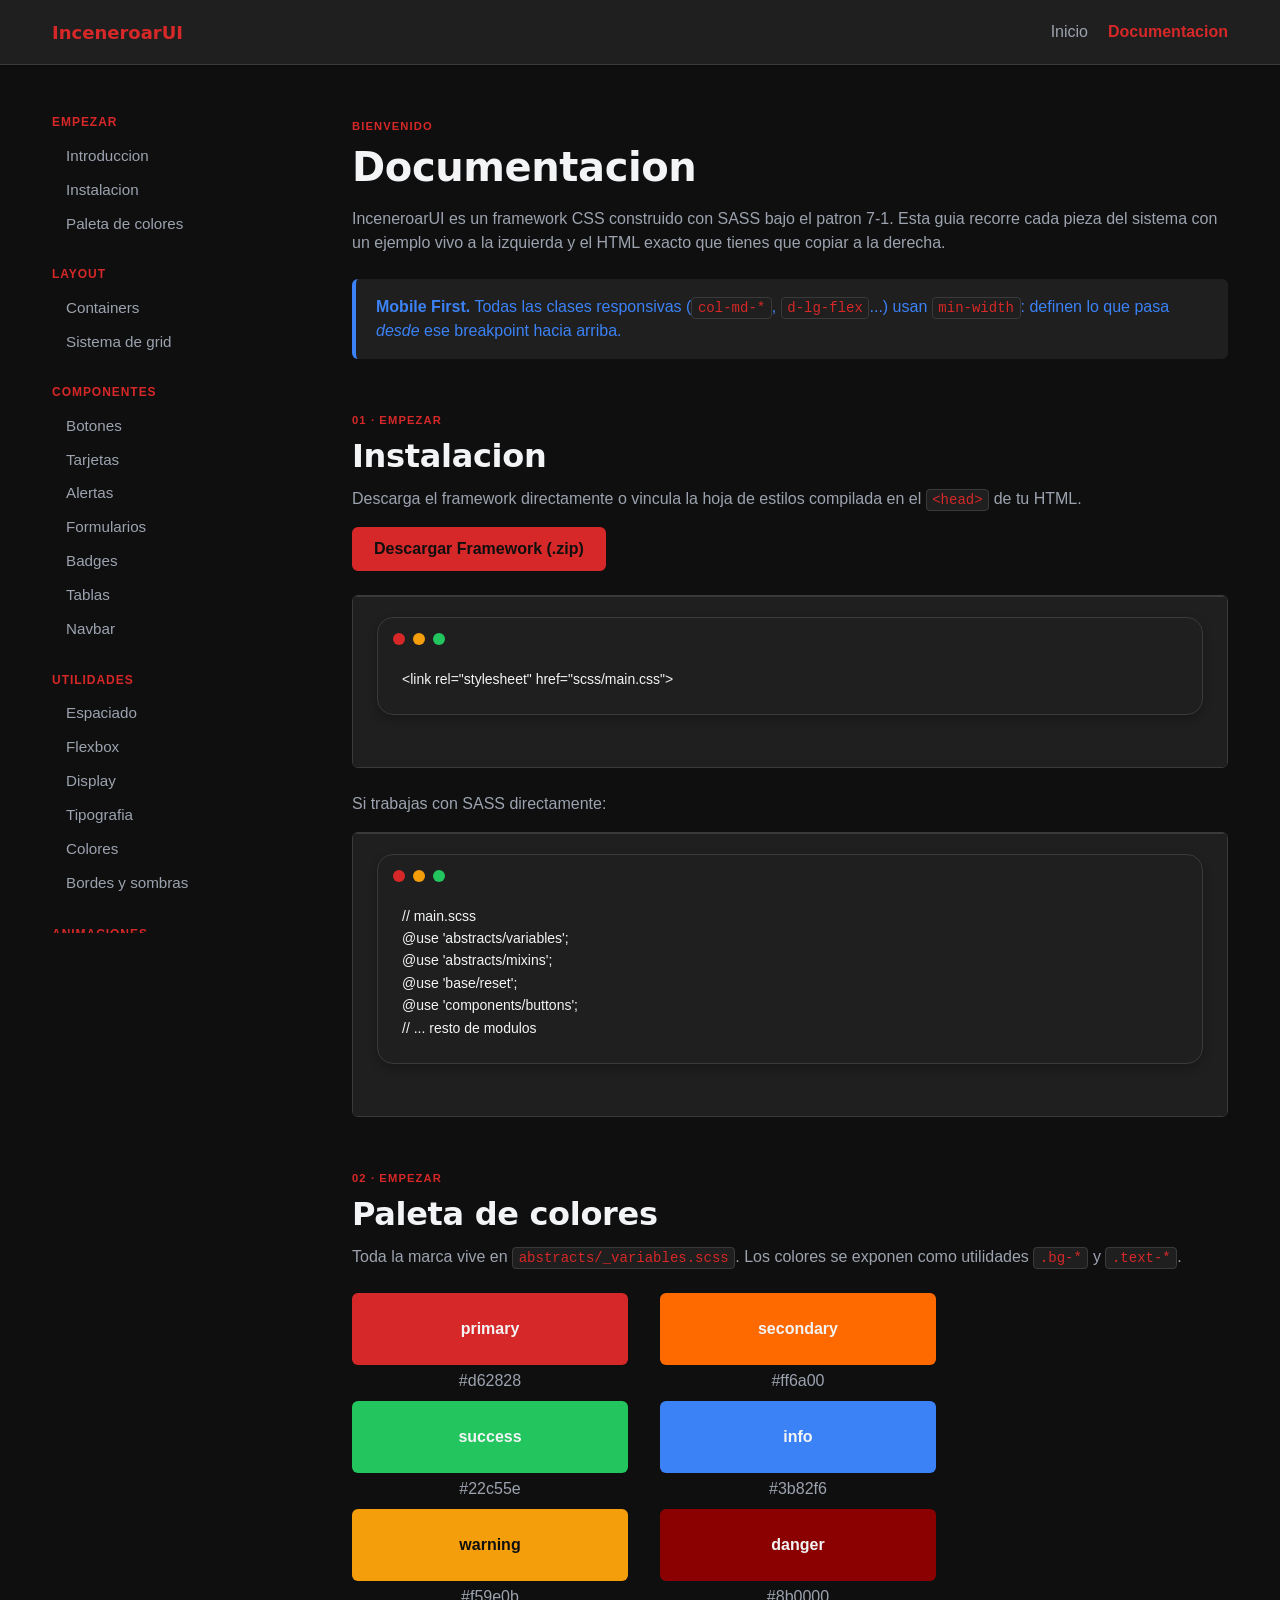
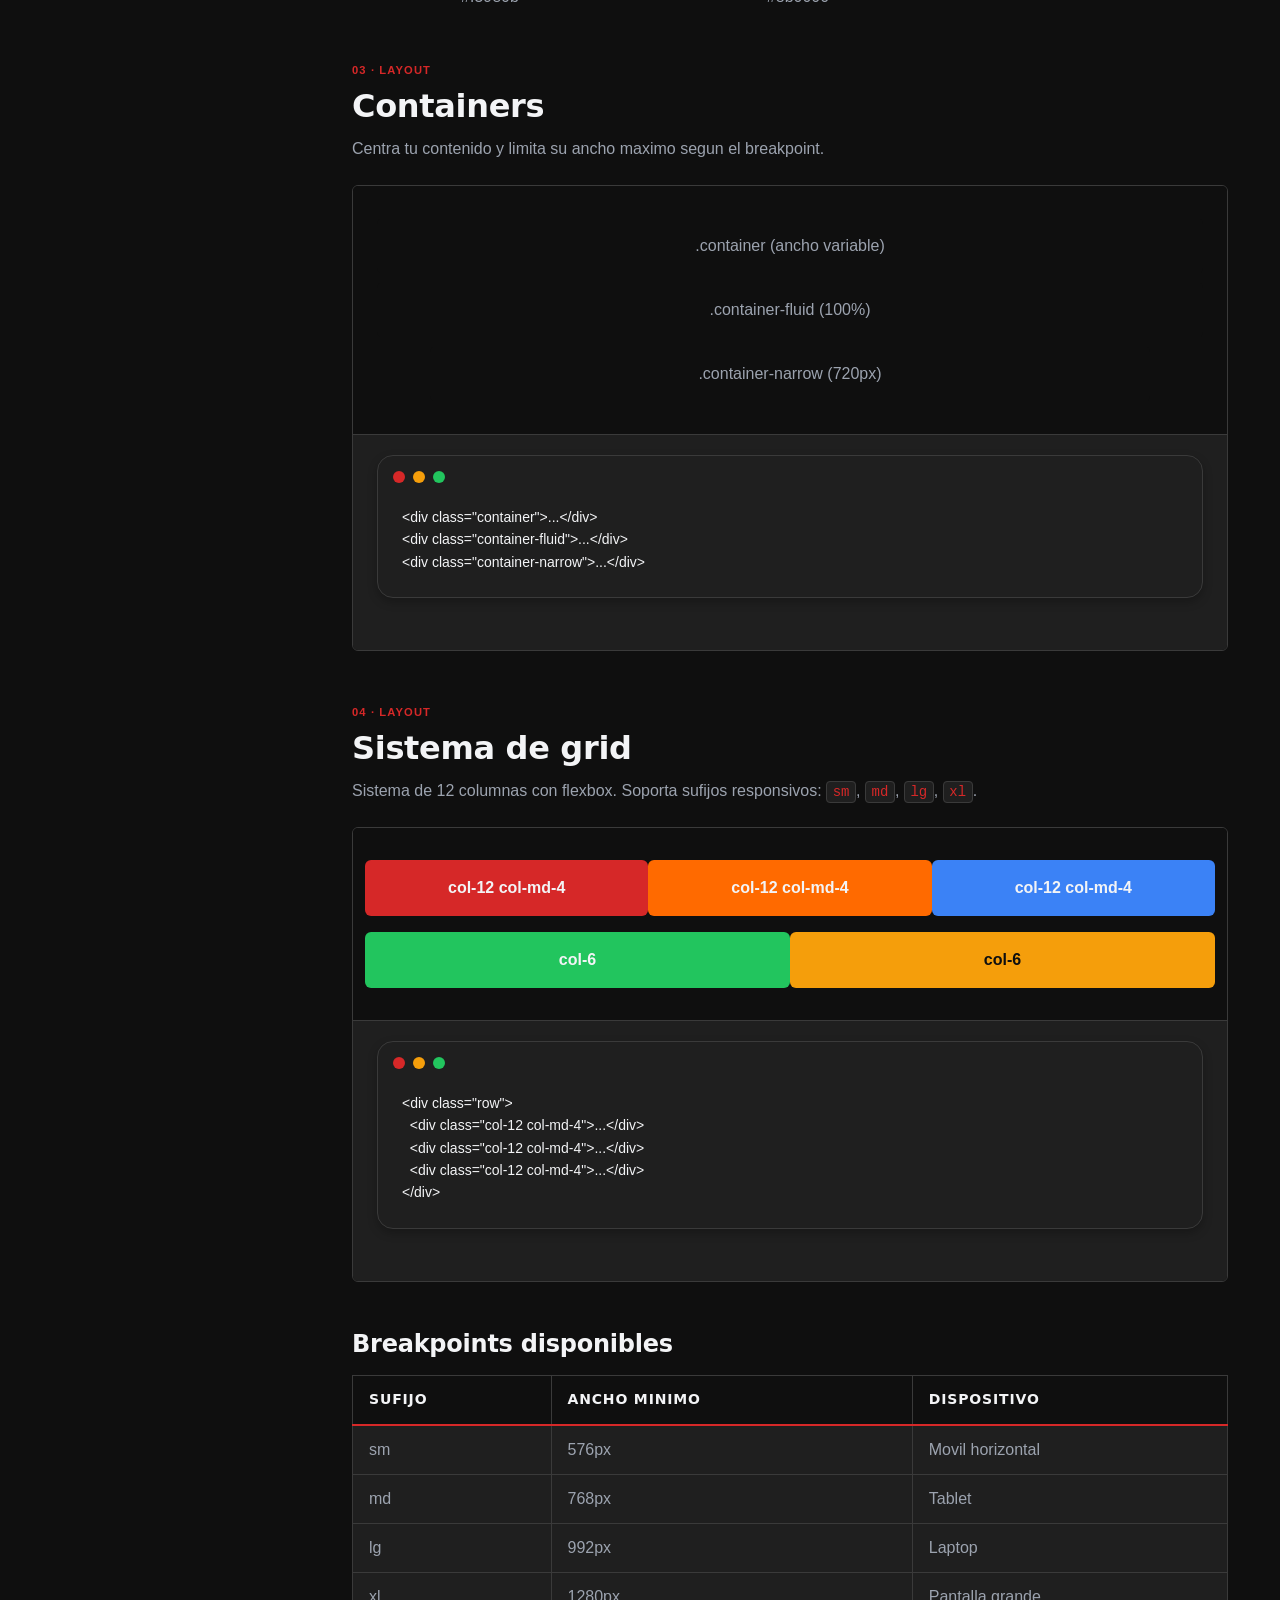
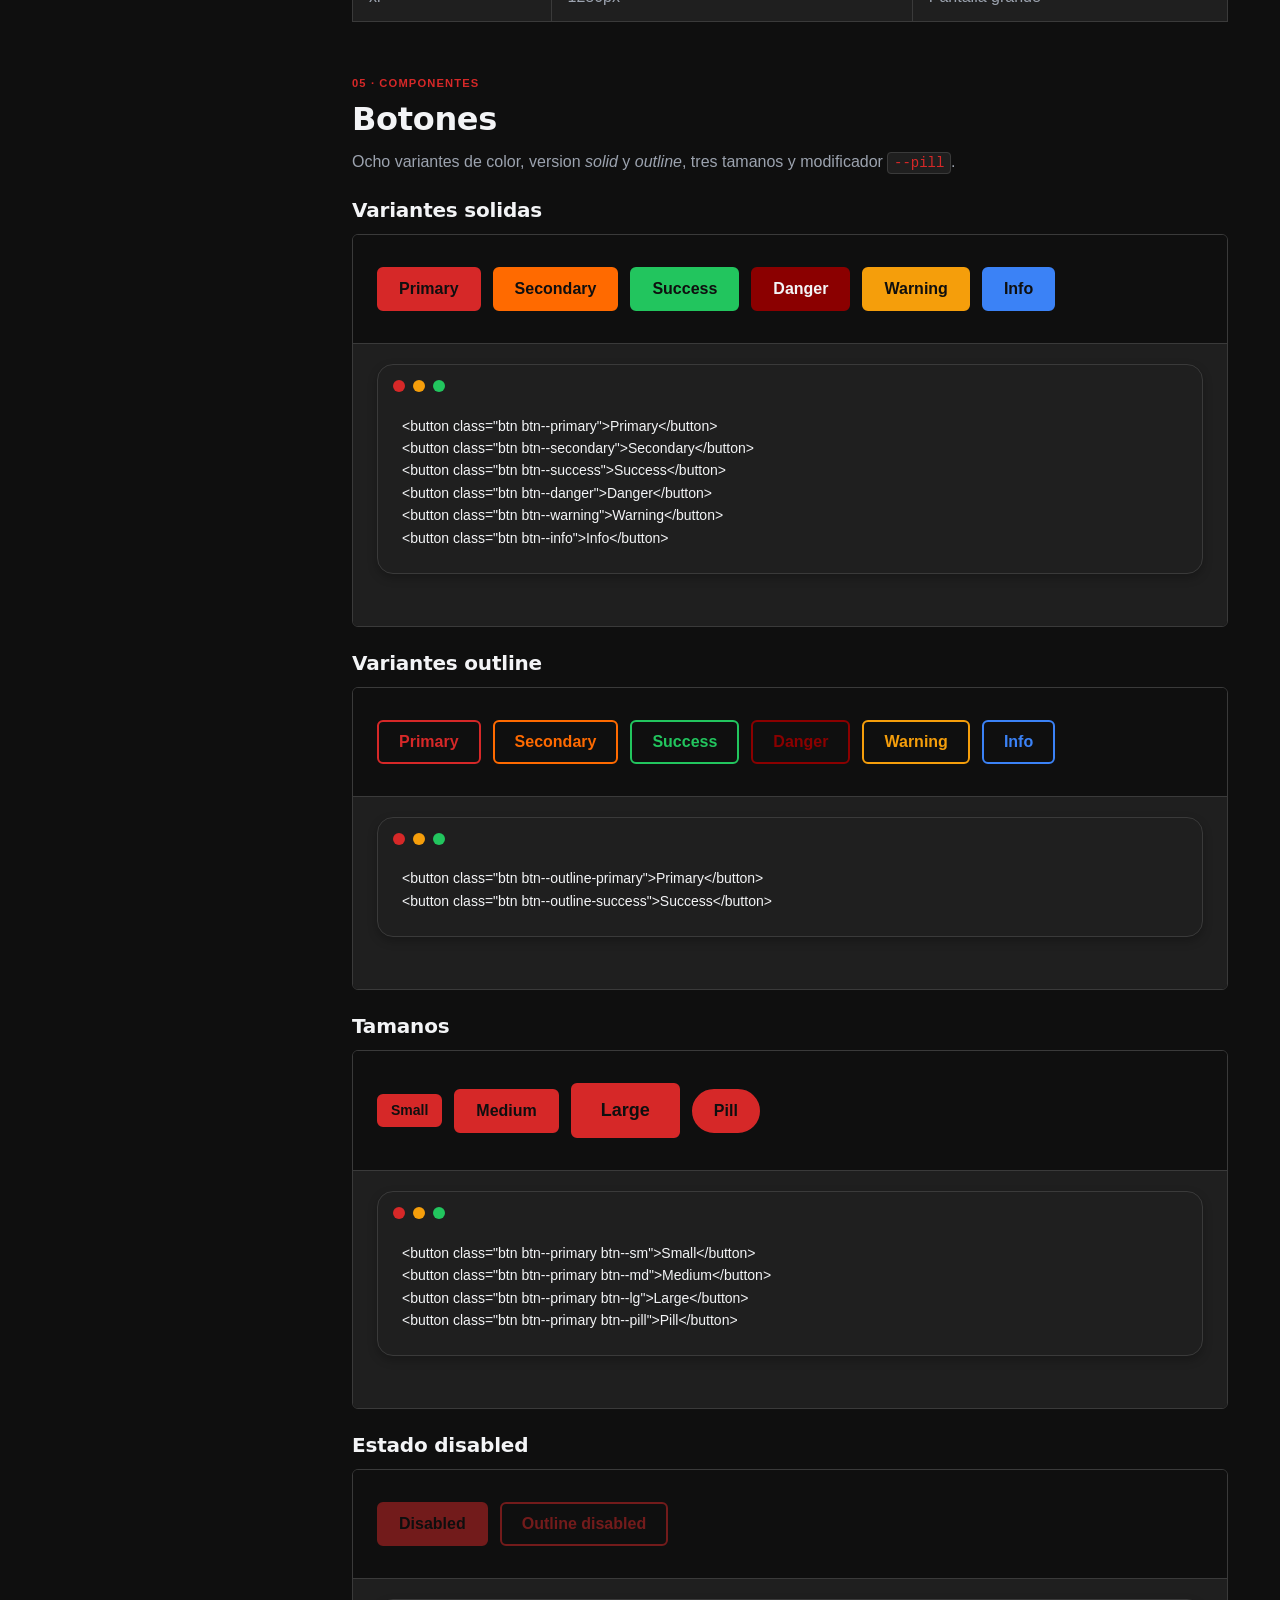
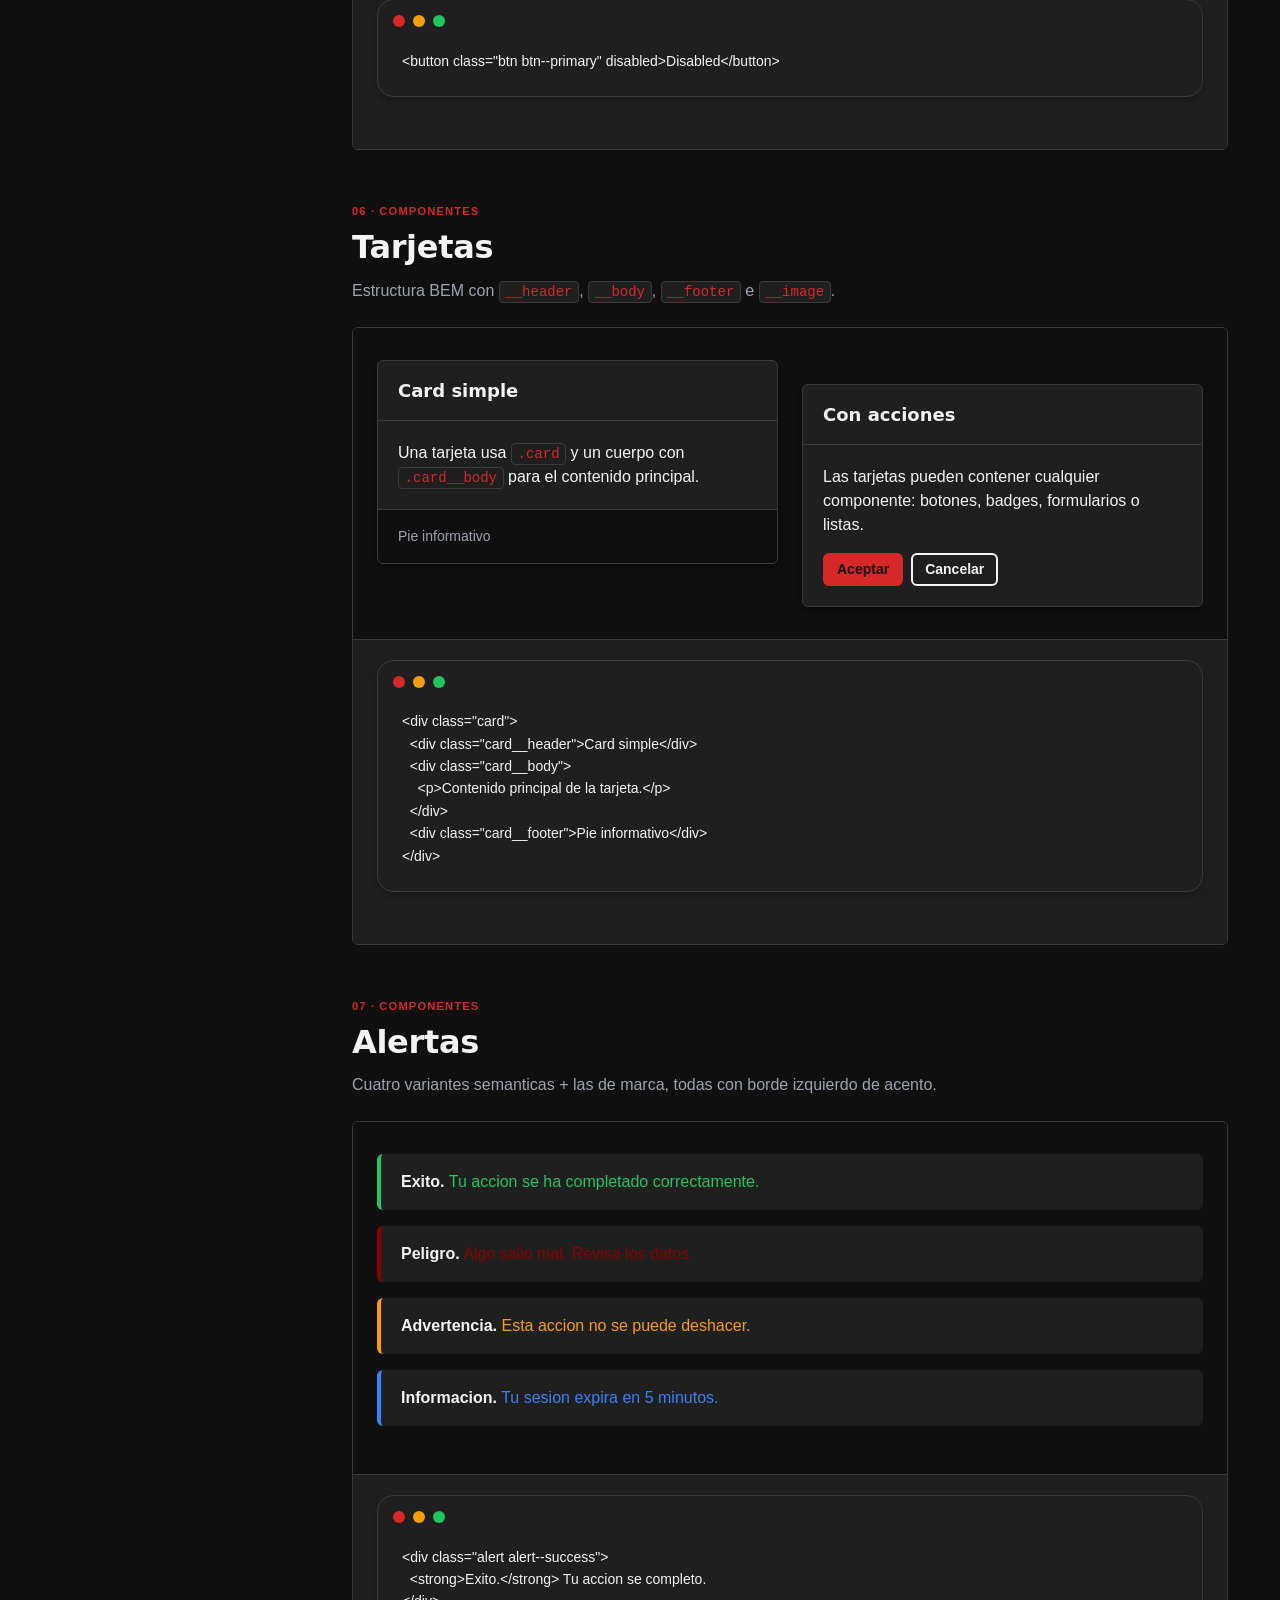
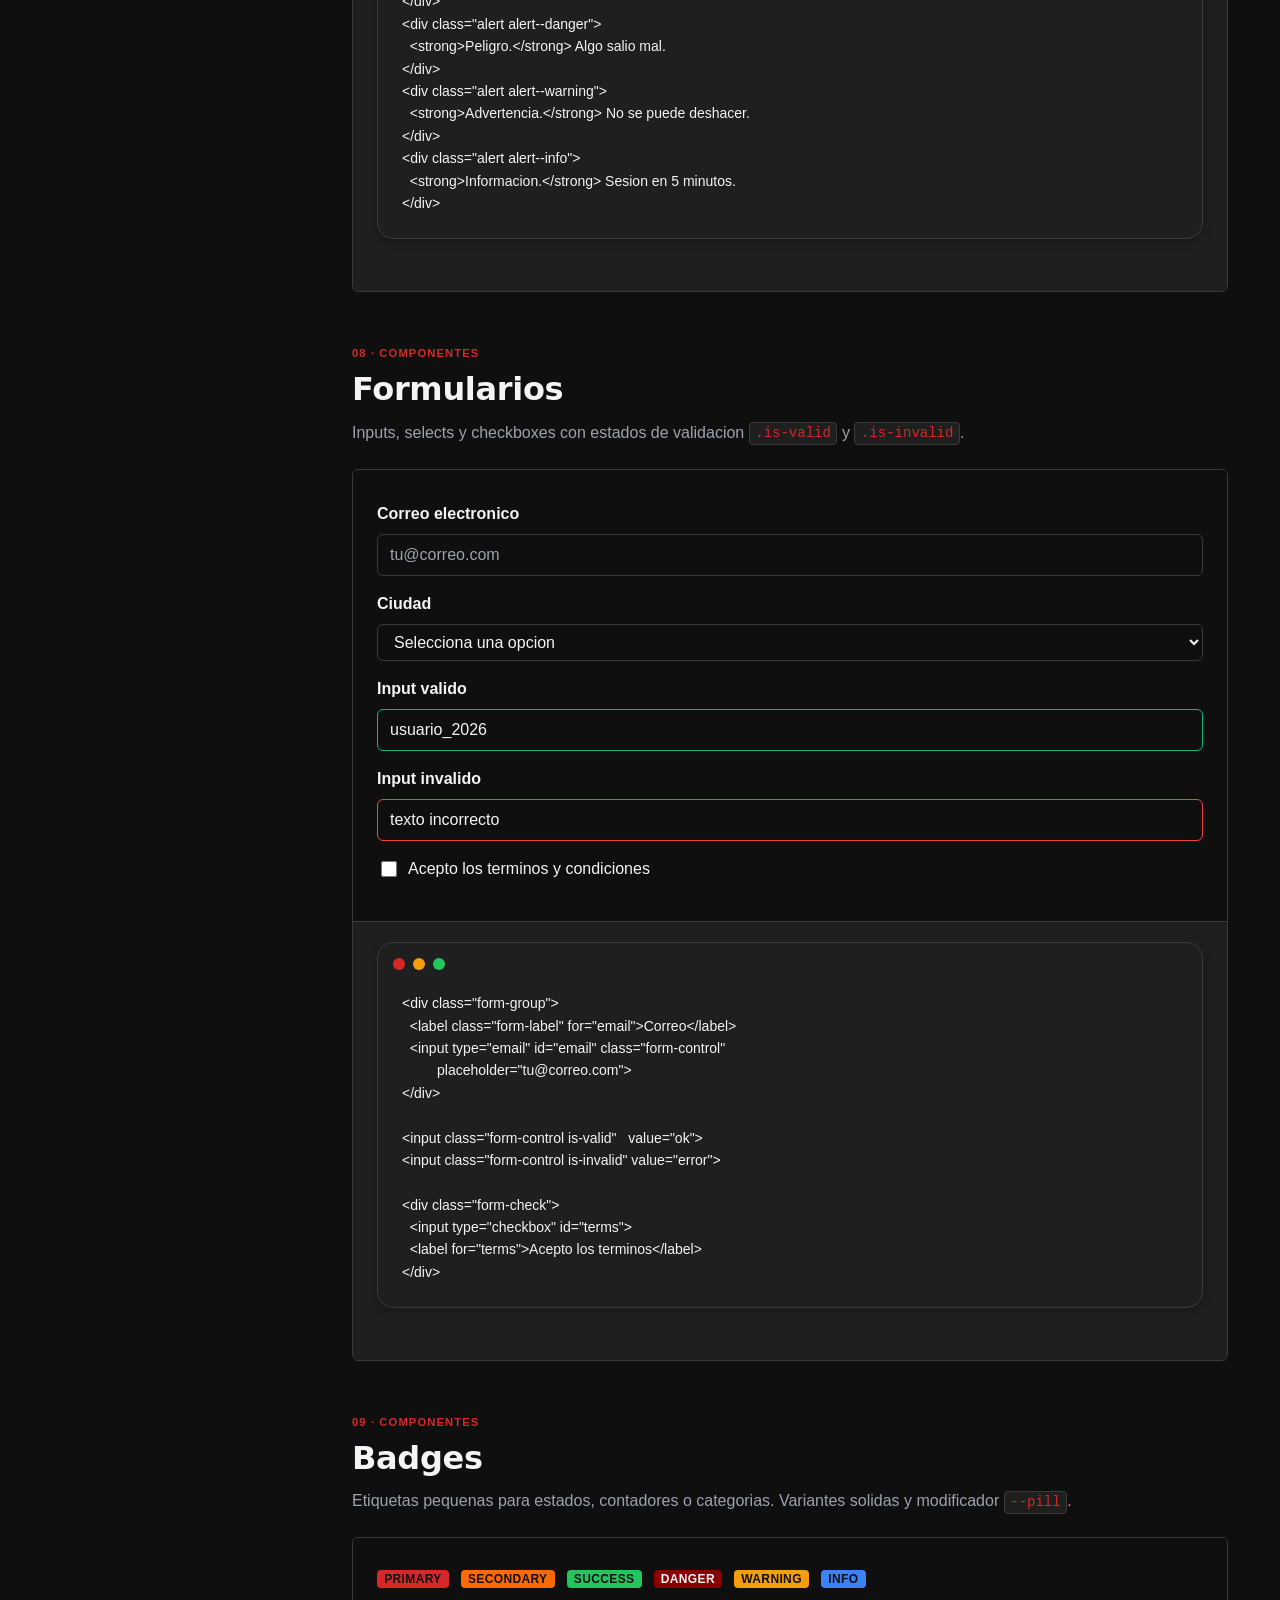
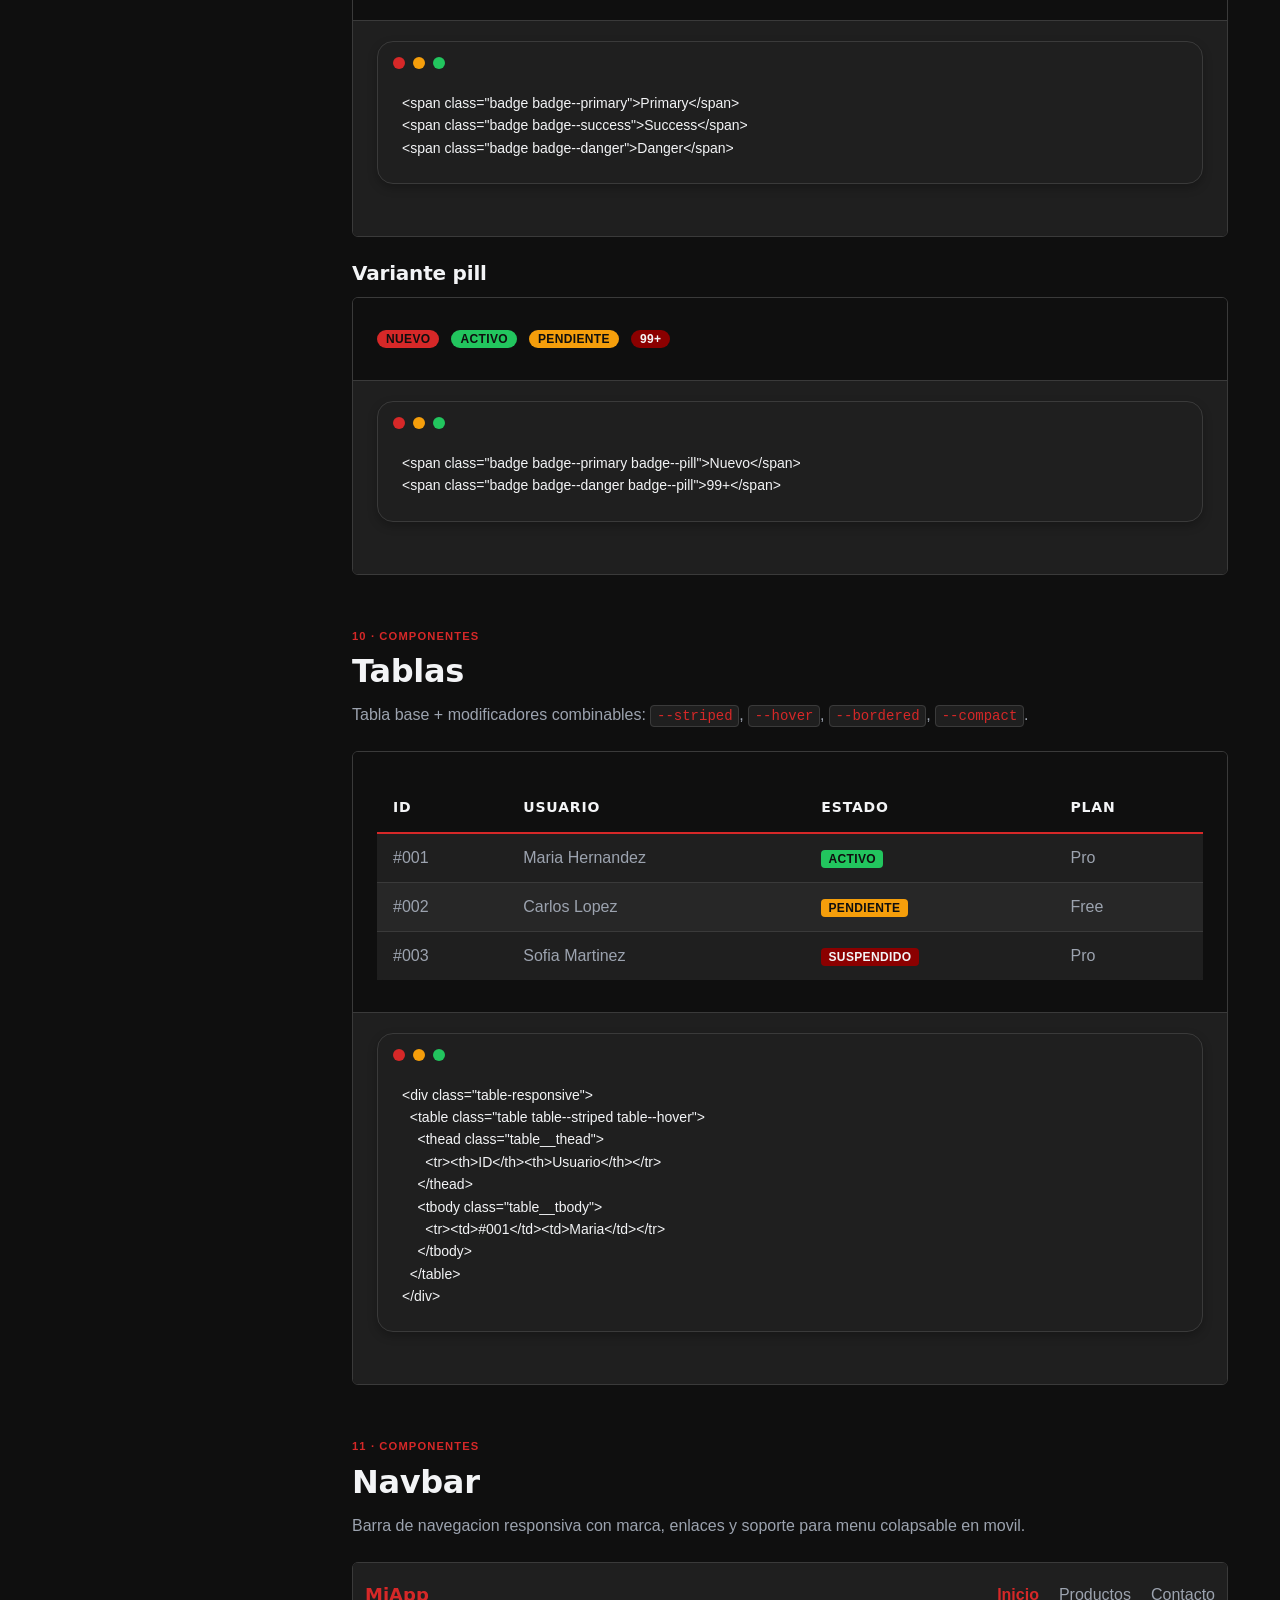
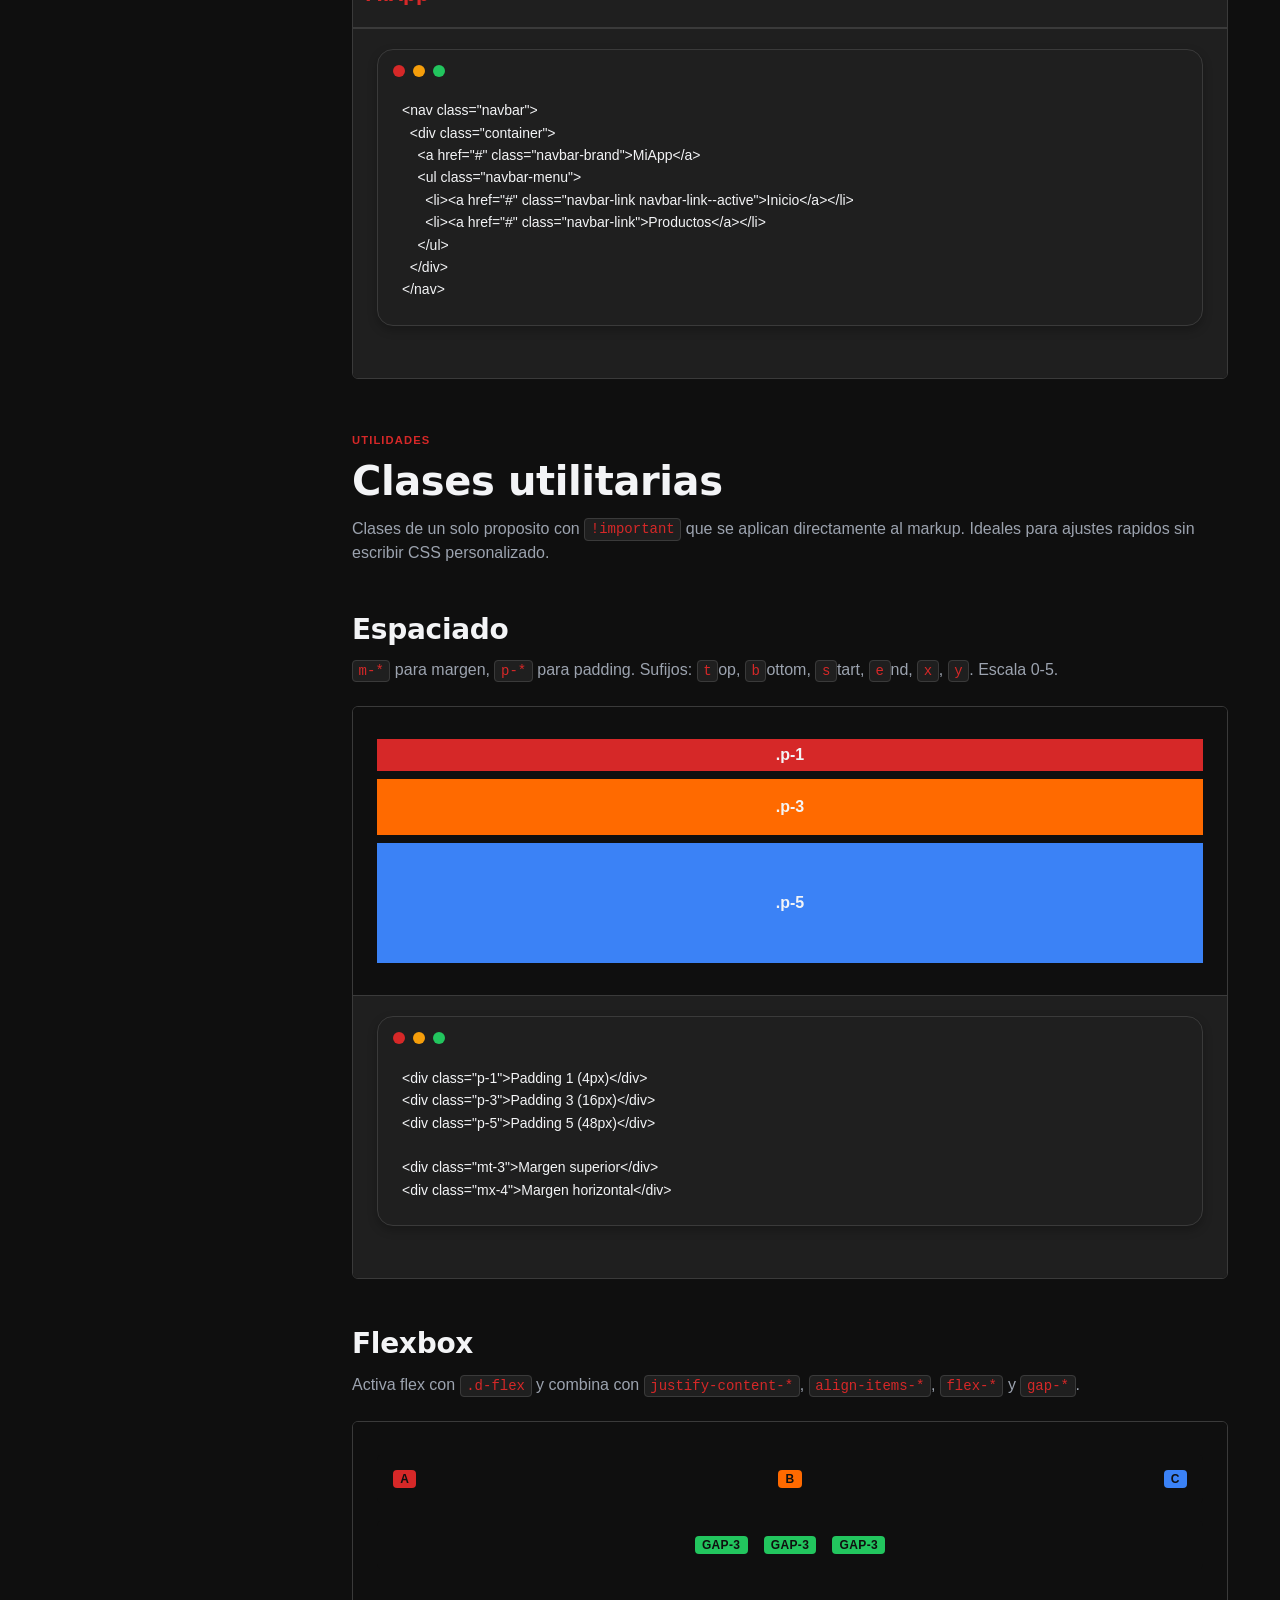
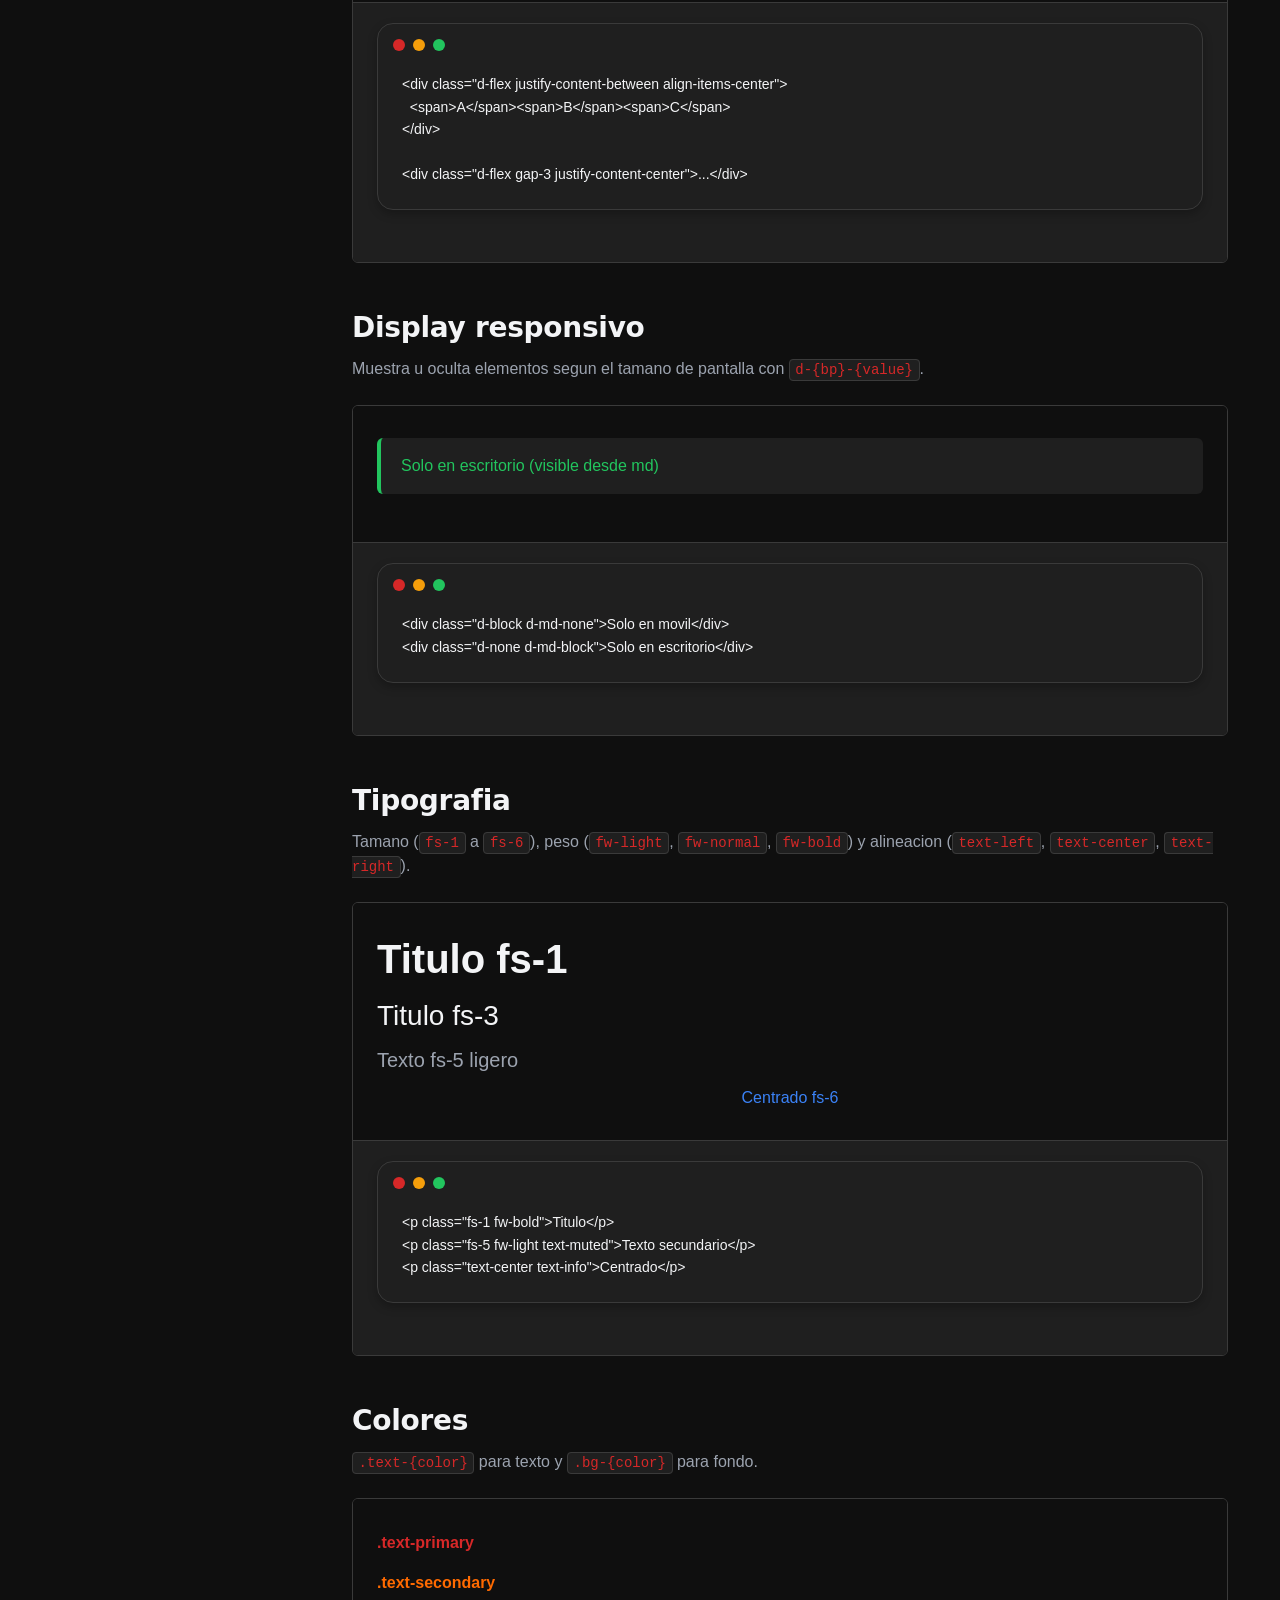
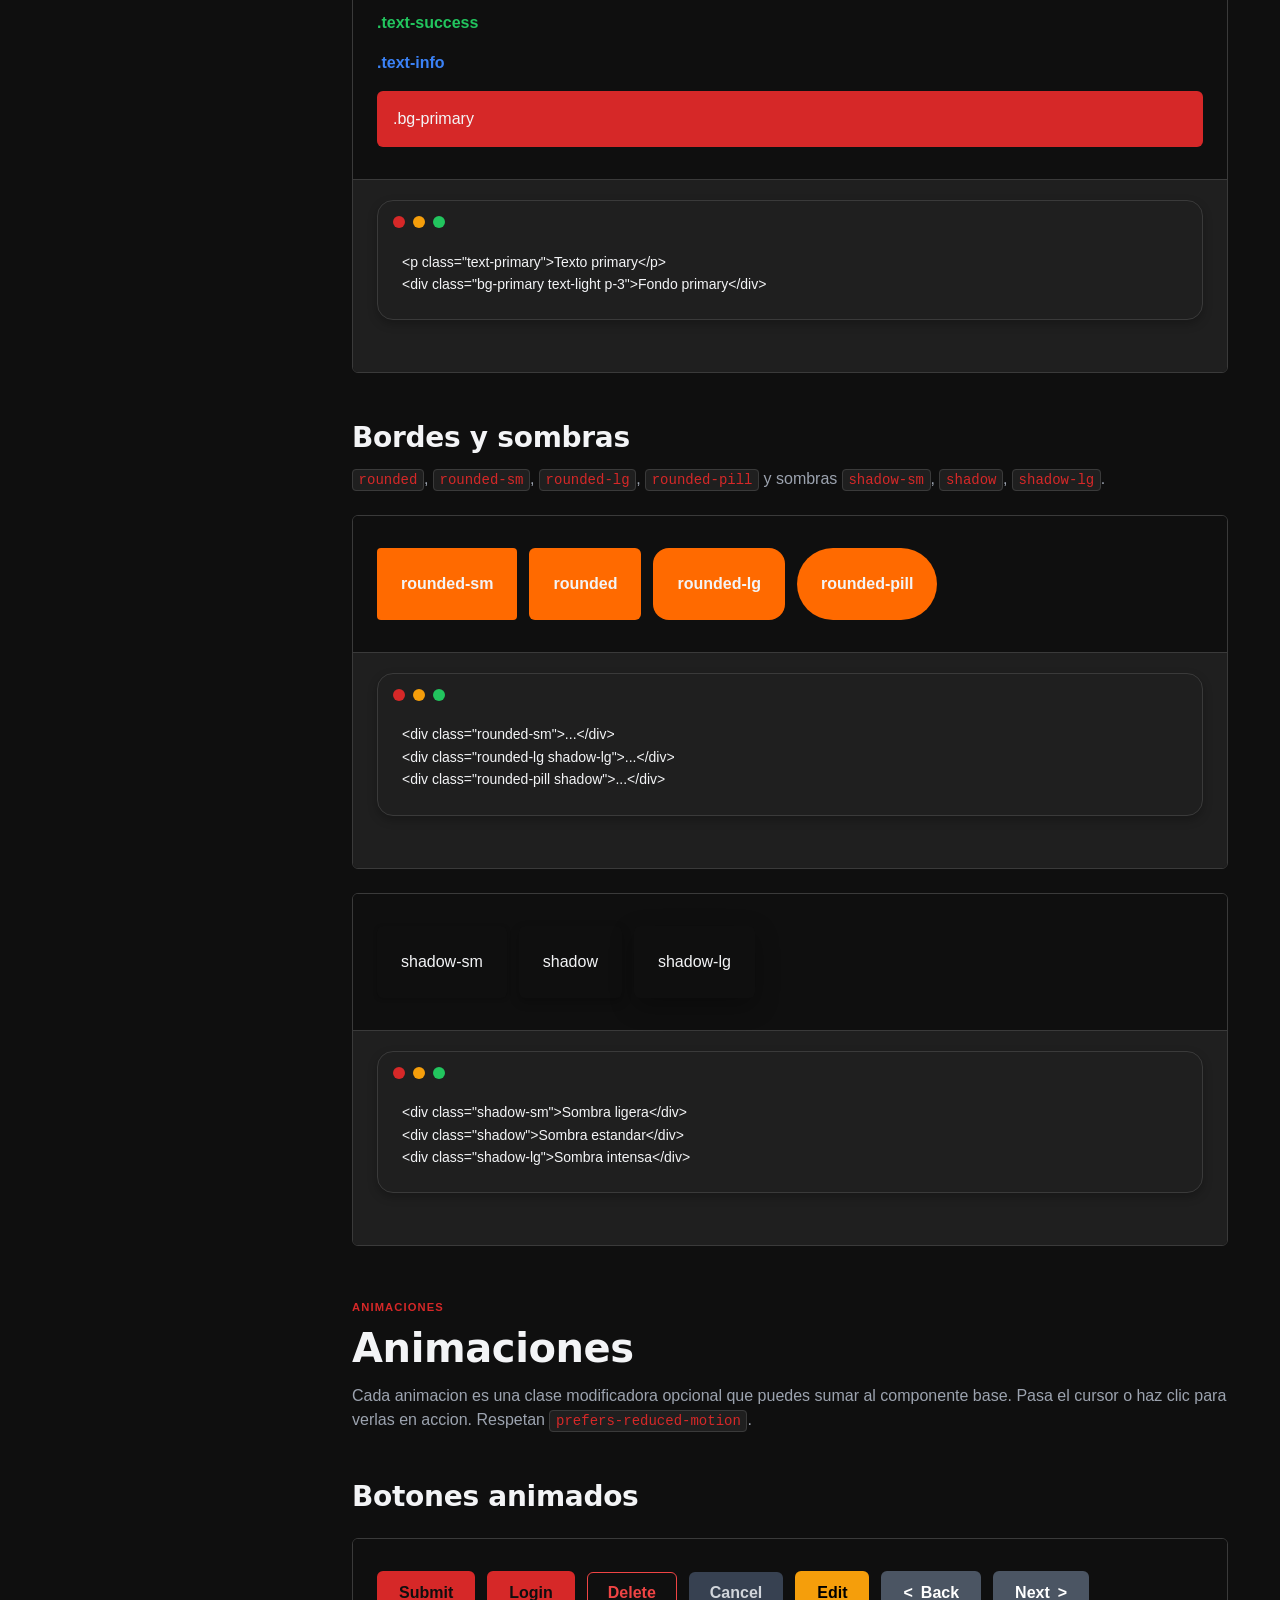
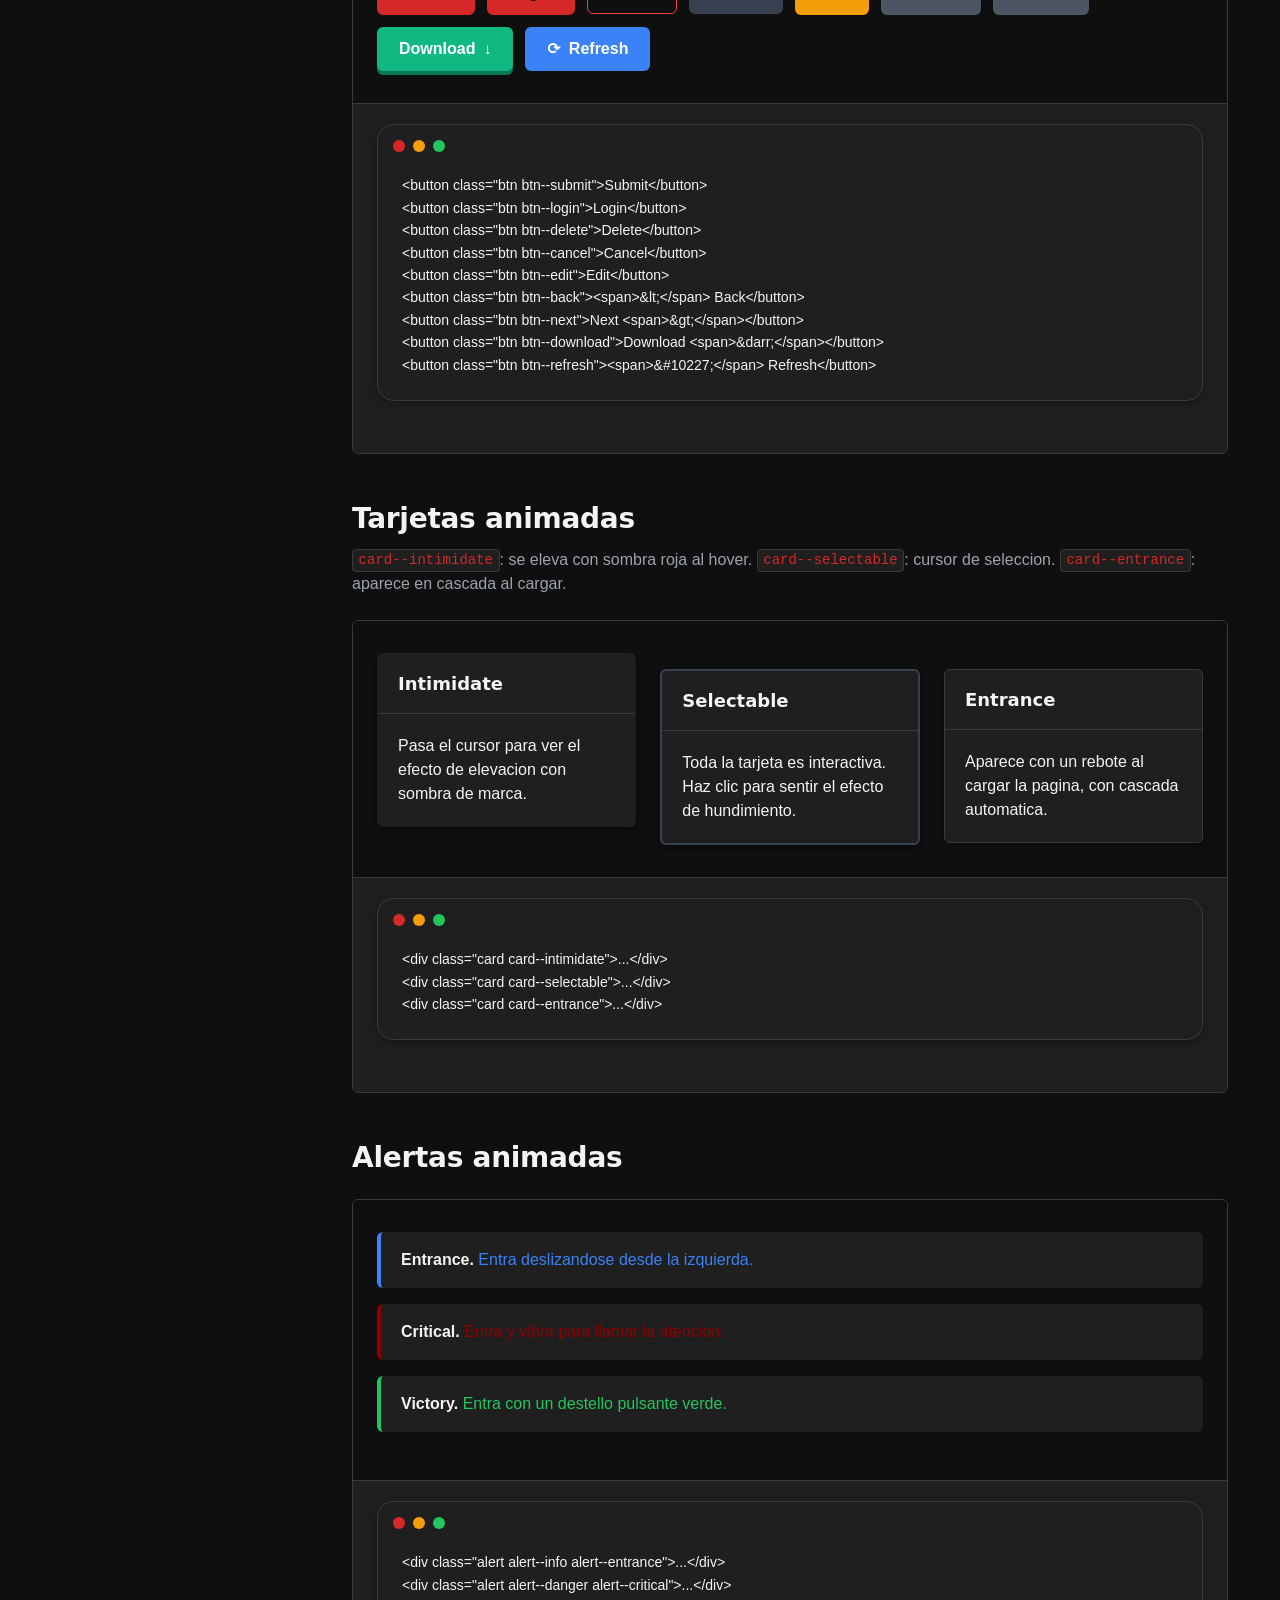
==== documentacion.html @ 8f2b490d "Proyecto completo: HTML CSS y SCSS sincronizados" ====
<!DOCTYPE html>
<html lang="es">
<head>
    <meta charset="UTF-8">
    <meta name="viewport" content="width=device-width, initial-scale=1.0">
    <title>Documentacion · InceneroarUI</title>
    <meta name="description" content="Manual tecnico de InceneroarUI. Instalacion, grid, componentes, utilidades y animaciones con ejemplos vivos.">

    <link rel="stylesheet" href="css/main.css">
    
    <style>
        .nav-toggle { display: none; }
        .nav-toggle:checked ~ .navbar .container .navbar-menu { display: flex; }

        .nav-burger {
            display: inline-flex;
            flex-direction: column;
            justify-content: space-between;
            width: 28px; height: 22px;
            cursor: pointer; background: transparent; border: 0; padding: 0;
        }
        .nav-burger span {
            display: block; width: 100%; height: 3px;
            background-color: #f3f4f6; border-radius: 4px;
        }
        @media (min-width: 768px) { .nav-burger { display: none; } }

        pre, code {
            font-family: ui-monospace, "SF Mono", Menlo, Consolas, monospace;
        }
        pre {
            margin: 0;
            white-space: pre;
            overflow-x: auto;
            font-size: 0.85rem;
            line-height: 1.6;
            color: #f3f4f6;
        }
        code { font-size: 0.875em; }

        .docs-nav { list-style: none; padding: 0; margin: 0; }
        .docs-nav__group { margin-bottom: 1.5rem; }
        .docs-nav__title {
            font-family: "Montserrat", sans-serif;
            font-size: 0.75rem;
            font-weight: 700;
            text-transform: uppercase;
            letter-spacing: 0.08em;
            color: #d62828;
            margin-bottom: 0.5rem;
        }
        .docs-nav a {
            display: block;
            padding: 0.35rem 0.75rem;
            color: #9ca3af;
            border-left: 2px solid transparent;
            font-size: 0.95rem;
            transition: all 0.2s ease;
        }
        .docs-nav a:hover {
            color: #f3f4f6;
            border-left-color: #d62828;
            background-color: rgba(214, 40, 40, 0.05);
        }

        .demo {
            border: 1px solid #3a3a3a;
            border-radius: 0.375rem;
            overflow: hidden;
            margin-bottom: 1.5rem;
        }
        .demo__preview {
            padding: 2rem 1.5rem;
            background-color: #0f0f0f;
            display: flex;
            flex-wrap: wrap;
            gap: 0.75rem;
            align-items: center;
        }
        .demo__code {
            background-color: #1f1f1f;
            border-top: 1px solid #3a3a3a;
            padding: 1.25rem 1.5rem;
        }

        .section-tag {
            display: inline-block;
            font-family: "Montserrat", sans-serif;
            font-size: 0.7rem;
            font-weight: 700;
            text-transform: uppercase;
            letter-spacing: 0.1em;
            color: #d62828;
            margin-bottom: 0.5rem;
        }
    </style>
</head>
<body>

    <input type="checkbox" id="navToggle" class="nav-toggle">
    <nav class="navbar navbar--sticky">
        <div class="container">
            <a href="index.html" class="navbar-brand">InceneroarUI</a>

            <label for="navToggle" class="nav-burger" aria-label="Abrir menu">
                <span></span><span></span><span></span>
            </label>

            <ul class="navbar-menu">
                <li><a href="index.html" class="navbar-link">Inicio</a></li>
                <li><a href="documentacion.html" class="navbar-link navbar-link--active">Documentacion</a></li>
                
                <li class="d-lg-none"><a href="#grid" class="navbar-link text-muted">Grid</a></li>
                <li class="d-lg-none"><a href="#components" class="navbar-link text-muted">Componentes</a></li>
                <li class="d-lg-none"><a href="#utilities" class="navbar-link text-muted">Utilidades</a></li>
                <li class="d-lg-none"><a href="#animations" class="navbar-link text-muted">Animaciones</a></li>
            </ul>
        </div>
    </nav>

    <div class="container py-5">
        <div class="row">

            <aside class="col-12 col-lg-3 fixed-sidebar">
                <nav class="docs-sidebar">
                    <ul class="docs-nav">

                        <li class="docs-nav__group">
                            <p class="docs-nav__title">Empezar</p>
                            <a href="#intro">Introduccion</a>
                            <a href="#install">Instalacion</a>
                            <a href="#palette">Paleta de colores</a>
                        </li>

                        <li class="docs-nav__group">
                            <p class="docs-nav__title">Layout</p>
                            <a href="#container">Containers</a>
                            <a href="#grid">Sistema de grid</a>
                        </li>

                        <li class="docs-nav__group" id="components">
                            <p class="docs-nav__title">Componentes</p>
                            <a href="#buttons">Botones</a>
                            <a href="#cards">Tarjetas</a>
                            <a href="#alerts">Alertas</a>
                            <a href="#forms">Formularios</a>
                            <a href="#badges">Badges</a>
                            <a href="#tables">Tablas</a>
                            <a href="#navbar">Navbar</a>
                        </li>

                        <li class="docs-nav__group" id="utilities">
                            <p class="docs-nav__title">Utilidades</p>
                            <a href="#u-spacing">Espaciado</a>
                            <a href="#u-flex">Flexbox</a>
                            <a href="#u-display">Display</a>
                            <a href="#u-typography">Tipografia</a>
                            <a href="#u-colors">Colores</a>
                            <a href="#u-borders">Bordes y sombras</a>
                        </li>

                        <li class="docs-nav__group" id="animations">
                            <p class="docs-nav__title">Animaciones</p>
                            <a href="#a-buttons">Botones</a>
                            <a href="#a-cards">Tarjetas</a>
                            <a href="#a-alerts">Alertas</a>
                            <a href="#a-badges">Badges</a>
                            <a href="#a-tables">Tablas</a>
                            <a href="#a-forms">Formularios</a>
                        </li>

                    </ul>
                </nav>
            </aside>

            <main class="col-12 col-lg-9">

                <article id="intro" class="mb-5">
                    <span class="section-tag">Bienvenido</span>
                    <h1 class="fs-1 fw-bold text-light">Documentacion</h1>
                    <p class="text-muted mt-3">
                        InceneroarUI es un framework CSS construido con SASS bajo el patron 7-1.
                        Esta guia recorre cada pieza del sistema con un ejemplo vivo a la
                        izquierda y el HTML exacto que tienes que copiar a la derecha.
                    </p>

                    <div class="alert alert--info mt-4">
                        <strong class="text-info">Mobile First.</strong>
                        Todas las clases responsivas (<code>col-md-*</code>, <code>d-lg-flex</code>...)
                        usan <code>min-width</code>: definen lo que pasa <em>desde</em> ese
                        breakpoint hacia arriba.
                    </div>
                </article>

                <article id="install" class="mb-5">
                    <span class="section-tag">01 · Empezar</span>
                    <h2 class="fs-2 fw-bold text-light">Instalacion</h2>
                    <p class="text-muted mt-2">
                        Descarga el framework directamente o vincula la hoja de estilos compilada en el
                        <code>&lt;head&gt;</code> de tu HTML.
                    </p>

                    <div class="mb-4 mt-3">
                        <a href="Incineroar-scss.zip" class="btn btn--primary" download>Descargar Framework (.zip)</a>
                    </div>

                    <div class="demo mt-4">
                        <div class="demo__code">
<pre class="code-editor">&lt;link rel="stylesheet" href="scss/main.css"&gt;</pre>
                        </div>
                    </div>

                    <p class="text-muted mt-3">Si trabajas con SASS directamente:</p>

                    <div class="demo">
                        <div class="demo__code">
<pre class="code-editor">// main.scss
@use 'abstracts/variables';
@use 'abstracts/mixins';
@use 'base/reset';
@use 'components/buttons';
// ... resto de modulos</pre>
                        </div>
                    </div>
                </article>

                <article id="palette" class="mb-5">
                    <span class="section-tag">02 · Empezar</span>
                    <h2 class="fs-2 fw-bold text-light">Paleta de colores</h2>
                    <p class="text-muted mt-2">
                        Toda la marca vive en <code>abstracts/_variables.scss</code>.
                        Los colores se exponen como utilidades <code>.bg-*</code> y <code>.text-*</code>.
                    </p>

                    <div class="row gap-2 mt-4">
                        <div class="col-6 col-md-4">
                            <div class="bg-primary rounded p-4 text-center text-light fw-bold">primary</div>
                            <p class="text-muted text-center mt-1">#d62828</p>
                        </div>
                        <div class="col-6 col-md-4">
                            <div class="bg-secondary rounded p-4 text-center text-light fw-bold">secondary</div>
                            <p class="text-muted text-center mt-1">#ff6a00</p>
                        </div>
                        <div class="col-6 col-md-4">
                            <div class="bg-success rounded p-4 text-center text-light fw-bold">success</div>
                            <p class="text-muted text-center mt-1">#22c55e</p>
                        </div>
                        <div class="col-6 col-md-4">
                            <div class="bg-info rounded p-4 text-center text-light fw-bold">info</div>
                            <p class="text-muted text-center mt-1">#3b82f6</p>
                        </div>
                        <div class="col-6 col-md-4">
                            <div class="bg-warning rounded p-4 text-center fw-bold" style="color:#0f0f0f">warning</div>
                            <p class="text-muted text-center mt-1">#f59e0b</p>
                        </div>
                        <div class="col-6 col-md-4">
                            <div class="bg-danger rounded p-4 text-center text-light fw-bold">danger</div>
                            <p class="text-muted text-center mt-1">#8b0000</p>
                        </div>
                    </div>
                </article>

                <article id="container" class="mb-5">
                    <span class="section-tag">03 · Layout</span>
                    <h2 class="fs-2 fw-bold text-light">Containers</h2>
                    <p class="text-muted mt-2">
                        Centra tu contenido y limita su ancho maximo segun el breakpoint.
                    </p>

                    <div class="demo mt-4">
                        <div class="demo__preview" style="display:block">
                            <div class="container bg-dark rounded p-3 text-center text-muted">.container (ancho variable)</div>
                            <div class="container-fluid bg-dark rounded p-3 text-center text-muted mt-2">.container-fluid (100%)</div>
                            <div class="container-narrow bg-dark rounded p-3 text-center text-muted mt-2">.container-narrow (720px)</div>
                        </div>
                        <div class="demo__code">
<pre class="code-editor">&lt;div class="container"&gt;...&lt;/div&gt;
&lt;div class="container-fluid"&gt;...&lt;/div&gt;
&lt;div class="container-narrow"&gt;...&lt;/div&gt;</pre>
                        </div>
                    </div>
                </article>

                <article id="grid" class="mb-5">
                    <span class="section-tag">04 · Layout</span>
                    <h2 class="fs-2 fw-bold text-light">Sistema de grid</h2>
                    <p class="text-muted mt-2">
                        Sistema de 12 columnas con flexbox. Soporta sufijos
                        responsivos: <code>sm</code>, <code>md</code>, <code>lg</code>,
                        <code>xl</code>.
                    </p>

                    <div class="demo mt-4">
                        <div class="demo__preview" style="display:block">
                            <div class="row">
                                <div class="col-12 col-md-4 bg-primary rounded p-3 text-center text-light fw-bold">col-12 col-md-4</div>
                                <div class="col-12 col-md-4 bg-secondary rounded p-3 text-center text-light fw-bold">col-12 col-md-4</div>
                                <div class="col-12 col-md-4 bg-info rounded p-3 text-center text-light fw-bold">col-12 col-md-4</div>
                            </div>
                            <div class="row mt-3">
                                <div class="col-6 bg-success rounded p-3 text-center text-light fw-bold">col-6</div>
                                <div class="col-6 bg-warning rounded p-3 text-center fw-bold" style="color:#0f0f0f">col-6</div>
                            </div>
                        </div>
                        <div class="demo__code">
<pre class="code-editor">&lt;div class="row"&gt;
  &lt;div class="col-12 col-md-4"&gt;...&lt;/div&gt;
  &lt;div class="col-12 col-md-4"&gt;...&lt;/div&gt;
  &lt;div class="col-12 col-md-4"&gt;...&lt;/div&gt;
&lt;/div&gt;</pre>
                        </div>
                    </div>

                    <h3 class="fs-4 fw-bold text-light mt-5">Breakpoints disponibles</h3>
                    <div class="table-responsive mt-3">
                        <table class="table table--bordered table--hover">
                            <thead class="table__thead">
                                <tr>
                                    <th>Sufijo</th>
                                    <th>Ancho minimo</th>
                                    <th>Dispositivo</th>
                                </tr>
                            </thead>
                            <tbody class="table__tbody">
                                <tr><td>sm</td><td>576px</td><td>Movil horizontal</td></tr>
                                <tr><td>md</td><td>768px</td><td>Tablet</td></tr>
                                <tr><td>lg</td><td>992px</td><td>Laptop</td></tr>
                                <tr><td>xl</td><td>1280px</td><td>Pantalla grande</td></tr>
                            </tbody>
                        </table>
                    </div>
                </article>

                <article id="buttons" class="mb-5">
                    <span class="section-tag">05 · Componentes</span>
                    <h2 class="fs-2 fw-bold text-light">Botones</h2>
                    <p class="text-muted mt-2">
                        Ocho variantes de color, version <em>solid</em> y <em>outline</em>,
                        tres tamanos y modificador <code>--pill</code>.
                    </p>

                    <h3 class="fs-5 fw-bold text-light mt-4">Variantes solidas</h3>
                    <div class="demo">
                        <div class="demo__preview">
                            <button class="btn btn--primary">Primary</button>
                            <button class="btn btn--secondary">Secondary</button>
                            <button class="btn btn--success">Success</button>
                            <button class="btn btn--danger">Danger</button>
                            <button class="btn btn--warning">Warning</button>
                            <button class="btn btn--info">Info</button>
                        </div>
                        <div class="demo__code">
<pre class="code-editor">&lt;button class="btn btn--primary"&gt;Primary&lt;/button&gt;
&lt;button class="btn btn--secondary"&gt;Secondary&lt;/button&gt;
&lt;button class="btn btn--success"&gt;Success&lt;/button&gt;
&lt;button class="btn btn--danger"&gt;Danger&lt;/button&gt;
&lt;button class="btn btn--warning"&gt;Warning&lt;/button&gt;
&lt;button class="btn btn--info"&gt;Info&lt;/button&gt;</pre>
                        </div>
                    </div>

                    <h3 class="fs-5 fw-bold text-light mt-4">Variantes outline</h3>
                    <div class="demo">
                        <div class="demo__preview">
                            <button class="btn btn--outline-primary">Primary</button>
                            <button class="btn btn--outline-secondary">Secondary</button>
                            <button class="btn btn--outline-success">Success</button>
                            <button class="btn btn--outline-danger">Danger</button>
                            <button class="btn btn--outline-warning">Warning</button>
                            <button class="btn btn--outline-info">Info</button>
                        </div>
                        <div class="demo__code">
<pre class="code-editor">&lt;button class="btn btn--outline-primary"&gt;Primary&lt;/button&gt;
&lt;button class="btn btn--outline-success"&gt;Success&lt;/button&gt;</pre>
                        </div>
                    </div>

                    <h3 class="fs-5 fw-bold text-light mt-4">Tamanos</h3>
                    <div class="demo">
                        <div class="demo__preview">
                            <button class="btn btn--primary btn--sm">Small</button>
                            <button class="btn btn--primary btn--md">Medium</button>
                            <button class="btn btn--primary btn--lg">Large</button>
                            <button class="btn btn--primary btn--pill">Pill</button>
                        </div>
                        <div class="demo__code">
<pre class="code-editor">&lt;button class="btn btn--primary btn--sm"&gt;Small&lt;/button&gt;
&lt;button class="btn btn--primary btn--md"&gt;Medium&lt;/button&gt;
&lt;button class="btn btn--primary btn--lg"&gt;Large&lt;/button&gt;
&lt;button class="btn btn--primary btn--pill"&gt;Pill&lt;/button&gt;</pre>
                        </div>
                    </div>

                    <h3 class="fs-5 fw-bold text-light mt-4">Estado disabled</h3>
                    <div class="demo">
                        <div class="demo__preview">
                            <button class="btn btn--primary" disabled>Disabled</button>
                            <button class="btn btn--outline-primary" disabled>Outline disabled</button>
                        </div>
                        <div class="demo__code">
<pre class="code-editor">&lt;button class="btn btn--primary" disabled&gt;Disabled&lt;/button&gt;</pre>
                        </div>
                    </div>
                </article>

                <article id="cards" class="mb-5">
                    <span class="section-tag">06 · Componentes</span>
                    <h2 class="fs-2 fw-bold text-light">Tarjetas</h2>
                    <p class="text-muted mt-2">
                        Estructura BEM con <code>__header</code>, <code>__body</code>,
                        <code>__footer</code> e <code>__image</code>.
                    </p>

                    <div class="demo mt-4">
                        <div class="demo__preview" style="display:block">
                            <div class="row">
                                <div class="col-12 col-md-6">
                                    <div class="card">
                                        <div class="card__header">Card simple</div>
                                        <div class="card__body">
                                            <p>Una tarjeta usa <code>.card</code> y un cuerpo con
                                            <code>.card__body</code> para el contenido principal.</p>
                                        </div>
                                        <div class="card__footer">Pie informativo</div>
                                    </div>
                                </div>
                                <div class="col-12 col-md-6 mt-4">
                                    <div class="card">
                                        <div class="card__header">Con acciones</div>
                                        <div class="card__body">
                                            <p>Las tarjetas pueden contener cualquier componente: botones,
                                            badges, formularios o listas.</p>
                                            <div class="d-flex gap-2 mt-3">
                                                <button class="btn btn--primary btn--sm">Aceptar</button>
                                                <button class="btn btn--outline-light btn--sm">Cancelar</button>
                                            </div>
                                        </div>
                                    </div>
                                </div>
                            </div>
                        </div>
                        <div class="demo__code">
<pre class="code-editor">&lt;div class="card"&gt;
  &lt;div class="card__header"&gt;Card simple&lt;/div&gt;
  &lt;div class="card__body"&gt;
    &lt;p&gt;Contenido principal de la tarjeta.&lt;/p&gt;
  &lt;/div&gt;
  &lt;div class="card__footer"&gt;Pie informativo&lt;/div&gt;
&lt;/div&gt;</pre>
                        </div>
                    </div>
                </article>

                <article id="alerts" class="mb-5">
                    <span class="section-tag">07 · Componentes</span>
                    <h2 class="fs-2 fw-bold text-light">Alertas</h2>
                    <p class="text-muted mt-2">
                        Cuatro variantes semanticas + las de marca, todas con borde
                        izquierdo de acento.
                    </p>

                    <div class="demo mt-4">
                        <div class="demo__preview" style="display:block">
                            <div class="alert alert--success">
                                <strong>Exito.</strong> Tu accion se ha completado correctamente.
                            </div>
                            <div class="alert alert--danger">
                                <strong>Peligro.</strong> Algo salio mal. Revisa los datos.
                            </div>
                            <div class="alert alert--warning">
                                <strong>Advertencia.</strong> Esta accion no se puede deshacer.
                            </div>
                            <div class="alert alert--info">
                                <strong>Informacion.</strong> Tu sesion expira en 5 minutos.
                            </div>
                        </div>
                        <div class="demo__code">
<pre class="code-editor">&lt;div class="alert alert--success"&gt;
  &lt;strong&gt;Exito.&lt;/strong&gt; Tu accion se completo.
&lt;/div&gt;
&lt;div class="alert alert--danger"&gt;
  &lt;strong&gt;Peligro.&lt;/strong&gt; Algo salio mal.
&lt;/div&gt;
&lt;div class="alert alert--warning"&gt;
  &lt;strong&gt;Advertencia.&lt;/strong&gt; No se puede deshacer.
&lt;/div&gt;
&lt;div class="alert alert--info"&gt;
  &lt;strong&gt;Informacion.&lt;/strong&gt; Sesion en 5 minutos.
&lt;/div&gt;</pre>
                        </div>
                    </div>
                </article>

                <article id="forms" class="mb-5">
                    <span class="section-tag">08 · Componentes</span>
                    <h2 class="fs-2 fw-bold text-light">Formularios</h2>
                    <p class="text-muted mt-2">
                        Inputs, selects y checkboxes con estados de validacion
                        <code>.is-valid</code> y <code>.is-invalid</code>.
                    </p>

                    <div class="demo mt-4">
                        <div class="demo__preview" style="display:block">
                            <div class="form-group">
                                <label class="form-label" for="email">Correo electronico</label>
                                <input type="email" id="email" class="form-control" placeholder="tu@correo.com">
                            </div>

                            <div class="form-group">
                                <label class="form-label" for="city">Ciudad</label>
                                <select id="city" class="form-control">
                                    <option>Selecciona una opcion</option>
                                    <option>San Salvador</option>
                                    <option>Santa Ana</option>
                                </select>
                            </div>

                            <div class="form-group">
                                <label class="form-label" for="ok">Input valido</label>
                                <input id="ok" type="text" class="form-control is-valid" value="usuario_2026">
                            </div>

                            <div class="form-group">
                                <label class="form-label" for="ko">Input invalido</label>
                                <input id="ko" type="text" class="form-control is-invalid" value="texto incorrecto">
                            </div>

                            <div class="form-check">
                                <input type="checkbox" id="terms">
                                <label for="terms">Acepto los terminos y condiciones</label>
                            </div>
                        </div>
                        <div class="demo__code">
<pre class="code-editor">&lt;div class="form-group"&gt;
  &lt;label class="form-label" for="email"&gt;Correo&lt;/label&gt;
  &lt;input type="email" id="email" class="form-control"
         placeholder="tu@correo.com"&gt;
&lt;/div&gt;

&lt;input class="form-control is-valid"   value="ok"&gt;
&lt;input class="form-control is-invalid" value="error"&gt;

&lt;div class="form-check"&gt;
  &lt;input type="checkbox" id="terms"&gt;
  &lt;label for="terms"&gt;Acepto los terminos&lt;/label&gt;
&lt;/div&gt;</pre>
                        </div>
                    </div>
                </article>

                <article id="badges" class="mb-5">
                    <span class="section-tag">09 · Componentes</span>
                    <h2 class="fs-2 fw-bold text-light">Badges</h2>
                    <p class="text-muted mt-2">
                        Etiquetas pequenas para estados, contadores o categorias.
                        Variantes solidas y modificador <code>--pill</code>.
                    </p>

                    <div class="demo mt-4">
                        <div class="demo__preview">
                            <span class="badge badge--primary">Primary</span>
                            <span class="badge badge--secondary">Secondary</span>
                            <span class="badge badge--success">Success</span>
                            <span class="badge badge--danger">Danger</span>
                            <span class="badge badge--warning">Warning</span>
                            <span class="badge badge--info">Info</span>
                        </div>
                        <div class="demo__code">
<pre class="code-editor">&lt;span class="badge badge--primary"&gt;Primary&lt;/span&gt;
&lt;span class="badge badge--success"&gt;Success&lt;/span&gt;
&lt;span class="badge badge--danger"&gt;Danger&lt;/span&gt;</pre>
                        </div>
                    </div>

                    <h3 class="fs-5 fw-bold text-light mt-4">Variante pill</h3>
                    <div class="demo">
                        <div class="demo__preview">
                            <span class="badge badge--primary badge--pill">Nuevo</span>
                            <span class="badge badge--success badge--pill">Activo</span>
                            <span class="badge badge--warning badge--pill">Pendiente</span>
                            <span class="badge badge--danger badge--pill">99+</span>
                        </div>
                        <div class="demo__code">
<pre class="code-editor">&lt;span class="badge badge--primary badge--pill"&gt;Nuevo&lt;/span&gt;
&lt;span class="badge badge--danger badge--pill"&gt;99+&lt;/span&gt;</pre>
                        </div>
                    </div>
                </article>

                <article id="tables" class="mb-5">
                    <span class="section-tag">10 · Componentes</span>
                    <h2 class="fs-2 fw-bold text-light">Tablas</h2>
                    <p class="text-muted mt-2">
                        Tabla base + modificadores combinables: <code>--striped</code>,
                        <code>--hover</code>, <code>--bordered</code>, <code>--compact</code>.
                    </p>

                    <div class="demo mt-4">
                        <div class="demo__preview" style="display:block">
                            <div class="table-responsive">
                                <table class="table table--striped table--hover">
                                    <thead class="table__thead">
                                        <tr>
                                            <th>ID</th>
                                            <th>Usuario</th>
                                            <th>Estado</th>
                                            <th>Plan</th>
                                        </tr>
                                    </thead>
                                    <tbody class="table__tbody">
                                        <tr>
                                            <td>#001</td>
                                            <td>Maria Hernandez</td>
                                            <td><span class="badge badge--success">Activo</span></td>
                                            <td>Pro</td>
                                        </tr>
                                        <tr>
                                            <td>#002</td>
                                            <td>Carlos Lopez</td>
                                            <td><span class="badge badge--warning">Pendiente</span></td>
                                            <td>Free</td>
                                        </tr>
                                        <tr>
                                            <td>#003</td>
                                            <td>Sofia Martinez</td>
                                            <td><span class="badge badge--danger">Suspendido</span></td>
                                            <td>Pro</td>
                                        </tr>
                                    </tbody>
                                </table>
                            </div>
                        </div>
                        <div class="demo__code">
<pre class="code-editor">&lt;div class="table-responsive"&gt;
  &lt;table class="table table--striped table--hover"&gt;
    &lt;thead class="table__thead"&gt;
      &lt;tr&gt;&lt;th&gt;ID&lt;/th&gt;&lt;th&gt;Usuario&lt;/th&gt;&lt;/tr&gt;
    &lt;/thead&gt;
    &lt;tbody class="table__tbody"&gt;
      &lt;tr&gt;&lt;td&gt;#001&lt;/td&gt;&lt;td&gt;Maria&lt;/td&gt;&lt;/tr&gt;
    &lt;/tbody&gt;
  &lt;/table&gt;
&lt;/div&gt;</pre>
                        </div>
                    </div>
                </article>

                <article id="navbar" class="mb-5">
                    <span class="section-tag">11 · Componentes</span>
                    <h2 class="fs-2 fw-bold text-light">Navbar</h2>
                    <p class="text-muted mt-2">
                        Barra de navegacion responsiva con marca, enlaces y soporte
                        para menu colapsable en movil.
                    </p>

                    <div class="demo mt-4">
                        <div class="demo__preview" style="display:block; padding:0">
                            <nav class="navbar">
                                <div class="container">
                                    <a href="#" class="navbar-brand">MiApp</a>
                                    <ul class="navbar-menu">
                                        <li><a href="#" class="navbar-link navbar-link--active">Inicio</a></li>
                                        <li><a href="#" class="navbar-link">Productos</a></li>
                                        <li><a href="#" class="navbar-link">Contacto</a></li>
                                    </ul>
                                </div>
                            </nav>
                        </div>
                        <div class="demo__code">
<pre class="code-editor">&lt;nav class="navbar"&gt;
  &lt;div class="container"&gt;
    &lt;a href="#" class="navbar-brand"&gt;MiApp&lt;/a&gt;
    &lt;ul class="navbar-menu"&gt;
      &lt;li&gt;&lt;a href="#" class="navbar-link navbar-link--active"&gt;Inicio&lt;/a&gt;&lt;/li&gt;
      &lt;li&gt;&lt;a href="#" class="navbar-link"&gt;Productos&lt;/a&gt;&lt;/li&gt;
    &lt;/ul&gt;
  &lt;/div&gt;
&lt;/nav&gt;</pre>
                        </div>
                    </div>
                </article>

                <article class="mb-5">
                    <span class="section-tag">Utilidades</span>
                    <h2 class="fs-1 fw-bold text-light">Clases utilitarias</h2>
                    <p class="text-muted mt-2">
                        Clases de un solo proposito con <code>!important</code> que se aplican
                        directamente al markup. Ideales para ajustes rapidos sin
                        escribir CSS personalizado.
                    </p>
                </article>

                <article id="u-spacing" class="mb-5">
                    <h3 class="fs-3 fw-bold text-light">Espaciado</h3>
                    <p class="text-muted mt-2">
                        <code>m-*</code> para margen, <code>p-*</code> para padding.
                        Sufijos: <code>t</code>op, <code>b</code>ottom, <code>s</code>tart,
                        <code>e</code>nd, <code>x</code>, <code>y</code>. Escala 0-5.
                    </p>

                    <div class="demo mt-4">
                        <div class="demo__preview" style="display:block">
                            <div class="bg-primary p-1 text-light fw-bold text-center mb-2">.p-1</div>
                            <div class="bg-secondary p-3 text-light fw-bold text-center mb-2">.p-3</div>
                            <div class="bg-info p-5 text-light fw-bold text-center">.p-5</div>
                        </div>
                        <div class="demo__code">
<pre class="code-editor">&lt;div class="p-1"&gt;Padding 1 (4px)&lt;/div&gt;
&lt;div class="p-3"&gt;Padding 3 (16px)&lt;/div&gt;
&lt;div class="p-5"&gt;Padding 5 (48px)&lt;/div&gt;

&lt;div class="mt-3"&gt;Margen superior&lt;/div&gt;
&lt;div class="mx-4"&gt;Margen horizontal&lt;/div&gt;</pre>
                        </div>
                    </div>
                </article>

                <article id="u-flex" class="mb-5">
                    <h3 class="fs-3 fw-bold text-light">Flexbox</h3>
                    <p class="text-muted mt-2">
                        Activa flex con <code>.d-flex</code> y combina con
                        <code>justify-content-*</code>, <code>align-items-*</code>,
                        <code>flex-*</code> y <code>gap-*</code>.
                    </p>

                    <div class="demo mt-4">
                        <div class="demo__preview" style="display:block">
                            <div class="d-flex justify-content-between align-items-center bg-dark p-3 rounded">
                                <span class="badge badge--primary">A</span>
                                <span class="badge badge--secondary">B</span>
                                <span class="badge badge--info">C</span>
                            </div>
                            <div class="d-flex gap-3 justify-content-center mt-3 bg-dark p-3 rounded">
                                <span class="badge badge--success">gap-3</span>
                                <span class="badge badge--success">gap-3</span>
                                <span class="badge badge--success">gap-3</span>
                            </div>
                        </div>
                        <div class="demo__code">
<pre class="code-editor">&lt;div class="d-flex justify-content-between align-items-center"&gt;
  &lt;span&gt;A&lt;/span&gt;&lt;span&gt;B&lt;/span&gt;&lt;span&gt;C&lt;/span&gt;
&lt;/div&gt;

&lt;div class="d-flex gap-3 justify-content-center"&gt;...&lt;/div&gt;</pre>
                        </div>
                    </div>
                </article>

                <article id="u-display" class="mb-5">
                    <h3 class="fs-3 fw-bold text-light">Display responsivo</h3>
                    <p class="text-muted mt-2">
                        Muestra u oculta elementos segun el tamano de pantalla con
                        <code>d-{bp}-{value}</code>.
                    </p>

                    <div class="demo mt-4">
                        <div class="demo__preview" style="display:block">
                            <div class="alert alert--info d-block d-md-none">
                                Solo en movil (oculto desde md)
                            </div>
                            <div class="alert alert--success d-none d-md-block">
                                Solo en escritorio (visible desde md)
                            </div>
                        </div>
                        <div class="demo__code">
<pre class="code-editor">&lt;div class="d-block d-md-none"&gt;Solo en movil&lt;/div&gt;
&lt;div class="d-none d-md-block"&gt;Solo en escritorio&lt;/div&gt;</pre>
                        </div>
                    </div>
                </article>

                <article id="u-typography" class="mb-5">
                    <h3 class="fs-3 fw-bold text-light">Tipografia</h3>
                    <p class="text-muted mt-2">
                        Tamano (<code>fs-1</code> a <code>fs-6</code>), peso
                        (<code>fw-light</code>, <code>fw-normal</code>, <code>fw-bold</code>) y
                        alineacion (<code>text-left</code>, <code>text-center</code>, <code>text-right</code>).
                    </p>

                    <div class="demo mt-4">
                        <div class="demo__preview" style="display:block">
                            <p class="fs-1 fw-bold text-light">Titulo fs-1</p>
                            <p class="fs-3 fw-normal text-light">Titulo fs-3</p>
                            <p class="fs-5 fw-light text-muted">Texto fs-5 ligero</p>
                            <p class="fs-6 text-center text-info">Centrado fs-6</p>
                        </div>
                        <div class="demo__code">
<pre class="code-editor">&lt;p class="fs-1 fw-bold"&gt;Titulo&lt;/p&gt;
&lt;p class="fs-5 fw-light text-muted"&gt;Texto secundario&lt;/p&gt;
&lt;p class="text-center text-info"&gt;Centrado&lt;/p&gt;</pre>
                        </div>
                    </div>
                </article>

                <article id="u-colors" class="mb-5">
                    <h3 class="fs-3 fw-bold text-light">Colores</h3>
                    <p class="text-muted mt-2">
                        <code>.text-{color}</code> para texto y <code>.bg-{color}</code> para fondo.
                    </p>

                    <div class="demo mt-4">
                        <div class="demo__preview" style="display:block">
                            <p class="text-primary fw-bold">.text-primary</p>
                            <p class="text-secondary fw-bold">.text-secondary</p>
                            <p class="text-success fw-bold">.text-success</p>
                            <p class="text-info fw-bold">.text-info</p>
                            <div class="bg-primary text-light p-3 rounded mt-2">.bg-primary</div>
                        </div>
                        <div class="demo__code">
<pre class="code-editor">&lt;p class="text-primary"&gt;Texto primary&lt;/p&gt;
&lt;div class="bg-primary text-light p-3"&gt;Fondo primary&lt;/div&gt;</pre>
                        </div>
                    </div>
                </article>

                <article id="u-borders" class="mb-5">
                    <h3 class="fs-3 fw-bold text-light">Bordes y sombras</h3>
                    <p class="text-muted mt-2">
                        <code>rounded</code>, <code>rounded-sm</code>, <code>rounded-lg</code>,
                        <code>rounded-pill</code> y sombras <code>shadow-sm</code>,
                        <code>shadow</code>, <code>shadow-lg</code>.
                    </p>

                    <div class="demo mt-4">
                        <div class="demo__preview">
                            <div class="bg-secondary p-4 rounded-sm text-light fw-bold">rounded-sm</div>
                            <div class="bg-secondary p-4 rounded text-light fw-bold">rounded</div>
                            <div class="bg-secondary p-4 rounded-lg text-light fw-bold">rounded-lg</div>
                            <div class="bg-secondary p-4 rounded-pill text-light fw-bold">rounded-pill</div>
                        </div>
                        <div class="demo__code">
<pre class="code-editor">&lt;div class="rounded-sm"&gt;...&lt;/div&gt;
&lt;div class="rounded-lg shadow-lg"&gt;...&lt;/div&gt;
&lt;div class="rounded-pill shadow"&gt;...&lt;/div&gt;</pre>
                        </div>
                    </div>

                    <div class="demo">
                        <div class="demo__preview">
                            <div class="bg-dark p-4 rounded shadow-sm text-light">shadow-sm</div>
                            <div class="bg-dark p-4 rounded shadow text-light">shadow</div>
                            <div class="bg-dark p-4 rounded shadow-lg text-light">shadow-lg</div>
                        </div>
                        <div class="demo__code">
<pre class="code-editor">&lt;div class="shadow-sm"&gt;Sombra ligera&lt;/div&gt;
&lt;div class="shadow"&gt;Sombra estandar&lt;/div&gt;
&lt;div class="shadow-lg"&gt;Sombra intensa&lt;/div&gt;</pre>
                        </div>
                    </div>
                </article>

                <article class="mb-5">
                    <span class="section-tag">Animaciones</span>
                    <h2 class="fs-1 fw-bold text-light">Animaciones</h2>
                    <p class="text-muted mt-2">
                        Cada animacion es una clase modificadora opcional que puedes
                        sumar al componente base. Pasa el cursor o haz clic para
                        verlas en accion. Respetan <code>prefers-reduced-motion</code>.
                    </p>
                </article>

                <article id="a-buttons" class="mb-5">
                    <h3 class="fs-3 fw-bold text-light">Botones animados</h3>

                    <div class="demo mt-4">
                        <div class="demo__preview">
                            <button class="btn btn--primary btn--submit">Submit</button>
                            <button class="btn btn--primary btn--login">Login</button>
                            <button class="btn btn--delete">Delete</button>
                            <button class="btn btn--cancel">Cancel</button>
                            <button class="btn btn--edit">Edit</button>
                            <button class="btn btn--back"><span>&lt;</span> Back</button>
                            <button class="btn btn--next">Next <span>&gt;</span></button>
                            <button class="btn btn--download">Download <span>&darr;</span></button>
                            <button class="btn btn--refresh"><span>&#10227;</span> Refresh</button>
                        </div>
                        <div class="demo__code">
<pre class="code-editor">&lt;button class="btn btn--submit"&gt;Submit&lt;/button&gt;
&lt;button class="btn btn--login"&gt;Login&lt;/button&gt;
&lt;button class="btn btn--delete"&gt;Delete&lt;/button&gt;
&lt;button class="btn btn--cancel"&gt;Cancel&lt;/button&gt;
&lt;button class="btn btn--edit"&gt;Edit&lt;/button&gt;
&lt;button class="btn btn--back"&gt;&lt;span&gt;&amp;lt;&lt;/span&gt; Back&lt;/button&gt;
&lt;button class="btn btn--next"&gt;Next &lt;span&gt;&amp;gt;&lt;/span&gt;&lt;/button&gt;
&lt;button class="btn btn--download"&gt;Download &lt;span&gt;&amp;darr;&lt;/span&gt;&lt;/button&gt;
&lt;button class="btn btn--refresh"&gt;&lt;span&gt;&amp;#10227;&lt;/span&gt; Refresh&lt;/button&gt;</pre>
                        </div>
                    </div>
                </article>

                <article id="a-cards" class="mb-5">
                    <h3 class="fs-3 fw-bold text-light">Tarjetas animadas</h3>
                    <p class="text-muted mt-2">
                        <code>card--intimidate</code>: se eleva con sombra roja al hover.
                        <code>card--selectable</code>: cursor de seleccion.
                        <code>card--entrance</code>: aparece en cascada al cargar.
                    </p>

                    <div class="demo mt-4">
                        <div class="demo__preview" style="display:block">
                            <div class="row">
                                <div class="col-12 col-md-4">
                                    <div class="card card--intimidate">
                                        <div class="card__header">Intimidate</div>
                                        <div class="card__body">
                                            <p>Pasa el cursor para ver el efecto de elevacion con sombra de marca.</p>
                                        </div>
                                    </div>
                                </div>
                                <div class="col-12 col-md-4 mt-3">
                                    <div class="card card--selectable">
                                        <div class="card__header">Selectable</div>
                                        <div class="card__body">
                                            <p>Toda la tarjeta es interactiva. Haz clic para sentir el efecto de hundimiento.</p>
                                        </div>
                                    </div>
                                </div>
                                <div class="col-12 col-md-4 mt-3">
                                    <div class="card card--entrance">
                                        <div class="card__header">Entrance</div>
                                        <div class="card__body">
                                            <p>Aparece con un rebote al cargar la pagina, con cascada automatica.</p>
                                        </div>
                                    </div>
                                </div>
                            </div>
                        </div>
                        <div class="demo__code">
<pre class="code-editor">&lt;div class="card card--intimidate"&gt;...&lt;/div&gt;
&lt;div class="card card--selectable"&gt;...&lt;/div&gt;
&lt;div class="card card--entrance"&gt;...&lt;/div&gt;</pre>
                        </div>
                    </div>
                </article>

                <article id="a-alerts" class="mb-5">
                    <h3 class="fs-3 fw-bold text-light">Alertas animadas</h3>

                    <div class="demo mt-4">
                        <div class="demo__preview" style="display:block">
                            <div class="alert alert--info alert--entrance">
                                <strong>Entrance.</strong> Entra deslizandose desde la izquierda.
                            </div>
                            <div class="alert alert--danger alert--critical">
                                <strong>Critical.</strong> Entra y vibra para llamar la atencion.
                            </div>
                            <div class="alert alert--success alert--victory">
                                <strong>Victory.</strong> Entra con un destello pulsante verde.
                            </div>
                        </div>
                        <div class="demo__code">
<pre class="code-editor">&lt;div class="alert alert--info alert--entrance"&gt;...&lt;/div&gt;
&lt;div class="alert alert--danger alert--critical"&gt;...&lt;/div&gt;
&lt;div class="alert alert--success alert--victory"&gt;...&lt;/div&gt;</pre>
                        </div>
                    </div>
                </article>

                <article id="a-badges" class="mb-5">
                    <h3 class="fs-3 fw-bold text-light">Badges animados</h3>

                    <div class="demo mt-4">
                        <div class="demo__preview">
                            <span class="badge badge--success badge--pulse">Pulse</span>
                            <span class="badge badge--danger badge--flash">Flash</span>
                            <span class="badge badge--info badge--float">Float</span>
                        </div>
                        <div class="demo__code">
<pre class="code-editor"><span class="code-attr">class</span>="badge badge--success badge--pulse"&gt;Pulse&lt;/span&gt;
&lt;span class="badge badge--danger badge--flash"&gt;Flash&lt;/span&gt;
&lt;span class="badge badge--info badge--float"&gt;Float&lt;/span&gt;</pre>
                        </div>
                    </div>
                </article>

                <article id="a-tables" class="mb-5">
                    <h3 class="fs-3 fw-bold text-light">Tablas animadas</h3>
                    <p class="text-muted mt-2">
                        <code>table--entrance</code> hace que las filas aparezcan en cascada.
                        <code>table--interactive</code> resalta cada fila al hover con barra roja.
                    </p>

                    <div class="demo mt-4">
                        <div class="demo__preview" style="display:block">
                            <div class="table-responsive">
                                <table class="table table--entrance table--interactive">
                                    <thead class="table__thead">
                                        <tr>
                                            <th>Producto</th>
                                            <th>Stock</th>
                                            <th>Estado</th>
                                        </tr>
                                    </thead>
                                    <tbody class="table__tbody">
                                        <tr><td>Teclado</td><td>23</td><td><span class="badge badge--success">OK</span></td></tr>
                                        <tr><td>Monitor</td><td>5</td><td><span class="badge badge--warning">Bajo</span></td></tr>
                                        <tr><td>Mouse</td><td>0</td><td><span class="badge badge--danger">Agotado</span></td></tr>
                                    </tbody>
                                </table>
                            </div>
                        </div>
                        <div class="demo__code">
<pre class="code-editor">&lt;table class="table table--entrance table--interactive"&gt;
  &lt;thead class="table__thead"&gt;...&lt;/thead&gt;
  &lt;tbody class="table__tbody"&gt;...&lt;/tbody&gt;
&lt;/table&gt;</pre>
                        </div>
                    </div>
                </article>

                <article id="a-forms" class="mb-5">
                    <h3 class="fs-3 fw-bold text-light">Formularios animados</h3>
                    <p class="text-muted mt-2">
                        Los <code>.form-control</code> ya incluyen elevacion al focus.
                        <code>.is-invalid</code> aplica un temblor de retroceso.
                    </p>

                    <div class="demo mt-4">
                        <div class="demo__preview" style="display:block">
                            <div class="form-group">
                                <label class="form-label" for="anim1">Haz click aqui (focus eleva el input)</label>
                                <input id="anim1" type="text" class="form-control" placeholder="Escribe algo">
                            </div>
                            <div class="form-group">
                                <label class="form-label" for="anim2">Input invalido (vibra al cargar)</label>
                                <input id="anim2" type="text" class="form-control is-invalid" value="datos incorrectos">
                            </div>
                            <div class="form-check">
                                <input type="checkbox" id="anim3">
                                <label for="anim3">Marca el checkbox para ver el burst</label>
                            </div>
                        </div>
                        <div class="demo__code">
<pre class="code-editor">&lt;input class="form-control"&gt;             &lt;!-- focus eleva --&gt;
&lt;input class="form-control is-invalid"&gt;  &lt;!-- vibra --&gt;
&lt;input class="form-control is-valid"&gt;    &lt;!-- brillo verde --&gt;
&lt;input type="checkbox"&gt;                  &lt;!-- burst al marcar --&gt;</pre>
                        </div>
                    </div>
                </article>

            </main>
        </div>
    </div>

    <footer class="footer">
        <div class="container">
            <div class="row">
                <div class="col-12 col-md-4">
                    <h3 class="footer-title">InceneroarUI</h3>
                    <p>Framework CSS Mobile First construido con SASS bajo arquitectura 7-1.</p>
                </div>
                <div class="col-6 col-md-3 mt-4">
                    <h3 class="footer-title">Producto</h3>
                    <ul class="footer-links">
                        <li><a href="index.html">Inicio</a></li>
                        <li><a href="#install">Instalacion</a></li>
                        <li><a href="#grid">Grid</a></li>
                    </ul>
                </div>
                <div class="col-6 col-md-3 mt-4">
                    <h3 class="footer-title">Recursos</h3>
                    <ul class="footer-links">
                        <li><a href="#components">Componentes</a></li>
                        <li><a href="#utilities">Utilidades</a></li>
                        <li><a href="#animations">Animaciones</a></li>
                    </ul>
                </div>
                <div class="col-12 col-md-2 mt-4">
                    <h3 class="footer-title">Version</h3>
                    <p>v1.0.0</p>
                    <span class="badge badge--success badge--pill">Estable</span>
                </div>
            </div>
            <div class="footer-bottom mt-5">
                <p>© 2026 InceneroarUI. Construido con SASS.</p>
                <p>Hecho con disciplina y cafe.</p>
            </div>
        </div>
    </footer>

</body>
</html>
---- css/main.css ----
*,
*::before,
*::after {
  box-sizing: border-box;
}

body,
h1, h2, h3, h4, h5, h6,
p,
figure,
blockquote,
dl, dd,
ul, ol {
  margin: 0;
  padding: 0;
}

html {
  scroll-behavior: smooth;
  -webkit-text-size-adjust: 100%;
}

body {
  min-height: 100vh;
  background-color: #0f0f0f;
  color: #f3f4f6;
  font-family: "Inter", sans-serif, system-ui;
  font-size: 1rem;
  line-height: 1.5;
  -webkit-font-smoothing: antialiased;
  -moz-osx-font-smoothing: grayscale;
}

img,
picture,
video,
canvas,
svg {
  display: block;
  max-width: 100%;
  height: auto;
}

input,
button,
textarea,
select {
  font: inherit;
  color: inherit;
}

a {
  color: inherit;
  text-decoration: none;
}
a:hover, a:focus {
  text-decoration: none;
}

ul,
ol {
  list-style: none;
}

table {
  border-collapse: collapse;
  border-spacing: 0;
  width: 100%;
}

@media (prefers-reduced-motion: reduce) {
  *,
  *::before,
  *::after {
    animation-duration: 0.01ms !important;
    animation-iteration-count: 1 !important;
    transition-duration: 0.01ms !important;
    scroll-behavior: auto !important;
  }
}
:focus-visible {
  outline: 2px solid #d62828;
  outline-offset: 2px;
}

:focus:not(:focus-visible) {
  outline: none;
}

h1, h2, h3, h4, h5, h6 {
  font-family: "Montserrat", system-ui, sans-serif;
  font-weight: 700;
  line-height: 1.2;
  color: #f3f4f6;
  margin-bottom: 0.75rem;
  letter-spacing: -0.01em;
}

h1 {
  font-size: 2.5rem;
}

h2 {
  font-size: 2rem;
}

h3 {
  font-size: 1.75rem;
}

h4 {
  font-size: 1.5rem;
}

h5 {
  font-size: 1.25rem;
}

h6 {
  font-size: 1rem;
}

@media (max-width: 767.98px) {
  h1 {
    font-size: 2rem;
  }
}

p {
  margin-bottom: 1rem;
  line-height: 1.5;
  color: #f3f4f6;
}
p:last-child {
  margin-bottom: 0;
}

small {
  font-size: 0.875rem;
  color: #9ca3af;
}

strong, b {
  font-weight: 700;
  color: #f3f4f6;
}

em, i {
  font-style: italic;
}

a {
  color: #d62828;
  transition: color 0.2s ease-in-out;
}
a:hover {
  color: rgb(222.7165354331, 82.2834645669, 82.2834645669);
  text-decoration: underline;
}
a:focus-visible {
  outline-color: #d62828;
}

.list-styled {
  padding-left: 1.5rem;
  margin-bottom: 1rem;
}
.list-styled.list-styled--disc {
  list-style: disc;
}
.list-styled.list-styled--num {
  list-style: decimal;
}
.list-styled li {
  margin-bottom: 0.25rem;
}

blockquote {
  margin: 1rem 0;
  padding-left: 1rem;
  border-left: 4px solid #d62828;
  color: #9ca3af;
  font-style: italic;
}

code,
kbd,
samp,
pre {
  font-family: "Fira Code", "Consolas", "Courier New", monospace;
  font-size: 0.9em;
}

code {
  padding: 0.15em 0.4em;
  background-color: #1f1f1f;
  color: #d62828;
  border-radius: 0.25rem;
  border: 1px solid #3a3a3a;
}

pre {
  display: block;
  padding: 1rem;
  margin-bottom: 1rem;
  background-color: #1f1f1f;
  border: 1px solid #3a3a3a;
  border-radius: 0.375rem;
  overflow-x: auto;
  line-height: 1.5;
}
pre code {
  padding: 0;
  background: transparent;
  border: none;
  color: #f3f4f6;
}

hr {
  border: 0;
  border-top: 1px solid #3a3a3a;
  margin: 1.5rem 0;
}

::-moz-selection {
  background-color: #d62828;
  color: #0f0f0f;
}

::selection {
  background-color: #d62828;
  color: #0f0f0f;
}

.row {
  display: flex;
  flex-wrap: wrap;
  margin-right: -0.75rem;
  margin-left: -0.75rem;
  box-sizing: border-box;
}
.row.row-no-gutter {
  margin-right: 0;
  margin-left: 0;
}
.row.row-no-gutter > [class*=col] {
  padding-right: 0;
  padding-left: 0;
}

.col {
  position: relative;
  width: 100%;
  padding-right: 0.75rem;
  padding-left: 0.75rem;
  box-sizing: border-box;
  flex: 1 0 0%;
}

.col-auto {
  position: relative;
  width: 100%;
  padding-right: 0.75rem;
  padding-left: 0.75rem;
  box-sizing: border-box;
  flex: 0 0 auto;
  width: auto;
}

.col-1 {
  position: relative;
  width: 100%;
  padding-right: 0.75rem;
  padding-left: 0.75rem;
  box-sizing: border-box;
  flex: 0 0 auto;
  width: 8.3333333333%;
}

.col-2 {
  position: relative;
  width: 100%;
  padding-right: 0.75rem;
  padding-left: 0.75rem;
  box-sizing: border-box;
  flex: 0 0 auto;
  width: 16.6666666667%;
}

.col-3 {
  position: relative;
  width: 100%;
  padding-right: 0.75rem;
  padding-left: 0.75rem;
  box-sizing: border-box;
  flex: 0 0 auto;
  width: 25%;
}

.col-4 {
  position: relative;
  width: 100%;
  padding-right: 0.75rem;
  padding-left: 0.75rem;
  box-sizing: border-box;
  flex: 0 0 auto;
  width: 33.3333333333%;
}

.col-5 {
  position: relative;
  width: 100%;
  padding-right: 0.75rem;
  padding-left: 0.75rem;
  box-sizing: border-box;
  flex: 0 0 auto;
  width: 41.6666666667%;
}

.col-6 {
  position: relative;
  width: 100%;
  padding-right: 0.75rem;
  padding-left: 0.75rem;
  box-sizing: border-box;
  flex: 0 0 auto;
  width: 50%;
}

.col-7 {
  position: relative;
  width: 100%;
  padding-right: 0.75rem;
  padding-left: 0.75rem;
  box-sizing: border-box;
  flex: 0 0 auto;
  width: 58.3333333333%;
}

.col-8 {
  position: relative;
  width: 100%;
  padding-right: 0.75rem;
  padding-left: 0.75rem;
  box-sizing: border-box;
  flex: 0 0 auto;
  width: 66.6666666667%;
}

.col-9 {
  position: relative;
  width: 100%;
  padding-right: 0.75rem;
  padding-left: 0.75rem;
  box-sizing: border-box;
  flex: 0 0 auto;
  width: 75%;
}

.col-10 {
  position: relative;
  width: 100%;
  padding-right: 0.75rem;
  padding-left: 0.75rem;
  box-sizing: border-box;
  flex: 0 0 auto;
  width: 83.3333333333%;
}

.col-11 {
  position: relative;
  width: 100%;
  padding-right: 0.75rem;
  padding-left: 0.75rem;
  box-sizing: border-box;
  flex: 0 0 auto;
  width: 91.6666666667%;
}

.col-12 {
  position: relative;
  width: 100%;
  padding-right: 0.75rem;
  padding-left: 0.75rem;
  box-sizing: border-box;
  flex: 0 0 auto;
  width: 100%;
}

@media (min-width: 576px) {
  .col-sm {
    position: relative;
    width: 100%;
    padding-right: 0.75rem;
    padding-left: 0.75rem;
    box-sizing: border-box;
    flex: 1 0 0%;
  }
  .col-sm-auto {
    position: relative;
    width: 100%;
    padding-right: 0.75rem;
    padding-left: 0.75rem;
    box-sizing: border-box;
    flex: 0 0 auto;
    width: auto;
  }
  .col-sm-1 {
    position: relative;
    width: 100%;
    padding-right: 0.75rem;
    padding-left: 0.75rem;
    box-sizing: border-box;
    flex: 0 0 auto;
    width: 8.3333333333%;
  }
  .col-sm-2 {
    position: relative;
    width: 100%;
    padding-right: 0.75rem;
    padding-left: 0.75rem;
    box-sizing: border-box;
    flex: 0 0 auto;
    width: 16.6666666667%;
  }
  .col-sm-3 {
    position: relative;
    width: 100%;
    padding-right: 0.75rem;
    padding-left: 0.75rem;
    box-sizing: border-box;
    flex: 0 0 auto;
    width: 25%;
  }
  .col-sm-4 {
    position: relative;
    width: 100%;
    padding-right: 0.75rem;
    padding-left: 0.75rem;
    box-sizing: border-box;
    flex: 0 0 auto;
    width: 33.3333333333%;
  }
  .col-sm-5 {
    position: relative;
    width: 100%;
    padding-right: 0.75rem;
    padding-left: 0.75rem;
    box-sizing: border-box;
    flex: 0 0 auto;
    width: 41.6666666667%;
  }
  .col-sm-6 {
    position: relative;
    width: 100%;
    padding-right: 0.75rem;
    padding-left: 0.75rem;
    box-sizing: border-box;
    flex: 0 0 auto;
    width: 50%;
  }
  .col-sm-7 {
    position: relative;
    width: 100%;
    padding-right: 0.75rem;
    padding-left: 0.75rem;
    box-sizing: border-box;
    flex: 0 0 auto;
    width: 58.3333333333%;
  }
  .col-sm-8 {
    position: relative;
    width: 100%;
    padding-right: 0.75rem;
    padding-left: 0.75rem;
    box-sizing: border-box;
    flex: 0 0 auto;
    width: 66.6666666667%;
  }
  .col-sm-9 {
    position: relative;
    width: 100%;
    padding-right: 0.75rem;
    padding-left: 0.75rem;
    box-sizing: border-box;
    flex: 0 0 auto;
    width: 75%;
  }
  .col-sm-10 {
    position: relative;
    width: 100%;
    padding-right: 0.75rem;
    padding-left: 0.75rem;
    box-sizing: border-box;
    flex: 0 0 auto;
    width: 83.3333333333%;
  }
  .col-sm-11 {
    position: relative;
    width: 100%;
    padding-right: 0.75rem;
    padding-left: 0.75rem;
    box-sizing: border-box;
    flex: 0 0 auto;
    width: 91.6666666667%;
  }
  .col-sm-12 {
    position: relative;
    width: 100%;
    padding-right: 0.75rem;
    padding-left: 0.75rem;
    box-sizing: border-box;
    flex: 0 0 auto;
    width: 100%;
  }
}
@media (min-width: 768px) {
  .col-md {
    position: relative;
    width: 100%;
    padding-right: 0.75rem;
    padding-left: 0.75rem;
    box-sizing: border-box;
    flex: 1 0 0%;
  }
  .col-md-auto {
    position: relative;
    width: 100%;
    padding-right: 0.75rem;
    padding-left: 0.75rem;
    box-sizing: border-box;
    flex: 0 0 auto;
    width: auto;
  }
  .col-md-1 {
    position: relative;
    width: 100%;
    padding-right: 0.75rem;
    padding-left: 0.75rem;
    box-sizing: border-box;
    flex: 0 0 auto;
    width: 8.3333333333%;
  }
  .col-md-2 {
    position: relative;
    width: 100%;
    padding-right: 0.75rem;
    padding-left: 0.75rem;
    box-sizing: border-box;
    flex: 0 0 auto;
    width: 16.6666666667%;
  }
  .col-md-3 {
    position: relative;
    width: 100%;
    padding-right: 0.75rem;
    padding-left: 0.75rem;
    box-sizing: border-box;
    flex: 0 0 auto;
    width: 25%;
  }
  .col-md-4 {
    position: relative;
    width: 100%;
    padding-right: 0.75rem;
    padding-left: 0.75rem;
    box-sizing: border-box;
    flex: 0 0 auto;
    width: 33.3333333333%;
  }
  .col-md-5 {
    position: relative;
    width: 100%;
    padding-right: 0.75rem;
    padding-left: 0.75rem;
    box-sizing: border-box;
    flex: 0 0 auto;
    width: 41.6666666667%;
  }
  .col-md-6 {
    position: relative;
    width: 100%;
    padding-right: 0.75rem;
    padding-left: 0.75rem;
    box-sizing: border-box;
    flex: 0 0 auto;
    width: 50%;
  }
  .col-md-7 {
    position: relative;
    width: 100%;
    padding-right: 0.75rem;
    padding-left: 0.75rem;
    box-sizing: border-box;
    flex: 0 0 auto;
    width: 58.3333333333%;
  }
  .col-md-8 {
    position: relative;
    width: 100%;
    padding-right: 0.75rem;
    padding-left: 0.75rem;
    box-sizing: border-box;
    flex: 0 0 auto;
    width: 66.6666666667%;
  }
  .col-md-9 {
    position: relative;
    width: 100%;
    padding-right: 0.75rem;
    padding-left: 0.75rem;
    box-sizing: border-box;
    flex: 0 0 auto;
    width: 75%;
  }
  .col-md-10 {
    position: relative;
    width: 100%;
    padding-right: 0.75rem;
    padding-left: 0.75rem;
    box-sizing: border-box;
    flex: 0 0 auto;
    width: 83.3333333333%;
  }
  .col-md-11 {
    position: relative;
    width: 100%;
    padding-right: 0.75rem;
    padding-left: 0.75rem;
    box-sizing: border-box;
    flex: 0 0 auto;
    width: 91.6666666667%;
  }
  .col-md-12 {
    position: relative;
    width: 100%;
    padding-right: 0.75rem;
    padding-left: 0.75rem;
    box-sizing: border-box;
    flex: 0 0 auto;
    width: 100%;
  }
}
@media (min-width: 992px) {
  .col-lg {
    position: relative;
    width: 100%;
    padding-right: 0.75rem;
    padding-left: 0.75rem;
    box-sizing: border-box;
    flex: 1 0 0%;
  }
  .col-lg-auto {
    position: relative;
    width: 100%;
    padding-right: 0.75rem;
    padding-left: 0.75rem;
    box-sizing: border-box;
    flex: 0 0 auto;
    width: auto;
  }
  .col-lg-1 {
    position: relative;
    width: 100%;
    padding-right: 0.75rem;
    padding-left: 0.75rem;
    box-sizing: border-box;
    flex: 0 0 auto;
    width: 8.3333333333%;
  }
  .col-lg-2 {
    position: relative;
    width: 100%;
    padding-right: 0.75rem;
    padding-left: 0.75rem;
    box-sizing: border-box;
    flex: 0 0 auto;
    width: 16.6666666667%;
  }
  .col-lg-3 {
    position: relative;
    width: 100%;
    padding-right: 0.75rem;
    padding-left: 0.75rem;
    box-sizing: border-box;
    flex: 0 0 auto;
    width: 25%;
  }
  .col-lg-4 {
    position: relative;
    width: 100%;
    padding-right: 0.75rem;
    padding-left: 0.75rem;
    box-sizing: border-box;
    flex: 0 0 auto;
    width: 33.3333333333%;
  }
  .col-lg-5 {
    position: relative;
    width: 100%;
    padding-right: 0.75rem;
    padding-left: 0.75rem;
    box-sizing: border-box;
    flex: 0 0 auto;
    width: 41.6666666667%;
  }
  .col-lg-6 {
    position: relative;
    width: 100%;
    padding-right: 0.75rem;
    padding-left: 0.75rem;
    box-sizing: border-box;
    flex: 0 0 auto;
    width: 50%;
  }
  .col-lg-7 {
    position: relative;
    width: 100%;
    padding-right: 0.75rem;
    padding-left: 0.75rem;
    box-sizing: border-box;
    flex: 0 0 auto;
    width: 58.3333333333%;
  }
  .col-lg-8 {
    position: relative;
    width: 100%;
    padding-right: 0.75rem;
    padding-left: 0.75rem;
    box-sizing: border-box;
    flex: 0 0 auto;
    width: 66.6666666667%;
  }
  .col-lg-9 {
    position: relative;
    width: 100%;
    padding-right: 0.75rem;
    padding-left: 0.75rem;
    box-sizing: border-box;
    flex: 0 0 auto;
    width: 75%;
  }
  .col-lg-10 {
    position: relative;
    width: 100%;
    padding-right: 0.75rem;
    padding-left: 0.75rem;
    box-sizing: border-box;
    flex: 0 0 auto;
    width: 83.3333333333%;
  }
  .col-lg-11 {
    position: relative;
    width: 100%;
    padding-right: 0.75rem;
    padding-left: 0.75rem;
    box-sizing: border-box;
    flex: 0 0 auto;
    width: 91.6666666667%;
  }
  .col-lg-12 {
    position: relative;
    width: 100%;
    padding-right: 0.75rem;
    padding-left: 0.75rem;
    box-sizing: border-box;
    flex: 0 0 auto;
    width: 100%;
  }
}
@media (min-width: 1280px) {
  .col-xl {
    position: relative;
    width: 100%;
    padding-right: 0.75rem;
    padding-left: 0.75rem;
    box-sizing: border-box;
    flex: 1 0 0%;
  }
  .col-xl-auto {
    position: relative;
    width: 100%;
    padding-right: 0.75rem;
    padding-left: 0.75rem;
    box-sizing: border-box;
    flex: 0 0 auto;
    width: auto;
  }
  .col-xl-1 {
    position: relative;
    width: 100%;
    padding-right: 0.75rem;
    padding-left: 0.75rem;
    box-sizing: border-box;
    flex: 0 0 auto;
    width: 8.3333333333%;
  }
  .col-xl-2 {
    position: relative;
    width: 100%;
    padding-right: 0.75rem;
    padding-left: 0.75rem;
    box-sizing: border-box;
    flex: 0 0 auto;
    width: 16.6666666667%;
  }
  .col-xl-3 {
    position: relative;
    width: 100%;
    padding-right: 0.75rem;
    padding-left: 0.75rem;
    box-sizing: border-box;
    flex: 0 0 auto;
    width: 25%;
  }
  .col-xl-4 {
    position: relative;
    width: 100%;
    padding-right: 0.75rem;
    padding-left: 0.75rem;
    box-sizing: border-box;
    flex: 0 0 auto;
    width: 33.3333333333%;
  }
  .col-xl-5 {
    position: relative;
    width: 100%;
    padding-right: 0.75rem;
    padding-left: 0.75rem;
    box-sizing: border-box;
    flex: 0 0 auto;
    width: 41.6666666667%;
  }
  .col-xl-6 {
    position: relative;
    width: 100%;
    padding-right: 0.75rem;
    padding-left: 0.75rem;
    box-sizing: border-box;
    flex: 0 0 auto;
    width: 50%;
  }
  .col-xl-7 {
    position: relative;
    width: 100%;
    padding-right: 0.75rem;
    padding-left: 0.75rem;
    box-sizing: border-box;
    flex: 0 0 auto;
    width: 58.3333333333%;
  }
  .col-xl-8 {
    position: relative;
    width: 100%;
    padding-right: 0.75rem;
    padding-left: 0.75rem;
    box-sizing: border-box;
    flex: 0 0 auto;
    width: 66.6666666667%;
  }
  .col-xl-9 {
    position: relative;
    width: 100%;
    padding-right: 0.75rem;
    padding-left: 0.75rem;
    box-sizing: border-box;
    flex: 0 0 auto;
    width: 75%;
  }
  .col-xl-10 {
    position: relative;
    width: 100%;
    padding-right: 0.75rem;
    padding-left: 0.75rem;
    box-sizing: border-box;
    flex: 0 0 auto;
    width: 83.3333333333%;
  }
  .col-xl-11 {
    position: relative;
    width: 100%;
    padding-right: 0.75rem;
    padding-left: 0.75rem;
    box-sizing: border-box;
    flex: 0 0 auto;
    width: 91.6666666667%;
  }
  .col-xl-12 {
    position: relative;
    width: 100%;
    padding-right: 0.75rem;
    padding-left: 0.75rem;
    box-sizing: border-box;
    flex: 0 0 auto;
    width: 100%;
  }
}
.offset-0 {
  margin-left: 0;
}

.offset-1 {
  margin-left: 8.3333333333%;
}

.offset-2 {
  margin-left: 16.6666666667%;
}

.offset-3 {
  margin-left: 25%;
}

.offset-4 {
  margin-left: 33.3333333333%;
}

.offset-5 {
  margin-left: 41.6666666667%;
}

.offset-6 {
  margin-left: 50%;
}

.offset-7 {
  margin-left: 58.3333333333%;
}

.offset-8 {
  margin-left: 66.6666666667%;
}

.offset-9 {
  margin-left: 75%;
}

.offset-10 {
  margin-left: 83.3333333333%;
}

.offset-11 {
  margin-left: 91.6666666667%;
}

@media (min-width: 576px) {
  .offset-sm-0 {
    margin-left: 0;
  }
  .offset-sm-1 {
    margin-left: 8.3333333333%;
  }
  .offset-sm-2 {
    margin-left: 16.6666666667%;
  }
  .offset-sm-3 {
    margin-left: 25%;
  }
  .offset-sm-4 {
    margin-left: 33.3333333333%;
  }
  .offset-sm-5 {
    margin-left: 41.6666666667%;
  }
  .offset-sm-6 {
    margin-left: 50%;
  }
  .offset-sm-7 {
    margin-left: 58.3333333333%;
  }
  .offset-sm-8 {
    margin-left: 66.6666666667%;
  }
  .offset-sm-9 {
    margin-left: 75%;
  }
  .offset-sm-10 {
    margin-left: 83.3333333333%;
  }
  .offset-sm-11 {
    margin-left: 91.6666666667%;
  }
}
@media (min-width: 768px) {
  .offset-md-0 {
    margin-left: 0;
  }
  .offset-md-1 {
    margin-left: 8.3333333333%;
  }
  .offset-md-2 {
    margin-left: 16.6666666667%;
  }
  .offset-md-3 {
    margin-left: 25%;
  }
  .offset-md-4 {
    margin-left: 33.3333333333%;
  }
  .offset-md-5 {
    margin-left: 41.6666666667%;
  }
  .offset-md-6 {
    margin-left: 50%;
  }
  .offset-md-7 {
    margin-left: 58.3333333333%;
  }
  .offset-md-8 {
    margin-left: 66.6666666667%;
  }
  .offset-md-9 {
    margin-left: 75%;
  }
  .offset-md-10 {
    margin-left: 83.3333333333%;
  }
  .offset-md-11 {
    margin-left: 91.6666666667%;
  }
}
@media (min-width: 992px) {
  .offset-lg-0 {
    margin-left: 0;
  }
  .offset-lg-1 {
    margin-left: 8.3333333333%;
  }
  .offset-lg-2 {
    margin-left: 16.6666666667%;
  }
  .offset-lg-3 {
    margin-left: 25%;
  }
  .offset-lg-4 {
    margin-left: 33.3333333333%;
  }
  .offset-lg-5 {
    margin-left: 41.6666666667%;
  }
  .offset-lg-6 {
    margin-left: 50%;
  }
  .offset-lg-7 {
    margin-left: 58.3333333333%;
  }
  .offset-lg-8 {
    margin-left: 66.6666666667%;
  }
  .offset-lg-9 {
    margin-left: 75%;
  }
  .offset-lg-10 {
    margin-left: 83.3333333333%;
  }
  .offset-lg-11 {
    margin-left: 91.6666666667%;
  }
}
@media (min-width: 1280px) {
  .offset-xl-0 {
    margin-left: 0;
  }
  .offset-xl-1 {
    margin-left: 8.3333333333%;
  }
  .offset-xl-2 {
    margin-left: 16.6666666667%;
  }
  .offset-xl-3 {
    margin-left: 25%;
  }
  .offset-xl-4 {
    margin-left: 33.3333333333%;
  }
  .offset-xl-5 {
    margin-left: 41.6666666667%;
  }
  .offset-xl-6 {
    margin-left: 50%;
  }
  .offset-xl-7 {
    margin-left: 58.3333333333%;
  }
  .offset-xl-8 {
    margin-left: 66.6666666667%;
  }
  .offset-xl-9 {
    margin-left: 75%;
  }
  .offset-xl-10 {
    margin-left: 83.3333333333%;
  }
  .offset-xl-11 {
    margin-left: 91.6666666667%;
  }
}
.order-first {
  order: -1;
}

.order-last {
  order: 13;
}

.order-0 {
  order: 0;
}

.order-1 {
  order: 1;
}

.order-2 {
  order: 2;
}

.order-3 {
  order: 3;
}

.order-4 {
  order: 4;
}

.order-5 {
  order: 5;
}

.order-6 {
  order: 6;
}

.order-7 {
  order: 7;
}

.order-8 {
  order: 8;
}

.order-9 {
  order: 9;
}

.order-10 {
  order: 10;
}

.order-11 {
  order: 11;
}

.order-12 {
  order: 12;
}

@media (min-width: 576px) {
  .order-sm-first {
    order: -1;
  }
  .order-sm-last {
    order: 13;
  }
  .order-sm-0 {
    order: 0;
  }
  .order-sm-1 {
    order: 1;
  }
  .order-sm-2 {
    order: 2;
  }
  .order-sm-3 {
    order: 3;
  }
  .order-sm-4 {
    order: 4;
  }
  .order-sm-5 {
    order: 5;
  }
  .order-sm-6 {
    order: 6;
  }
  .order-sm-7 {
    order: 7;
  }
  .order-sm-8 {
    order: 8;
  }
  .order-sm-9 {
    order: 9;
  }
  .order-sm-10 {
    order: 10;
  }
  .order-sm-11 {
    order: 11;
  }
  .order-sm-12 {
    order: 12;
  }
}
@media (min-width: 768px) {
  .order-md-first {
    order: -1;
  }
  .order-md-last {
    order: 13;
  }
  .order-md-0 {
    order: 0;
  }
  .order-md-1 {
    order: 1;
  }
  .order-md-2 {
    order: 2;
  }
  .order-md-3 {
    order: 3;
  }
  .order-md-4 {
    order: 4;
  }
  .order-md-5 {
    order: 5;
  }
  .order-md-6 {
    order: 6;
  }
  .order-md-7 {
    order: 7;
  }
  .order-md-8 {
    order: 8;
  }
  .order-md-9 {
    order: 9;
  }
  .order-md-10 {
    order: 10;
  }
  .order-md-11 {
    order: 11;
  }
  .order-md-12 {
    order: 12;
  }
}
@media (min-width: 992px) {
  .order-lg-first {
    order: -1;
  }
  .order-lg-last {
    order: 13;
  }
  .order-lg-0 {
    order: 0;
  }
  .order-lg-1 {
    order: 1;
  }
  .order-lg-2 {
    order: 2;
  }
  .order-lg-3 {
    order: 3;
  }
  .order-lg-4 {
    order: 4;
  }
  .order-lg-5 {
    order: 5;
  }
  .order-lg-6 {
    order: 6;
  }
  .order-lg-7 {
    order: 7;
  }
  .order-lg-8 {
    order: 8;
  }
  .order-lg-9 {
    order: 9;
  }
  .order-lg-10 {
    order: 10;
  }
  .order-lg-11 {
    order: 11;
  }
  .order-lg-12 {
    order: 12;
  }
}
@media (min-width: 1280px) {
  .order-xl-first {
    order: -1;
  }
  .order-xl-last {
    order: 13;
  }
  .order-xl-0 {
    order: 0;
  }
  .order-xl-1 {
    order: 1;
  }
  .order-xl-2 {
    order: 2;
  }
  .order-xl-3 {
    order: 3;
  }
  .order-xl-4 {
    order: 4;
  }
  .order-xl-5 {
    order: 5;
  }
  .order-xl-6 {
    order: 6;
  }
  .order-xl-7 {
    order: 7;
  }
  .order-xl-8 {
    order: 8;
  }
  .order-xl-9 {
    order: 9;
  }
  .order-xl-10 {
    order: 10;
  }
  .order-xl-11 {
    order: 11;
  }
  .order-xl-12 {
    order: 12;
  }
}
.btn {
  display: inline-flex;
  align-items: center;
  justify-content: center;
  gap: 0.5rem;
  font-family: "Inter", sans-serif, system-ui;
  font-weight: 700;
  text-align: center;
  text-decoration: none;
  white-space: nowrap;
  border: 2px solid transparent;
  border-radius: 0.375rem;
  cursor: pointer;
  -webkit-user-select: none;
     -moz-user-select: none;
          user-select: none;
  padding: 0.5rem 1.25rem;
  font-size: 1rem;
  transition: all 0.2s ease-in-out;
}

.btn--sm {
  padding: 0.25rem 0.75rem;
  font-size: 0.875rem;
}

.btn--md {
  padding: 0.5rem 1.25rem;
  font-size: 1rem;
}

.btn--lg {
  padding: 0.75rem 1.75rem;
  font-size: 1.125rem;
}

.btn--pill {
  border-radius: 50rem;
}

.btn--primary {
  background-color: #d62828;
  border: 2px solid #d62828;
  color: #0f0f0f;
}
.btn--primary:hover:not(:disabled) {
  background-color: rgb(224.3228346457, 90.8771653543, 90.8771653543);
  border-color: rgb(162.4377952756, 30.3622047244, 30.3622047244);
}
.btn--primary:active:not(:disabled) {
  transform: scale(0.97);
}
.btn--primary:disabled {
  opacity: 0.5;
  cursor: not-allowed;
}

.btn--secondary {
  background-color: #ff6a00;
  border: 2px solid #ff6a00;
  color: #0f0f0f;
}
.btn--secondary:hover:not(:disabled) {
  background-color: rgb(255, 141.76, 61.2);
  border-color: rgb(193.8, 80.56, 0);
}
.btn--secondary:active:not(:disabled) {
  transform: scale(0.97);
}
.btn--secondary:disabled {
  opacity: 0.5;
  cursor: not-allowed;
}

.btn--success {
  background-color: #22c55e;
  border: 2px solid #22c55e;
  color: #0f0f0f;
}
.btn--success:hover:not(:disabled) {
  background-color: rgb(69.2571428571, 222.9428571429, 125.8285714286);
  border-color: rgb(24.9922077922, 144.8077922078, 69.0961038961);
}
.btn--success:active:not(:disabled) {
  transform: scale(0.97);
}
.btn--success:disabled {
  opacity: 0.5;
  cursor: not-allowed;
}

.btn--danger {
  background-color: #8b0000;
  border: 2px solid #8b0000;
  color: #f3f4f6;
}
.btn--danger:hover:not(:disabled) {
  background-color: rgb(200.2, 0, 0);
  border-color: rgb(77.8, 0, 0);
}
.btn--danger:active:not(:disabled) {
  transform: scale(0.97);
}
.btn--danger:disabled {
  opacity: 0.5;
  cursor: not-allowed;
}

.btn--warning {
  background-color: #f59e0b;
  border: 2px solid #f59e0b;
  color: #0f0f0f;
}
.btn--warning:hover:not(:disabled) {
  background-color: rgb(247.4094488189, 181.3716535433, 69.7905511811);
  border-color: rgb(187.1307086614, 120.4078740157, 7.6692913386);
}
.btn--warning:active:not(:disabled) {
  transform: scale(0.97);
}
.btn--warning:disabled {
  opacity: 0.5;
  cursor: not-allowed;
}

.btn--info {
  background-color: #3b82f6;
  border: 2px solid #3b82f6;
  color: #0f0f0f;
}
.btn--info:hover:not(:disabled) {
  background-color: rgb(117.5131707317, 167.3170731707, 248.6868292683);
  border-color: rgb(10.7034146341, 95.1414634146, 233.0965853659);
}
.btn--info:active:not(:disabled) {
  transform: scale(0.97);
}
.btn--info:disabled {
  opacity: 0.5;
  cursor: not-allowed;
}

.btn--light {
  background-color: #f3f4f6;
  border: 2px solid #f3f4f6;
  color: #0f0f0f;
}
.btn--light:hover:not(:disabled) {
  background-color: hsl(220, 14.2857142857%, 107.8823529412%);
  border-color: rgb(208.0285714286, 211.9428571429, 219.7714285714);
}
.btn--light:active:not(:disabled) {
  transform: scale(0.97);
}
.btn--light:disabled {
  opacity: 0.5;
  cursor: not-allowed;
}

.btn--dark {
  background-color: #0f0f0f;
  border: 2px solid #0f0f0f;
  color: #f3f4f6;
}
.btn--dark:hover:not(:disabled) {
  background-color: rgb(45.6, 45.6, 45.6);
  border-color: hsl(0, 0%, -6.1176470588%);
}
.btn--dark:active:not(:disabled) {
  transform: scale(0.97);
}
.btn--dark:disabled {
  opacity: 0.5;
  cursor: not-allowed;
}

.btn--outline-primary {
  background-color: transparent;
  color: #d62828;
  border: 2px solid #d62828;
}
.btn--outline-primary:hover:not(:disabled) {
  background-color: #d62828;
  color: #0f0f0f;
}
.btn--outline-primary:active:not(:disabled) {
  transform: scale(0.97);
}
.btn--outline-primary:disabled {
  opacity: 0.5;
  cursor: not-allowed;
}

.btn--outline-secondary {
  background-color: transparent;
  color: #ff6a00;
  border: 2px solid #ff6a00;
}
.btn--outline-secondary:hover:not(:disabled) {
  background-color: #ff6a00;
  color: #0f0f0f;
}
.btn--outline-secondary:active:not(:disabled) {
  transform: scale(0.97);
}
.btn--outline-secondary:disabled {
  opacity: 0.5;
  cursor: not-allowed;
}

.btn--outline-success {
  background-color: transparent;
  color: #22c55e;
  border: 2px solid #22c55e;
}
.btn--outline-success:hover:not(:disabled) {
  background-color: #22c55e;
  color: #0f0f0f;
}
.btn--outline-success:active:not(:disabled) {
  transform: scale(0.97);
}
.btn--outline-success:disabled {
  opacity: 0.5;
  cursor: not-allowed;
}

.btn--outline-danger {
  background-color: transparent;
  color: #8b0000;
  border: 2px solid #8b0000;
}
.btn--outline-danger:hover:not(:disabled) {
  background-color: #8b0000;
  color: #0f0f0f;
}
.btn--outline-danger:active:not(:disabled) {
  transform: scale(0.97);
}
.btn--outline-danger:disabled {
  opacity: 0.5;
  cursor: not-allowed;
}

.btn--outline-warning {
  background-color: transparent;
  color: #f59e0b;
  border: 2px solid #f59e0b;
}
.btn--outline-warning:hover:not(:disabled) {
  background-color: #f59e0b;
  color: #0f0f0f;
}
.btn--outline-warning:active:not(:disabled) {
  transform: scale(0.97);
}
.btn--outline-warning:disabled {
  opacity: 0.5;
  cursor: not-allowed;
}

.btn--outline-info {
  background-color: transparent;
  color: #3b82f6;
  border: 2px solid #3b82f6;
}
.btn--outline-info:hover:not(:disabled) {
  background-color: #3b82f6;
  color: #0f0f0f;
}
.btn--outline-info:active:not(:disabled) {
  transform: scale(0.97);
}
.btn--outline-info:disabled {
  opacity: 0.5;
  cursor: not-allowed;
}

.btn--outline-light {
  background-color: transparent;
  color: #f3f4f6;
  border: 2px solid #f3f4f6;
}
.btn--outline-light:hover:not(:disabled) {
  background-color: #f3f4f6;
  color: #0f0f0f;
}
.btn--outline-light:active:not(:disabled) {
  transform: scale(0.97);
}
.btn--outline-light:disabled {
  opacity: 0.5;
  cursor: not-allowed;
}

.btn--outline-dark {
  background-color: transparent;
  color: #0f0f0f;
  border: 2px solid #0f0f0f;
}
.btn--outline-dark:hover:not(:disabled) {
  background-color: #0f0f0f;
  color: #0f0f0f;
}
.btn--outline-dark:active:not(:disabled) {
  transform: scale(0.97);
}
.btn--outline-dark:disabled {
  opacity: 0.5;
  cursor: not-allowed;
}

.card {
  display: flex;
  flex-direction: column;
  background-color: #1f1f1f;
  border: 1px solid #3a3a3a;
  border-radius: 0.375rem;
  box-shadow: 0 4px 6px -1px rgba(0, 0, 0, 0.2), 0 2px 4px -1px rgba(0, 0, 0, 0.12);
  overflow: hidden;
  transition: transform 0.25s ease-in-out;
}
.card:hover {
  transform: translateY(-4px);
  box-shadow: 0 10px 15px -3px rgba(0, 0, 0, 0.25), 0 4px 6px -2px rgba(0, 0, 0, 0.15);
}
.card__header {
  padding: 1rem 1.25rem;
  font-family: "Montserrat", system-ui, sans-serif;
  font-size: 1.125rem;
  font-weight: 700;
  color: #f3f4f6;
  border-bottom: 1px solid #3a3a3a;
}
.card__image {
  display: block;
  width: 100%;
  height: auto;
  -o-object-fit: cover;
     object-fit: cover;
}
.card__body {
  padding: 1.25rem;
  color: #f3f4f6;
  font-size: 1rem;
  line-height: 1.5;
  flex-grow: 1;
}
.card__footer {
  padding: 1rem 1.25rem;
  background-color: #0f0f0f;
  color: #9ca3af;
  font-size: 0.875rem;
  border-top: 1px solid #3a3a3a;
}

.alert {
  position: relative;
  padding: 1rem 1.25rem;
  margin-bottom: 1rem;
  font-family: "Inter", sans-serif, system-ui;
  font-size: 1rem;
  line-height: 1.5;
  border-radius: 0.375rem;
}
.alert a {
  font-weight: 700;
  text-decoration: underline;
}
.alert a:hover {
  opacity: 0.8;
}

.alert--primary {
  background-color: #1f1f1f;
  border-left: 4px solid #d62828;
  color: #d62828;
}
.alert--primary a {
  color: rgb(222.7165354331, 82.2834645669, 82.2834645669);
  text-decoration: underline;
}

.alert--secondary {
  background-color: #1f1f1f;
  border-left: 4px solid #ff6a00;
  color: #ff6a00;
}
.alert--secondary a {
  color: rgb(255, 135.8, 51);
  text-decoration: underline;
}

.alert--success {
  background-color: #1f1f1f;
  border-left: 4px solid #22c55e;
  color: #22c55e;
}
.alert--success a {
  color: rgb(60.5584415584, 221.4415584416, 119.7792207792);
  text-decoration: underline;
}

.alert--danger {
  background-color: #1f1f1f;
  border-left: 4px solid #8b0000;
  color: #8b0000;
}
.alert--danger a {
  color: #be0000;
  text-decoration: underline;
}

.alert--warning {
  background-color: #1f1f1f;
  border-left: 4px solid #f59e0b;
  color: #f59e0b;
}
.alert--warning a {
  color: rgb(247.0078740157, 177.4763779528, 59.9921259843);
  text-decoration: underline;
}

.alert--info {
  background-color: #1f1f1f;
  border-left: 4px solid #3b82f6;
  color: #3b82f6;
}
.alert--info a {
  color: rgb(107.7609756098, 161.0975609756, 248.2390243902);
  text-decoration: underline;
}

.alert--light {
  background-color: #1f1f1f;
  border-left: 4px solid #f3f4f6;
  color: #f3f4f6;
}
.alert--light a {
  color: hsl(220, 14.2857142857%, 105.8823529412%);
  text-decoration: underline;
}

.alert--dark {
  background-color: #1f1f1f;
  border-left: 4px solid #0f0f0f;
  color: #0f0f0f;
}
.alert--dark a {
  color: rgb(40.5, 40.5, 40.5);
  text-decoration: underline;
}

.form-label {
  display: inline-block;
  margin-bottom: 0.5rem;
  font-family: "Inter", sans-serif, system-ui;
  font-size: 1rem;
  font-weight: 700;
  color: #f3f4f6;
}

.form-group {
  margin-bottom: 1rem;
}

.form-control {
  display: block;
  width: 100%;
  padding: 0.5rem 0.75rem;
  font-family: "Inter", sans-serif, system-ui;
  font-size: 1rem;
  line-height: 1.5;
  color: #f3f4f6;
  background-color: #0f0f0f;
  border: 1px solid #3a3a3a;
  border-radius: 0.375rem;
  transition: border-color 0.2s ease-in-out;
}
.form-control::-moz-placeholder {
  color: #9ca3af;
  opacity: 1;
}
.form-control::placeholder {
  color: #9ca3af;
  opacity: 1;
}
.form-control:focus {
  outline: 0;
  border-color: #d62828;
  box-shadow: 0 0 0 3px rgba(214, 40, 40, 0.25);
}
.form-control:disabled {
  background-color: #1f1f1f;
  opacity: 0.6;
  cursor: not-allowed;
}

.form-control.is-valid {
  border-color: #22c55e;
}
.form-control.is-valid:focus {
  box-shadow: 0 0 0 3px rgba(34, 197, 94, 0.25);
}

.form-control.is-invalid {
  border-color: #8b0000;
}
.form-control.is-invalid:focus {
  box-shadow: 0 0 0 3px rgba(139, 0, 0, 0.25);
}

.form-check {
  display: flex;
  align-items: center;
  gap: 0.5rem;
  margin-bottom: 0.5rem;
}
.form-check input[type=checkbox],
.form-check input[type=radio] {
  width: 1rem;
  height: 1rem;
  accent-color: #d62828;
  cursor: pointer;
}
.form-check label {
  font-family: "Inter", sans-serif, system-ui;
  font-size: 1rem;
  color: #f3f4f6;
  cursor: pointer;
}

.docs-nav {
  list-style: none;
  padding: 0;
  margin: 0;
}
.docs-nav__group {
  margin-bottom: 1.5rem;
}
.docs-nav__title {
  font-family: "Montserrat", system-ui, sans-serif;
  font-size: 0.75rem;
  font-weight: 700;
  text-transform: uppercase;
  letter-spacing: 0.08em;
  color: #d62828;
  margin-bottom: 0.5rem;
}
.docs-nav a {
  display: block;
  padding: 0.35rem 0.75rem;
  color: #9ca3af;
  border-left: 2px solid transparent;
  font-size: 0.95rem;
  transition: all 0.2s ease;
}
.docs-nav a:hover {
  color: #f3f4f6;
  border-left-color: #d62828;
  background-color: rgba(214, 40, 40, 0.05);
}

.navbar {
  background-color: #1f1f1f;
  border-bottom: 1px solid #3a3a3a;
  padding-top: 0.75rem;
  padding-bottom: 0.75rem;
  position: relative;
  z-index: 1020;
}
.navbar > .container,
.navbar > .container-fluid {
  display: flex;
  align-items: center;
  justify-content: space-between;
  flex-wrap: wrap;
}
.navbar .navbar-brand {
  font-family: "Montserrat", system-ui, sans-serif;
  font-size: 1.125rem;
  font-weight: 700;
  color: #d62828;
  text-decoration: none;
  transition: color 0.2s ease-in-out;
}
.navbar .navbar-brand:hover {
  color: rgb(171.031496063, 31.968503937, 31.968503937);
}
.navbar .navbar-toggle {
  display: flex;
  flex-direction: column;
  justify-content: space-between;
  width: 28px;
  height: 22px;
  background: transparent;
  border: none;
  cursor: pointer;
  padding: 0;
}
.navbar .navbar-toggle span {
  display: block;
  width: 100%;
  height: 3px;
  background-color: #f3f4f6;
  border-radius: 0.25rem;
  transition: transform 0.2s ease-in-out;
}
@media (min-width: 768px) {
  .navbar .navbar-toggle {
    display: none;
  }
}
.navbar .navbar-menu {
  display: none;
  width: 100%;
  flex-direction: column;
  margin-top: 1rem;
  list-style: none;
  padding: 0;
}
.navbar .navbar-menu.navbar-menu--open {
  display: flex;
}
@media (min-width: 768px) {
  .navbar .navbar-menu {
    display: flex;
    flex-direction: row;
    width: auto;
    margin-top: 0;
    gap: 1.25rem;
  }
}
@media (max-width: 767.98px) {
  .navbar .navbar-menu li {
    border-bottom: 1px solid #3a3a3a;
  }
}
.navbar .navbar-link {
  display: block;
  padding: 0.5rem 0;
  color: #9ca3af;
  text-decoration: none;
  font-weight: 400;
  transition: color 0.2s ease-in-out;
}
.navbar .navbar-link:hover {
  color: #d62828;
}
.navbar .navbar-link.navbar-link--active {
  color: #d62828;
  font-weight: 700;
}

.navbar--sticky {
  position: sticky;
  top: 0;
  z-index: 1020;
  box-shadow: 0 1px 4px rgba(0, 0, 0, 0.2);
}

.navbar--transparent {
  background-color: transparent;
  border-bottom: none;
}

.badge {
  display: inline-block;
  padding: 0.25em 0.6em;
  font-family: "Inter", sans-serif, system-ui;
  font-size: 0.75rem;
  font-weight: 700;
  line-height: 1;
  text-align: center;
  text-transform: uppercase;
  letter-spacing: 0.03em;
  white-space: nowrap;
  vertical-align: middle;
  border-radius: 0.25rem;
}

.badge--pill {
  border-radius: 50rem;
  padding-left: 0.75em;
  padding-right: 0.75em;
}

.badge--primary {
  background-color: #d62828;
  color: #0f0f0f;
}

.badge--secondary {
  background-color: #ff6a00;
  color: #0f0f0f;
}

.badge--success {
  background-color: #22c55e;
  color: #0f0f0f;
}

.badge--danger {
  background-color: #8b0000;
  color: #f3f4f6;
}

.badge--warning {
  background-color: #f59e0b;
  color: #0f0f0f;
}

.badge--info {
  background-color: #3b82f6;
  color: #0f0f0f;
}

.badge--light {
  background-color: #f3f4f6;
  color: #0f0f0f;
}

.badge--dark {
  background-color: #0f0f0f;
  color: #f3f4f6;
}

.table-responsive {
  width: 100%;
  overflow-x: auto;
  -webkit-overflow-scrolling: touch;
  background: linear-gradient(to right, #1f1f1f 30%, transparent), linear-gradient(to left, #1f1f1f 30%, transparent) right, radial-gradient(farthest-side at 0 50%, rgba(0, 0, 0, 0.35), transparent), radial-gradient(farthest-side at 100% 50%, rgba(0, 0, 0, 0.35), transparent) right;
  background-repeat: no-repeat;
  background-size: 40px 100%, 40px 100%, 14px 100%, 14px 100%;
  background-attachment: local, local, scroll, scroll;
}

.table {
  width: 100%;
  border-collapse: collapse;
  font-family: "Inter", sans-serif, system-ui;
  font-size: 1rem;
  color: #f3f4f6;
  background-color: #1f1f1f;
  border-radius: 0.375rem;
}
.table__thead {
  background-color: #0f0f0f;
}
.table__thead th {
  padding: 0.85rem 1rem;
  font-family: "Montserrat", system-ui, sans-serif;
  font-weight: 700;
  font-size: 0.875rem;
  text-transform: uppercase;
  letter-spacing: 0.06em;
  color: #f3f4f6;
  text-align: left;
  white-space: nowrap;
  border-bottom: 2px solid #d62828;
}
.table__tbody tr {
  border-bottom: 1px solid #3a3a3a;
  transition: background-color 0.15s ease-in-out;
}
.table__tbody tr:last-child {
  border-bottom: none;
}
.table__tbody td {
  padding: 0.75rem 1rem;
  color: #9ca3af;
  vertical-align: middle;
}
.table__tbody td .badge,
.table__tbody td .btn {
  vertical-align: middle;
}

.table--striped .table__tbody tr:nth-child(even) {
  background-color: rgb(38.65, 38.65, 38.65);
}

.table--hover .table__tbody tr:hover {
  background-color: rgb(46.3, 46.3, 46.3);
  cursor: default;
}
.table--hover .table__tbody tr:hover td {
  color: #f3f4f6;
}

.table--bordered {
  border: 1px solid #3a3a3a;
}
.table--bordered .table__thead th,
.table--bordered .table__tbody td {
  border: 1px solid #3a3a3a;
}
.table--bordered .table__thead th {
  border-bottom: 2px solid #d62828;
}

.table--compact .table__thead th {
  padding: 0.5rem 0.75rem;
}
.table--compact .table__tbody td {
  padding: 0.4rem 0.75rem;
}

.footer {
  background-color: #1f1f1f;
  border-top: 1px solid #3a3a3a;
  color: #9ca3af;
  padding-top: 3rem;
  padding-bottom: 1.5rem;
  margin-top: 3rem;
}
.footer .footer-title {
  font-family: "Montserrat", system-ui, sans-serif;
  font-size: 1rem;
  font-weight: 700;
  color: #f3f4f6;
  margin-bottom: 1rem;
  text-transform: uppercase;
  letter-spacing: 0.05em;
}
.footer .footer-links {
  list-style: none;
  padding: 0;
  margin: 0;
}
.footer .footer-links li {
  margin-bottom: 0.5rem;
}
.footer .footer-links a {
  color: #9ca3af;
  text-decoration: none;
  transition: color 0.2s ease-in-out;
}
.footer .footer-links a:hover {
  color: #d62828;
}
.footer .footer-social {
  display: flex;
  gap: 1rem;
  margin-top: 1rem;
}
.footer .footer-social a {
  display: flex;
  align-items: center;
  justify-content: center;
  width: 40px;
  height: 40px;
  background-color: #0f0f0f;
  border: 1px solid #3a3a3a;
  border-radius: 50rem;
  color: #9ca3af;
  transition: all 0.3s ease-in-out;
}
.footer .footer-social a:hover {
  background-color: #d62828;
  border-color: #d62828;
  color: #0f0f0f;
  transform: translateY(-2px);
}
.footer .footer-bottom {
  border-top: 1px solid #3a3a3a;
  margin-top: 2rem;
  padding-top: 1.25rem;
  text-align: center;
  font-size: 0.875rem;
  color: #9ca3af;
}
@media (min-width: 768px) {
  .footer .footer-bottom {
    display: flex;
    align-items: center;
    justify-content: space-between;
    text-align: left;
  }
}
.footer .footer-bottom p {
  margin: 0;
}

.footer--compact {
  padding-top: 1rem;
  padding-bottom: 1rem;
  margin-top: 0;
}
.footer--compact .footer-bottom {
  border-top: none;
  margin-top: 0;
  padding-top: 0;
}

.container-narrow, .container-xl, .container-lg, .container-md, .container-sm, .container, .container-fluid {
  width: 100%;
  margin-right: auto;
  margin-left: auto;
  padding-right: 0.75rem;
  padding-left: 0.75rem;
  box-sizing: border-box;
}

@media (min-width: 576px) {
  .container {
    max-width: 540px;
  }
}
@media (min-width: 768px) {
  .container {
    max-width: 720px;
  }
}
@media (min-width: 992px) {
  .container {
    max-width: 960px;
  }
}
@media (min-width: 1280px) {
  .container {
    max-width: 1200px;
  }
}

@media (min-width: 576px) {
  .container-sm {
    max-width: 540px;
  }
}

@media (min-width: 768px) {
  .container-md {
    max-width: 720px;
  }
}

@media (min-width: 992px) {
  .container-lg {
    max-width: 960px;
  }
}

@media (min-width: 1280px) {
  .container-xl {
    max-width: 1200px;
  }
}

.container-narrow {
  max-width: 720px;
}

.header {
  width: 100%;
  background-color: #1f1f1f;
  border-bottom: 2px solid #d62828;
  padding-top: 2rem;
  padding-bottom: 2rem;
  box-shadow: 0 1px 4px rgba(0, 0, 0, 0.2);
}
.header__container {
  display: flex;
  align-items: center;
  justify-content: space-between;
  max-width: 1200px;
  width: 100%;
  margin-right: auto;
  margin-left: auto;
  padding-right: 1.5rem;
  padding-left: 1.5rem;
  gap: 1.5rem;
}
@media (max-width: 575.98px) {
  .header__container {
    flex-direction: column;
    align-items: center;
    text-align: center;
  }
}
.header__content {
  display: flex;
  flex-direction: column;
  gap: 0.35rem;
}
.header__title {
  font-family: "Montserrat", system-ui, sans-serif;
  font-size: 2rem;
  font-weight: 700;
  line-height: 1.2;
  color: #f3f4f6;
  margin: 0;
  text-transform: uppercase;
  letter-spacing: 0.04em;
}
@media (max-width: 575.98px) {
  .header__title {
    font-size: 1.5rem;
  }
}
.header__accent {
  color: #d62828;
  text-decoration: underline;
  text-decoration-color: #d62828;
  text-underline-offset: 4px;
  text-decoration-thickness: 2px;
}
.header__subtitle {
  font-family: "Inter", sans-serif, system-ui;
  font-size: 1rem;
  font-weight: 400;
  color: #9ca3af;
  margin: 0;
  line-height: 1.5;
}
@media (max-width: 575.98px) {
  .header__subtitle {
    font-size: 0.875rem;
  }
}
.header__actions {
  display: flex;
  align-items: center;
  gap: 0.75rem;
  flex-shrink: 0;
}
@media (max-width: 575.98px) {
  .header__actions {
    flex-direction: column;
    width: 100%;
  }
}

@media (max-width: 575.98px) {
  .header__actions .btn {
    width: 100%;
    justify-content: center;
  }
}
.header--sticky {
  position: sticky;
  top: 0;
  z-index: 1020;
  box-shadow: 0 4px 10px rgba(0, 0, 0, 0.25);
}

.header--compact {
  padding-top: 1rem;
  padding-bottom: 1rem;
}

.btn--submit {
  transition: transform 0.2s cubic-bezier(0.4, 0, 0.2, 1), box-shadow 0.2s;
}
.btn--submit:hover {
  transform: scale(0.96);
  box-shadow: 0 4px 15px rgba(214, 40, 40, 0.4);
}
.btn--submit:active {
  transform: scale(1.05) translateY(-2px);
  box-shadow: 0 0 20px rgba(214, 40, 40, 0.8);
}

.btn--login {
  position: relative;
  overflow: hidden;
}
.btn--login::after {
  content: "";
  position: absolute;
  top: 0;
  left: -100%;
  width: 50%;
  height: 100%;
  background: linear-gradient(90deg, transparent, rgba(255, 255, 255, 0.3), transparent);
  transform: skewX(-20deg);
  transition: left 0.5s ease;
}
.btn--login:hover::after {
  left: 150%;
}

@keyframes shake-danger {
  0%, 100% {
    transform: translateX(0);
  }
  25% {
    transform: translateX(-3px) rotate(-1deg);
  }
  75% {
    transform: translateX(3px) rotate(1deg);
  }
}
.btn--delete {
  background-color: transparent;
  color: #ef4444;
  border: 1px solid #ef4444;
  transition: all 0.3s ease;
}
.btn--delete:hover {
  background-color: #ef4444;
  color: white;
  animation: shake-danger 0.3s ease-in-out infinite;
  box-shadow: 0 0 15px rgba(239, 68, 68, 0.6);
}

@keyframes smoke-fade {
  0% {
    filter: blur(0px);
    opacity: 1;
  }
  50% {
    filter: blur(1px);
    opacity: 0.8;
  }
  100% {
    filter: blur(0px);
    opacity: 1;
  }
}
.btn--cancel {
  background-color: #374151;
  color: #d1d5db;
  transition: all 0.3s cubic-bezier(0.4, 0, 0.2, 1);
  border: 1px solid transparent;
}
.btn--cancel:hover {
  background-color: #1f2937;
  color: #ffffff;
  transform: translateX(-5px);
  box-shadow: -5px 0 10px rgba(0, 0, 0, 0.2);
  filter: grayscale(0.5);
}
.btn--cancel:active {
  transform: scale(0.95) translateX(-2px);
  animation: smoke-fade 0.4s ease;
}

.btn--edit {
  background-color: #f59e0b;
  color: #000;
  font-weight: 600;
  transition: all 0.3s ease;
}
.btn--edit:hover {
  background-color: #fbbf24;
  transform: scale(1.05) rotate(-1deg);
  box-shadow: 0 0 15px rgba(245, 158, 11, 0.5);
}
.btn--edit:active {
  transform: scale(0.95);
}

.btn--back {
  background-color: #4b5563;
  color: white;
  transition: all 0.3s ease;
}
.btn--back:hover {
  background-color: #374151;
  padding-right: 1.5rem;
  padding-left: 0.8rem;
  transform: translateX(-8px);
}
.btn--back span {
  display: inline-block;
  transition: transform 0.3s ease;
}
.btn--back:hover span {
  transform: translateX(-4px);
}

.btn--next {
  background-color: #4b5563;
  color: white;
  transition: all 0.3s ease;
}
.btn--next:hover {
  background-color: #374151;
  padding-left: 1.5rem;
  padding-right: 0.8rem;
  transform: translateX(8px);
}
.btn--next span {
  display: inline-block;
  transition: transform 0.3s ease;
}
.btn--next:hover span {
  transform: translateX(4px);
}

.btn--download {
  background-color: #10b981;
  color: white;
  transition: all 0.2s ease;
  box-shadow: 0 4px 0 #047857;
}
.btn--download:hover {
  background-color: #059669;
  transform: translateY(2px);
  box-shadow: 0 2px 0 #047857;
}
.btn--download:active {
  transform: translateY(4px);
  box-shadow: 0 0 0 #047857;
}
.btn--download span {
  display: inline-block;
  transition: transform 0.3s ease;
}
.btn--download:hover span {
  transform: translateY(3px);
}

.btn--refresh {
  background-color: #3b82f6;
  color: white;
  transition: all 0.3s ease;
}
.btn--refresh:hover {
  background-color: #2563eb;
  box-shadow: 0 0 15px rgba(59, 130, 246, 0.4);
}
.btn--refresh span {
  display: inline-block;
  transition: transform 0.5s cubic-bezier(0.4, 0, 0.2, 1);
}
.btn--refresh:hover span {
  transform: rotate(180deg);
}
.btn--refresh:active span {
  transform: rotate(360deg);
}

.card--intimidate {
  transition: transform 0.3s cubic-bezier(0.4, 0, 0.2, 1), box-shadow 0.3s ease, border-color 0.3s ease;
  border: 1px solid transparent;
}
.card--intimidate:hover {
  transform: translateY(-8px);
  box-shadow: 0 12px 20px -8px rgba(214, 40, 40, 0.6);
  border-color: rgba(214, 40, 40, 0.3);
}

.card--selectable {
  cursor: pointer;
  transition: all 0.2s ease-in-out;
  border: 2px solid #374151;
}
.card--selectable:hover {
  border-color: #d62828;
  background-color: rgba(214, 40, 40, 0.05);
}
.card--selectable:active {
  transform: scale(0.98);
  box-shadow: inset 0 0 15px rgba(0, 0, 0, 0.5);
}

@keyframes entrance-ring {
  0% {
    opacity: 0;
    transform: translateY(30px) scale(0.95);
  }
  100% {
    opacity: 1;
    transform: translateY(0) scale(1);
  }
}
.card--entrance {
  animation: entrance-ring 0.6s cubic-bezier(0.175, 0.885, 0.32, 1.275) both;
}

.card--entrance:nth-child(1) {
  animation-delay: 0.1s;
}

.card--entrance:nth-child(2) {
  animation-delay: 0.25s;
}

.card--entrance:nth-child(3) {
  animation-delay: 0.4s;
}

@keyframes hud-slide-in {
  0% {
    opacity: 0;
    transform: translateX(-30px) scale(0.95);
  }
  100% {
    opacity: 1;
    transform: translateX(0) scale(1);
  }
}
.alert--entrance {
  animation: hud-slide-in 0.4s cubic-bezier(0, 0.55, 0.45, 1) forwards;
}

@keyframes critical-shake {
  0%, 100% {
    transform: translateX(0);
  }
  20% {
    transform: translateX(-6px);
  }
  40% {
    transform: translateX(6px);
  }
  60% {
    transform: translateX(-3px);
  }
  80% {
    transform: translateX(3px);
  }
}
.alert--critical {
  /* Combinamos 2 animaciones: Primero entra, y justo cuando termina de entrar (0.4s de delay), tiembla */
  animation: hud-slide-in 0.4s cubic-bezier(0, 0.55, 0.45, 1) forwards, critical-shake 0.4s 0.4s ease-in-out;
}

@keyframes victory-glow {
  0% {
    box-shadow: 0 0 0 0 rgba(16, 185, 129, 0.6);
  }
  70% {
    box-shadow: 0 0 0 10px rgba(16, 185, 129, 0);
  }
  100% {
    box-shadow: 0 0 0 0 rgba(16, 185, 129, 0);
  }
}
.alert--victory {
  /* Igual que la anterior: entra, y luego empieza a palpitar infinitamente */
  animation: hud-slide-in 0.4s cubic-bezier(0, 0.55, 0.45, 1) forwards, victory-glow 1.5s 0.4s infinite;
}

.form-control {
  transition: all 0.3s cubic-bezier(0.4, 0, 0.2, 1);
}
.form-control:focus {
  outline: none;
  border-color: #d62828;
  transform: translateY(-2px);
  box-shadow: 0 4px 15px rgba(214, 40, 40, 0.15), 0 0 0 3px rgba(214, 40, 40, 0.2);
}

@keyframes input-recoil {
  0%, 100% {
    transform: translateX(0);
  }
  25% {
    transform: translateX(-4px) rotate(-0.5deg);
  }
  75% {
    transform: translateX(4px) rotate(0.5deg);
  }
}
.form-control.is-invalid {
  border-color: #ef4444;
  animation: input-recoil 0.3s ease-in-out;
}
.form-control.is-invalid:focus {
  border-color: #ef4444;
  box-shadow: 0 0 0 3px rgba(239, 68, 68, 0.3);
  transform: translateY(-2px);
}

.form-control.is-valid {
  border-color: #10b981;
}
.form-control.is-valid:focus {
  border-color: #10b981;
  box-shadow: 0 0 0 3px rgba(16, 185, 129, 0.3);
  transform: translateY(-2px);
}

@keyframes check-burst {
  0% {
    transform: scale(0.5);
  }
  50% {
    transform: scale(1.2);
  }
  100% {
    transform: scale(1);
  }
}
.form-check input[type=checkbox],
.form-check input[type=radio] {
  cursor: pointer;
  transition: all 0.2s ease;
}
.form-check input[type=checkbox]:checked,
.form-check input[type=radio]:checked {
  animation: check-burst 0.4s cubic-bezier(0.175, 0.885, 0.32, 1.275);
  background-color: #d62828;
  border-color: #d62828;
  box-shadow: 0 0 10px rgba(214, 40, 40, 0.4);
}
.form-check input[type=checkbox]:focus,
.form-check input[type=radio]:focus {
  box-shadow: 0 0 0 3px rgba(214, 40, 40, 0.25);
}

@keyframes row-slide-in {
  0% {
    opacity: 0;
    transform: translateX(-20px);
  }
  100% {
    opacity: 1;
    transform: translateX(0);
  }
}
.table--entrance .table__tbody tr {
  opacity: 0;
  animation: row-slide-in 0.3s cubic-bezier(0.25, 0.46, 0.45, 0.94) forwards;
}
.table--entrance .table__tbody tr:nth-child(1) {
  animation-delay: 0.1s;
}
.table--entrance .table__tbody tr:nth-child(2) {
  animation-delay: 0.2s;
}
.table--entrance .table__tbody tr:nth-child(3) {
  animation-delay: 0.3s;
}
.table--entrance .table__tbody tr:nth-child(4) {
  animation-delay: 0.4s;
}
.table--entrance .table__tbody tr:nth-child(5) {
  animation-delay: 0.5s;
}

.table--interactive .table__tbody tr {
  transition: all 0.2s ease-in-out;
  position: relative;
  z-index: 0;
}
.table--interactive .table__tbody tr:hover {
  z-index: 1;
  transform: scale(1.01) translateX(8px);
  background-color: rgba(214, 40, 40, 0.08) !important;
  box-shadow: 0 4px 15px rgba(0, 0, 0, 0.3), inset 4px 0 0 #d62828;
  color: #ffffff;
}

@keyframes badge-glow {
  0% {
    box-shadow: 0 0 0 0 rgba(16, 185, 129, 0.7);
  }
  70% {
    box-shadow: 0 0 0 6px rgba(16, 185, 129, 0);
  }
  100% {
    box-shadow: 0 0 0 0 rgba(16, 185, 129, 0);
  }
}
.badge--pulse {
  animation: badge-glow 2s infinite;
}

@keyframes badge-flash {
  0%, 100% {
    opacity: 1;
    transform: scale(1);
  }
  50% {
    opacity: 0.7;
    transform: scale(0.95);
    background-color: #ff4d4d;
  }
}
.badge--flash {
  animation: badge-flash 1s infinite ease-in-out;
}

@keyframes badge-float {
  0%, 100% {
    transform: translateY(0);
  }
  50% {
    transform: translateY(-3px);
  }
}
.badge--float {
  display: inline-block;
  animation: badge-float 3s infinite ease-in-out;
}

.navbar__link {
  position: relative;
  text-decoration: none;
  transition: color 0.3s ease;
}
.navbar__link::after {
  content: "";
  position: absolute;
  bottom: -5px;
  left: 50%;
  width: 0;
  height: 2px;
  background: linear-gradient(90deg, transparent, #d62828, transparent);
  transition: all 0.4s cubic-bezier(0.175, 0.885, 0.32, 1.275);
  transform: translateX(-50%);
}
.navbar__link:hover {
  color: #d62828 !important;
}
.navbar__link:hover::after {
  width: 100%;
  box-shadow: 0 0 10px #d62828;
}
.navbar__link.active {
  color: #d62828 !important;
}
.navbar__link.active::after {
  width: 80%;
  height: 3px;
  background: #d62828;
}

.navbar__logo:hover {
  filter: drop-shadow(0 0 8px rgba(214, 40, 40, 0.8));
  transform: rotate(-2deg) scale(1.05);
  transition: all 0.3s ease;
}

@media (min-width: 992px) {
  .fixed-sidebar {
    position: sticky;
    top: 80px;
    height: calc(100vh - 80px);
    overflow-y: auto;
    overflow-x: auto;
    padding-right: 1rem;
  }
  .fixed-sidebar::-webkit-scrollbar {
    width: 4px;
  }
  .fixed-sidebar::-webkit-scrollbar-thumb {
    background-color: #3a3a3a;
    border-radius: 0.25rem;
  }
}

article[id] {
  scroll-margin-top: 100px;
}

.fs-1 {
  font-size: 2.5rem;
  line-height: 1.2;
}

.fs-2 {
  font-size: 2rem;
  line-height: 1.2;
}

.fs-3 {
  font-size: 1.75rem;
  line-height: 1.2;
}

.fs-4 {
  font-size: 1.5rem;
  line-height: 1.2;
}

.fs-5 {
  font-size: 1.25rem;
  line-height: 1.2;
}

.fs-6 {
  font-size: 1rem;
  line-height: 1.2;
}

.fw-light {
  font-weight: 300;
}

.fw-normal {
  font-weight: 400;
}

.fw-bold {
  font-weight: 700;
}

.text-left {
  text-align: left;
}

.text-center {
  text-align: center;
}

.text-right {
  text-align: right;
}

.text-end {
  text-align: end;
}

.text-justify {
  text-align: justify;
}

.m-0 {
  margin: 0 !important;
}

.mt-0 {
  margin-top: 0 !important;
}

.mb-0 {
  margin-bottom: 0 !important;
}

.ms-0 {
  margin-left: 0 !important;
}

.me-0 {
  margin-right: 0 !important;
}

.mx-0 {
  margin-left: 0 !important;
  margin-right: 0 !important;
}

.my-0 {
  margin-top: 0 !important;
  margin-bottom: 0 !important;
}

.m-1 {
  margin: 0.25rem !important;
}

.mt-1 {
  margin-top: 0.25rem !important;
}

.mb-1 {
  margin-bottom: 0.25rem !important;
}

.ms-1 {
  margin-left: 0.25rem !important;
}

.me-1 {
  margin-right: 0.25rem !important;
}

.mx-1 {
  margin-left: 0.25rem !important;
  margin-right: 0.25rem !important;
}

.my-1 {
  margin-top: 0.25rem !important;
  margin-bottom: 0.25rem !important;
}

.m-2 {
  margin: 0.5rem !important;
}

.mt-2 {
  margin-top: 0.5rem !important;
}

.mb-2 {
  margin-bottom: 0.5rem !important;
}

.ms-2 {
  margin-left: 0.5rem !important;
}

.me-2 {
  margin-right: 0.5rem !important;
}

.mx-2 {
  margin-left: 0.5rem !important;
  margin-right: 0.5rem !important;
}

.my-2 {
  margin-top: 0.5rem !important;
  margin-bottom: 0.5rem !important;
}

.m-3 {
  margin: 1rem !important;
}

.mt-3 {
  margin-top: 1rem !important;
}

.mb-3 {
  margin-bottom: 1rem !important;
}

.ms-3 {
  margin-left: 1rem !important;
}

.me-3 {
  margin-right: 1rem !important;
}

.mx-3 {
  margin-left: 1rem !important;
  margin-right: 1rem !important;
}

.my-3 {
  margin-top: 1rem !important;
  margin-bottom: 1rem !important;
}

.m-4 {
  margin: 1.5rem !important;
}

.mt-4 {
  margin-top: 1.5rem !important;
}

.mb-4 {
  margin-bottom: 1.5rem !important;
}

.ms-4 {
  margin-left: 1.5rem !important;
}

.me-4 {
  margin-right: 1.5rem !important;
}

.mx-4 {
  margin-left: 1.5rem !important;
  margin-right: 1.5rem !important;
}

.my-4 {
  margin-top: 1.5rem !important;
  margin-bottom: 1.5rem !important;
}

.m-5 {
  margin: 3rem !important;
}

.mt-5 {
  margin-top: 3rem !important;
}

.mb-5 {
  margin-bottom: 3rem !important;
}

.ms-5 {
  margin-left: 3rem !important;
}

.me-5 {
  margin-right: 3rem !important;
}

.mx-5 {
  margin-left: 3rem !important;
  margin-right: 3rem !important;
}

.my-5 {
  margin-top: 3rem !important;
  margin-bottom: 3rem !important;
}

.p-0 {
  padding: 0 !important;
}

.pt-0 {
  padding-top: 0 !important;
}

.pb-0 {
  padding-bottom: 0 !important;
}

.ps-0 {
  padding-left: 0 !important;
}

.pe-0 {
  padding-right: 0 !important;
}

.px-0 {
  padding-left: 0 !important;
  padding-right: 0 !important;
}

.py-0 {
  padding-top: 0 !important;
  padding-bottom: 0 !important;
}

.p-1 {
  padding: 0.25rem !important;
}

.pt-1 {
  padding-top: 0.25rem !important;
}

.pb-1 {
  padding-bottom: 0.25rem !important;
}

.ps-1 {
  padding-left: 0.25rem !important;
}

.pe-1 {
  padding-right: 0.25rem !important;
}

.px-1 {
  padding-left: 0.25rem !important;
  padding-right: 0.25rem !important;
}

.py-1 {
  padding-top: 0.25rem !important;
  padding-bottom: 0.25rem !important;
}

.p-2 {
  padding: 0.5rem !important;
}

.pt-2 {
  padding-top: 0.5rem !important;
}

.pb-2 {
  padding-bottom: 0.5rem !important;
}

.ps-2 {
  padding-left: 0.5rem !important;
}

.pe-2 {
  padding-right: 0.5rem !important;
}

.px-2 {
  padding-left: 0.5rem !important;
  padding-right: 0.5rem !important;
}

.py-2 {
  padding-top: 0.5rem !important;
  padding-bottom: 0.5rem !important;
}

.p-3 {
  padding: 1rem !important;
}

.pt-3 {
  padding-top: 1rem !important;
}

.pb-3 {
  padding-bottom: 1rem !important;
}

.ps-3 {
  padding-left: 1rem !important;
}

.pe-3 {
  padding-right: 1rem !important;
}

.px-3 {
  padding-left: 1rem !important;
  padding-right: 1rem !important;
}

.py-3 {
  padding-top: 1rem !important;
  padding-bottom: 1rem !important;
}

.p-4 {
  padding: 1.5rem !important;
}

.pt-4 {
  padding-top: 1.5rem !important;
}

.pb-4 {
  padding-bottom: 1.5rem !important;
}

.ps-4 {
  padding-left: 1.5rem !important;
}

.pe-4 {
  padding-right: 1.5rem !important;
}

.px-4 {
  padding-left: 1.5rem !important;
  padding-right: 1.5rem !important;
}

.py-4 {
  padding-top: 1.5rem !important;
  padding-bottom: 1.5rem !important;
}

.p-5 {
  padding: 3rem !important;
}

.pt-5 {
  padding-top: 3rem !important;
}

.pb-5 {
  padding-bottom: 3rem !important;
}

.ps-5 {
  padding-left: 3rem !important;
}

.pe-5 {
  padding-right: 3rem !important;
}

.px-5 {
  padding-left: 3rem !important;
  padding-right: 3rem !important;
}

.py-5 {
  padding-top: 3rem !important;
  padding-bottom: 3rem !important;
}

.text-primary {
  color: #d62828 !important;
}

.text-secondary {
  color: #ff6a00 !important;
}

.text-success {
  color: #22c55e !important;
}

.text-danger {
  color: #8b0000 !important;
}

.text-warning {
  color: #f59e0b !important;
}

.text-info {
  color: #3b82f6 !important;
}

.text-light {
  color: #f3f4f6 !important;
}

.text-dark {
  color: #0f0f0f !important;
}

.text-muted {
  color: #9ca3af !important;
}

.text-white {
  color: #ffffff !important;
}

.bg-primary {
  background-color: #d62828 !important;
}

.bg-secondary {
  background-color: #ff6a00 !important;
}

.bg-success {
  background-color: #22c55e !important;
}

.bg-danger {
  background-color: #8b0000 !important;
}

.bg-warning {
  background-color: #f59e0b !important;
}

.bg-info {
  background-color: #3b82f6 !important;
}

.bg-light {
  background-color: #f3f4f6 !important;
}

.bg-dark {
  background-color: #0f0f0f !important;
}

.bg-white {
  background-color: #ffffff !important;
}

.bg-muted {
  background-color: #9ca3af !important;
}

.gap-0 {
  gap: 0 !important;
}

.gap-1 {
  gap: 0.25rem !important;
}

.gap-2 {
  gap: 0.5rem !important;
}

.gap-3 {
  gap: 1rem !important;
}

.gap-4 {
  gap: 1.5rem !important;
}

.gap-5 {
  gap: 3rem !important;
}

.d-flex {
  display: flex;
}

.flex-row {
  flex-direction: row;
}

.flex-column {
  flex-direction: column;
}

.flex-wrap {
  flex-wrap: wrap;
}

.flex-nowrap {
  flex-wrap: nowrap;
}

.flex-grow-1 {
  flex-grow: 1;
}

.flex-shrink-1 {
  flex-shrink: 1;
}

.justify-content-start {
  justify-content: flex-start;
}

.justify-content-center {
  justify-content: center;
}

.justify-content-end {
  justify-content: flex-end;
}

.justify-content-between {
  justify-content: space-between;
}

.justify-content-around {
  justify-content: space-around;
}

.justify-content-evenly {
  justify-content: space-evenly;
}

.align-items-start {
  align-items: flex-start;
}

.align-items-center {
  align-items: center;
}

.align-items-end {
  align-items: flex-end;
}

.align-items-stretch {
  align-items: stretch;
}

.align-items-baseline {
  align-items: baseline;
}

.d-block {
  display: block;
}

.d-inline {
  display: inline;
}

.d-inline-block {
  display: inline-block;
}

.d-none {
  display: none;
}

@media (min-width: 768px) {
  .d-md-flex {
    display: flex;
  }
  .d-md-block {
    display: block;
  }
  .d-md-inline {
    display: inline;
  }
  .d-md-inline-block {
    display: inline-block;
  }
  .d-md-none {
    display: none;
  }
}
@media (min-width: 992px) {
  .d-lg-flex {
    display: flex;
  }
  .d-lg-block {
    display: block;
  }
  .d-lg-inline {
    display: inline;
  }
  .d-lg-inline-block {
    display: inline-block;
  }
  .d-lg-none {
    display: none;
  }
}
@media (min-width: 1280px) {
  .d-xl-flex {
    display: flex;
  }
  .d-xl-block {
    display: block;
  }
  .d-xl-inline {
    display: inline;
  }
  .d-xl-inline-block {
    display: inline-block;
  }
  .d-xl-none {
    display: none;
  }
}
.rounded {
  border-radius: 0.375rem !important;
}

.rounded-sm {
  border-radius: 0.25rem !important;
}

.rounded-lg {
  border-radius: 1rem !important;
}

.rounded-pill {
  border-radius: 50rem !important;
}

.rounded-0 {
  border-radius: 0 !important;
}

.shadow {
  box-shadow: 0 4px 10px rgba(0, 0, 0, 0.25);
}

.shadow-sm {
  box-shadow: 0 1px 4px rgba(0, 0, 0, 0.2);
}

.shadow-lg {
  box-shadow: 0 8px 24px rgba(0, 0, 0, 0.3);
}

.shadow-none {
  box-shadow: none !important;
}

.code-editor {
  background-color: #1f1f1f;
  color: #f3f4f6;
  border: 1px solid #3a3a3a;
  border-radius: 1rem;
  padding: 3.1rem 1.5rem 1.5rem 1.5rem;
  margin-bottom: 2rem;
  position: relative;
  overflow-x: auto;
  font-family: "Inter", sans-serif, system-ui;
  font-size: 0.875rem;
  box-shadow: 0 4px 10px rgba(0, 0, 0, 0.25);
}
.code-editor::before {
  content: "";
  position: absolute;
  top: 15px;
  left: 15px;
  width: 12px;
  height: 12px;
  background-color: #d62828;
  border-radius: 50rem;
  box-shadow: 20px 0 0 #f59e0b, 40px 0 0 #22c55e;
}

.code-tag {
  color: #ff6a00;
}

.code-attr {
  color: #3b82f6;
}

.code-val {
  color: #22c55e;
}/*# sourceMappingURL=main.css.map */
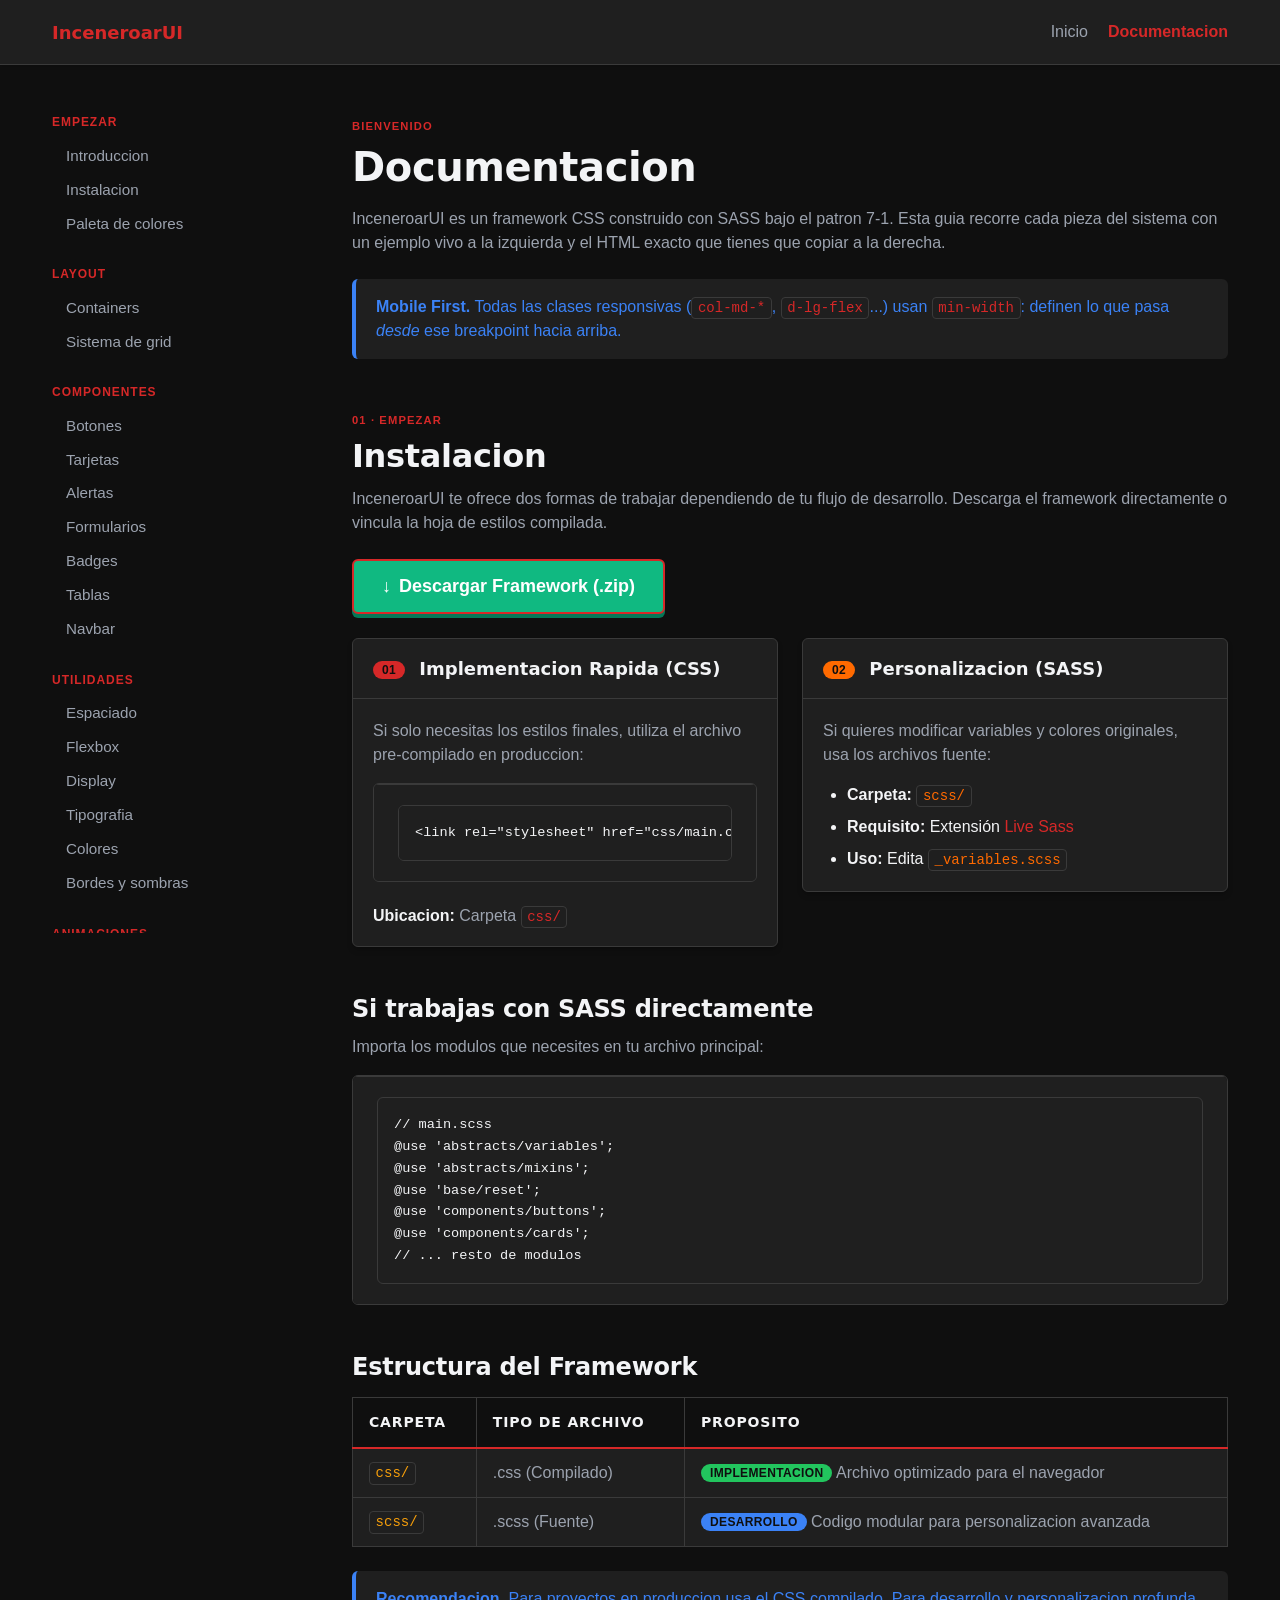
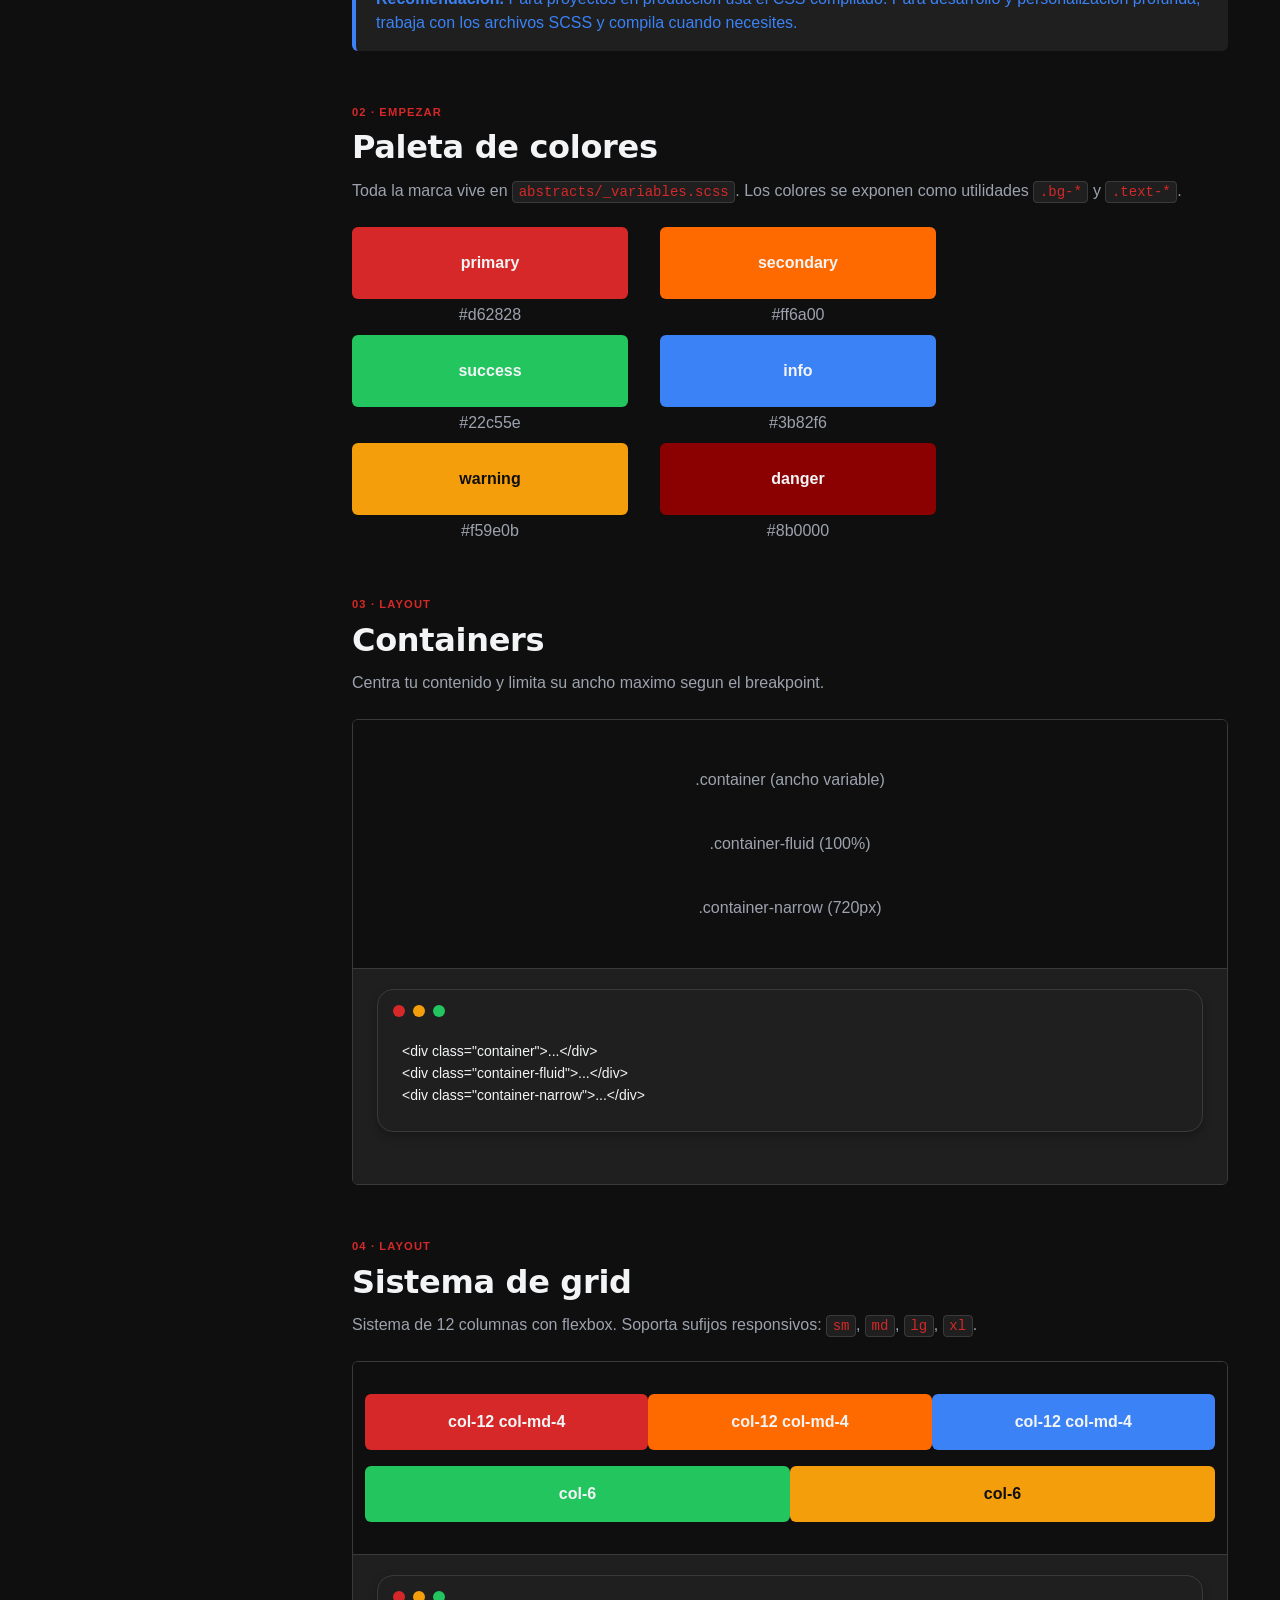
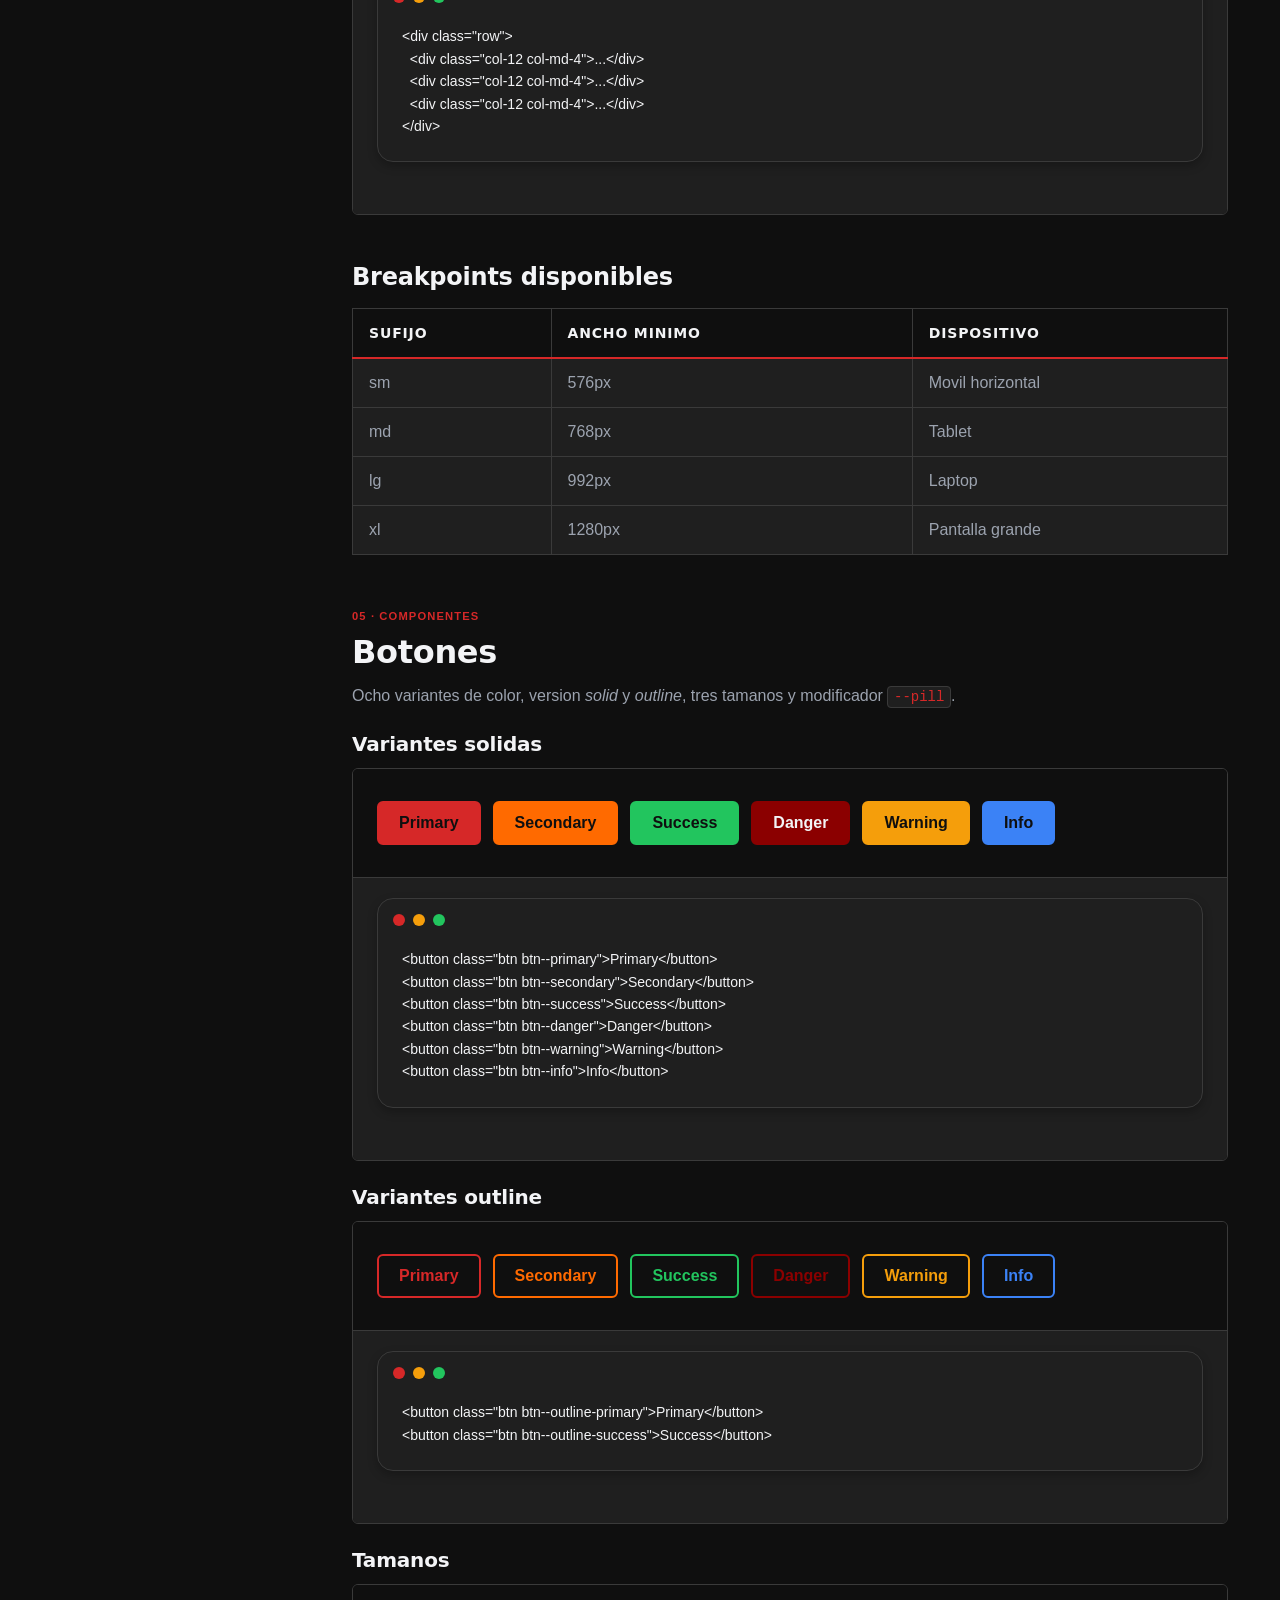
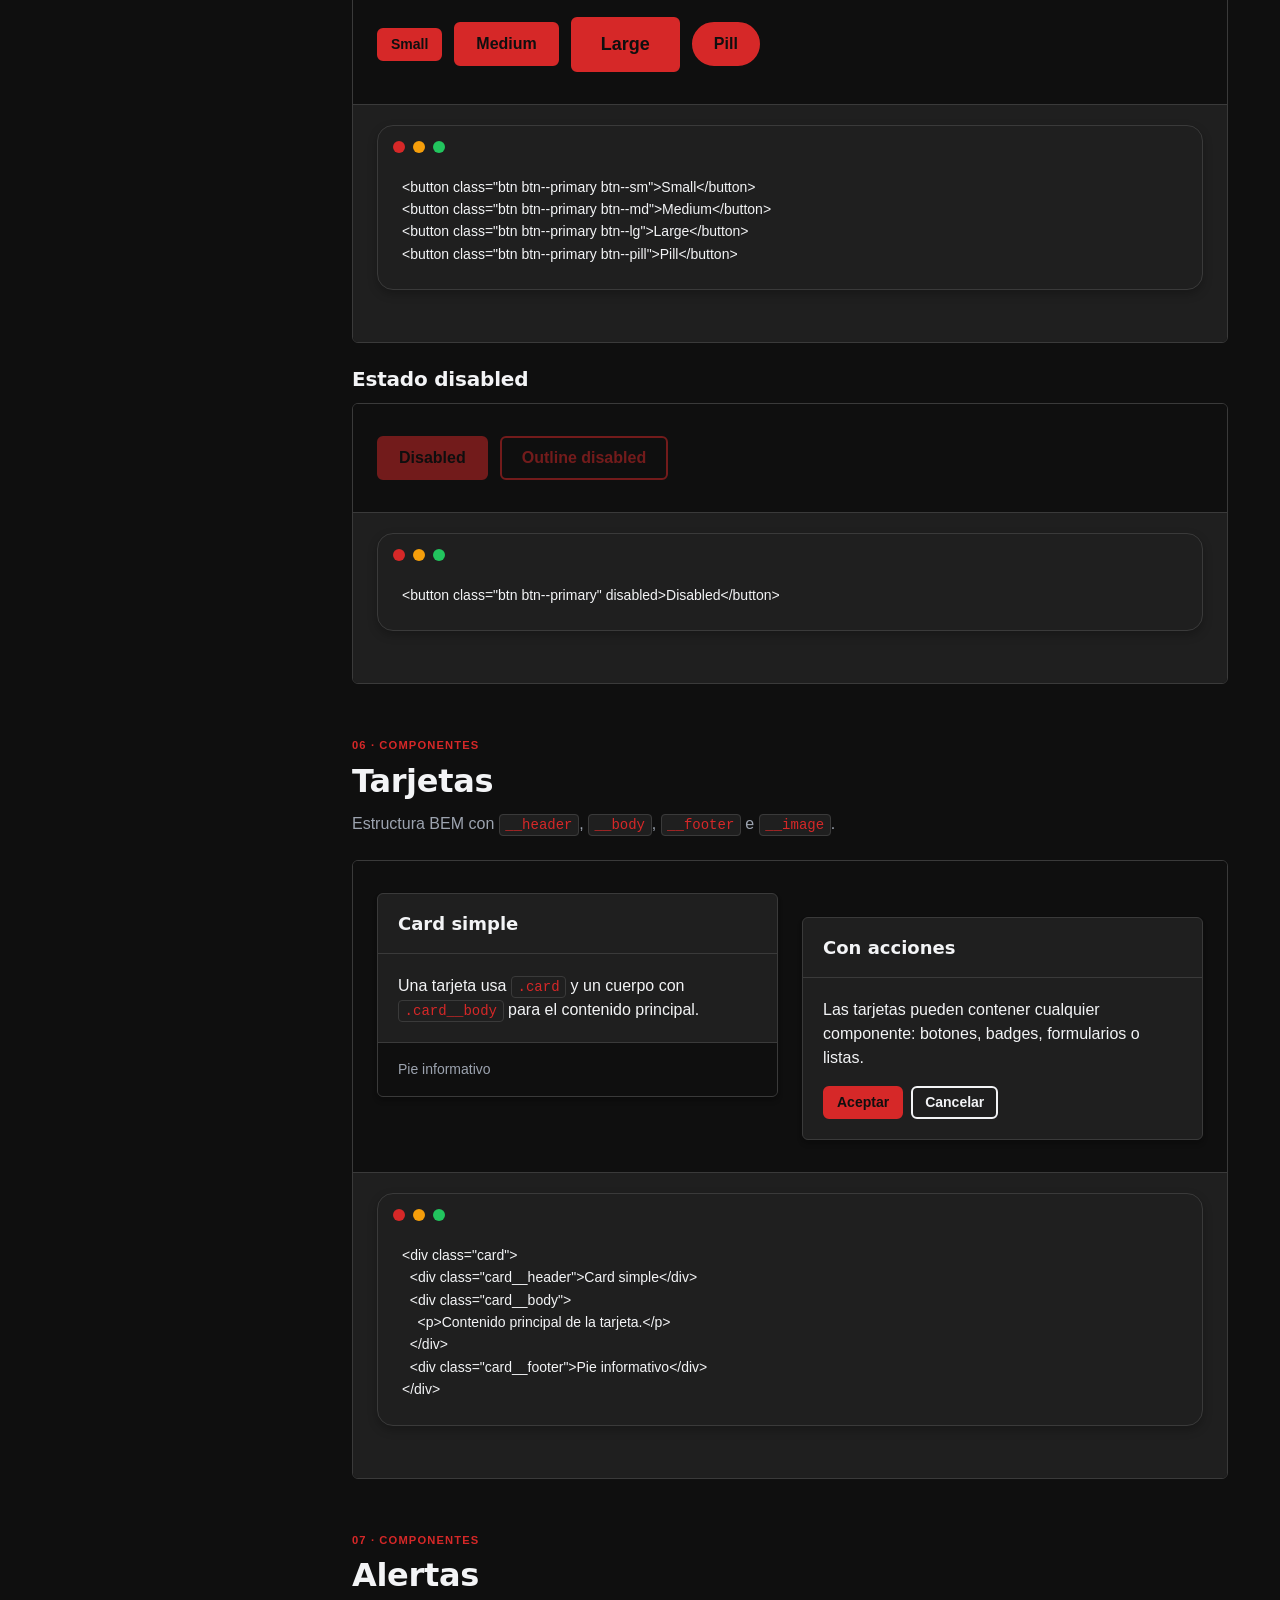
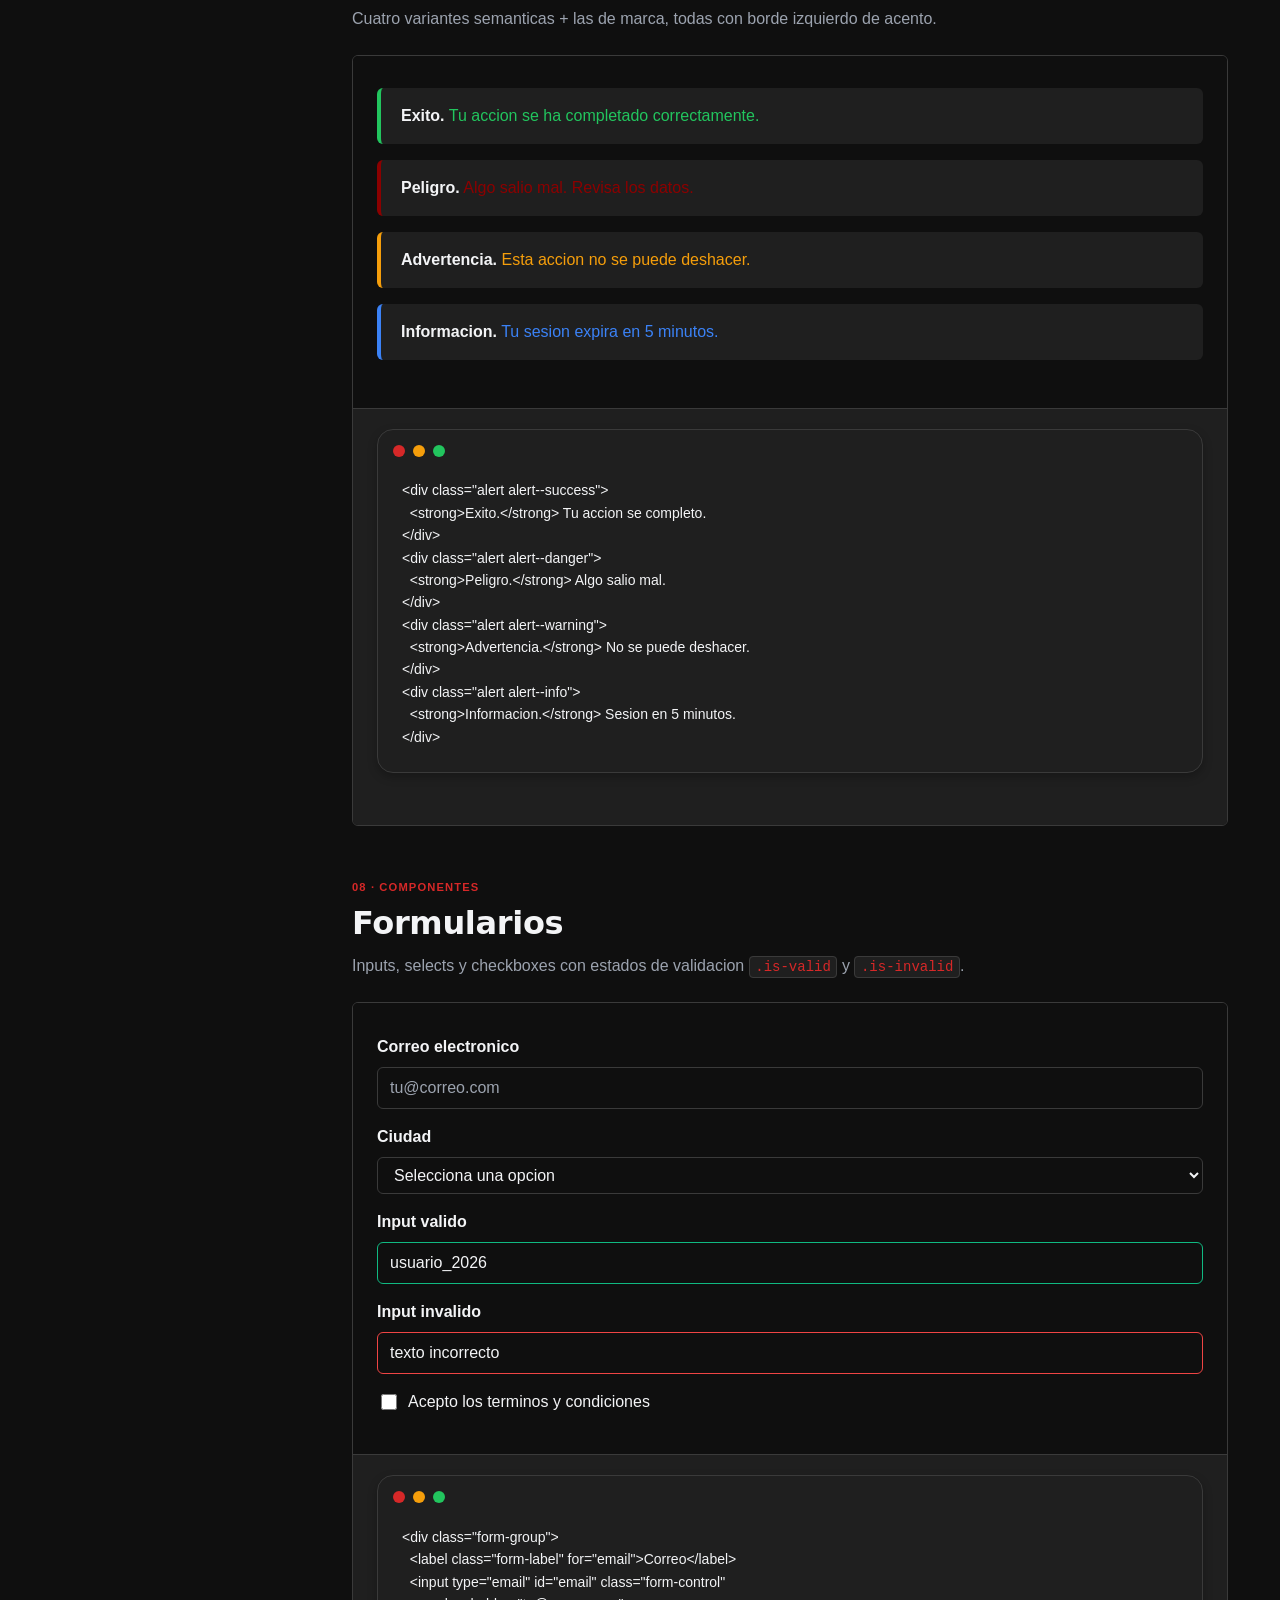
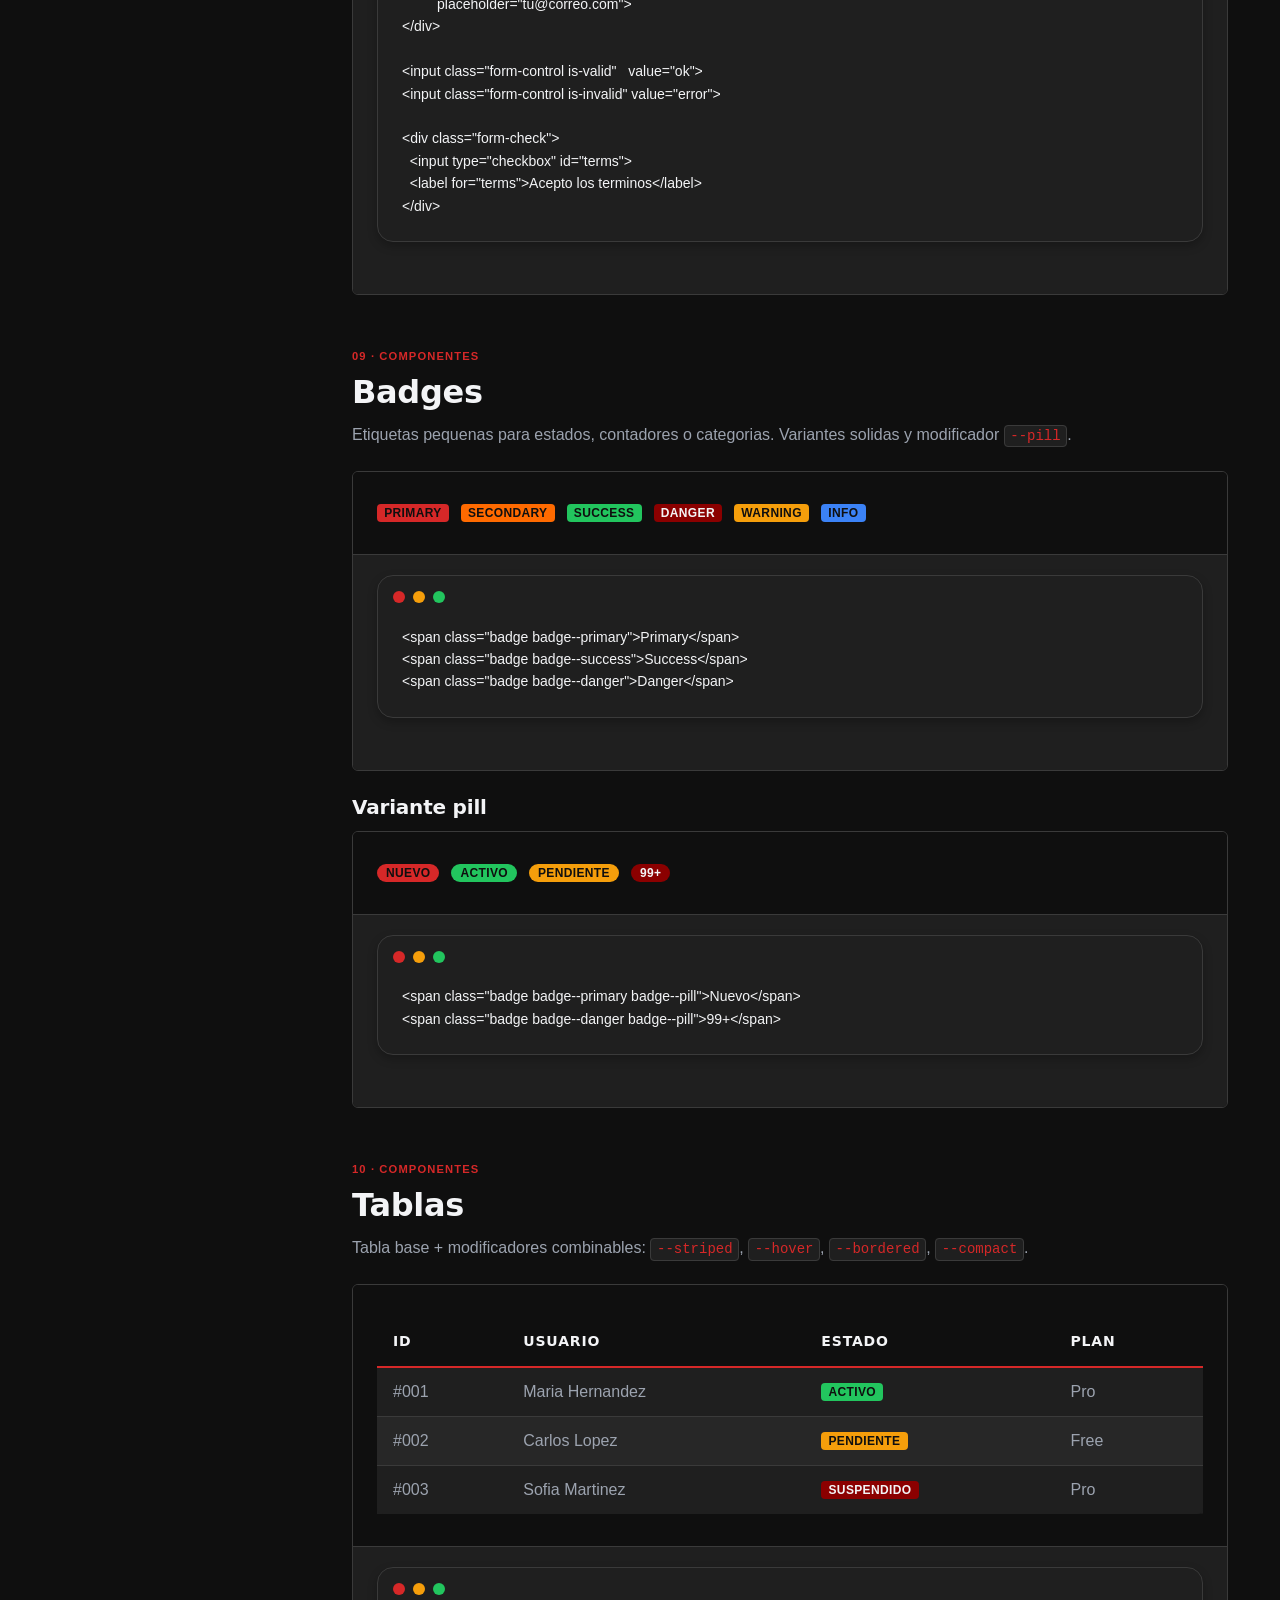
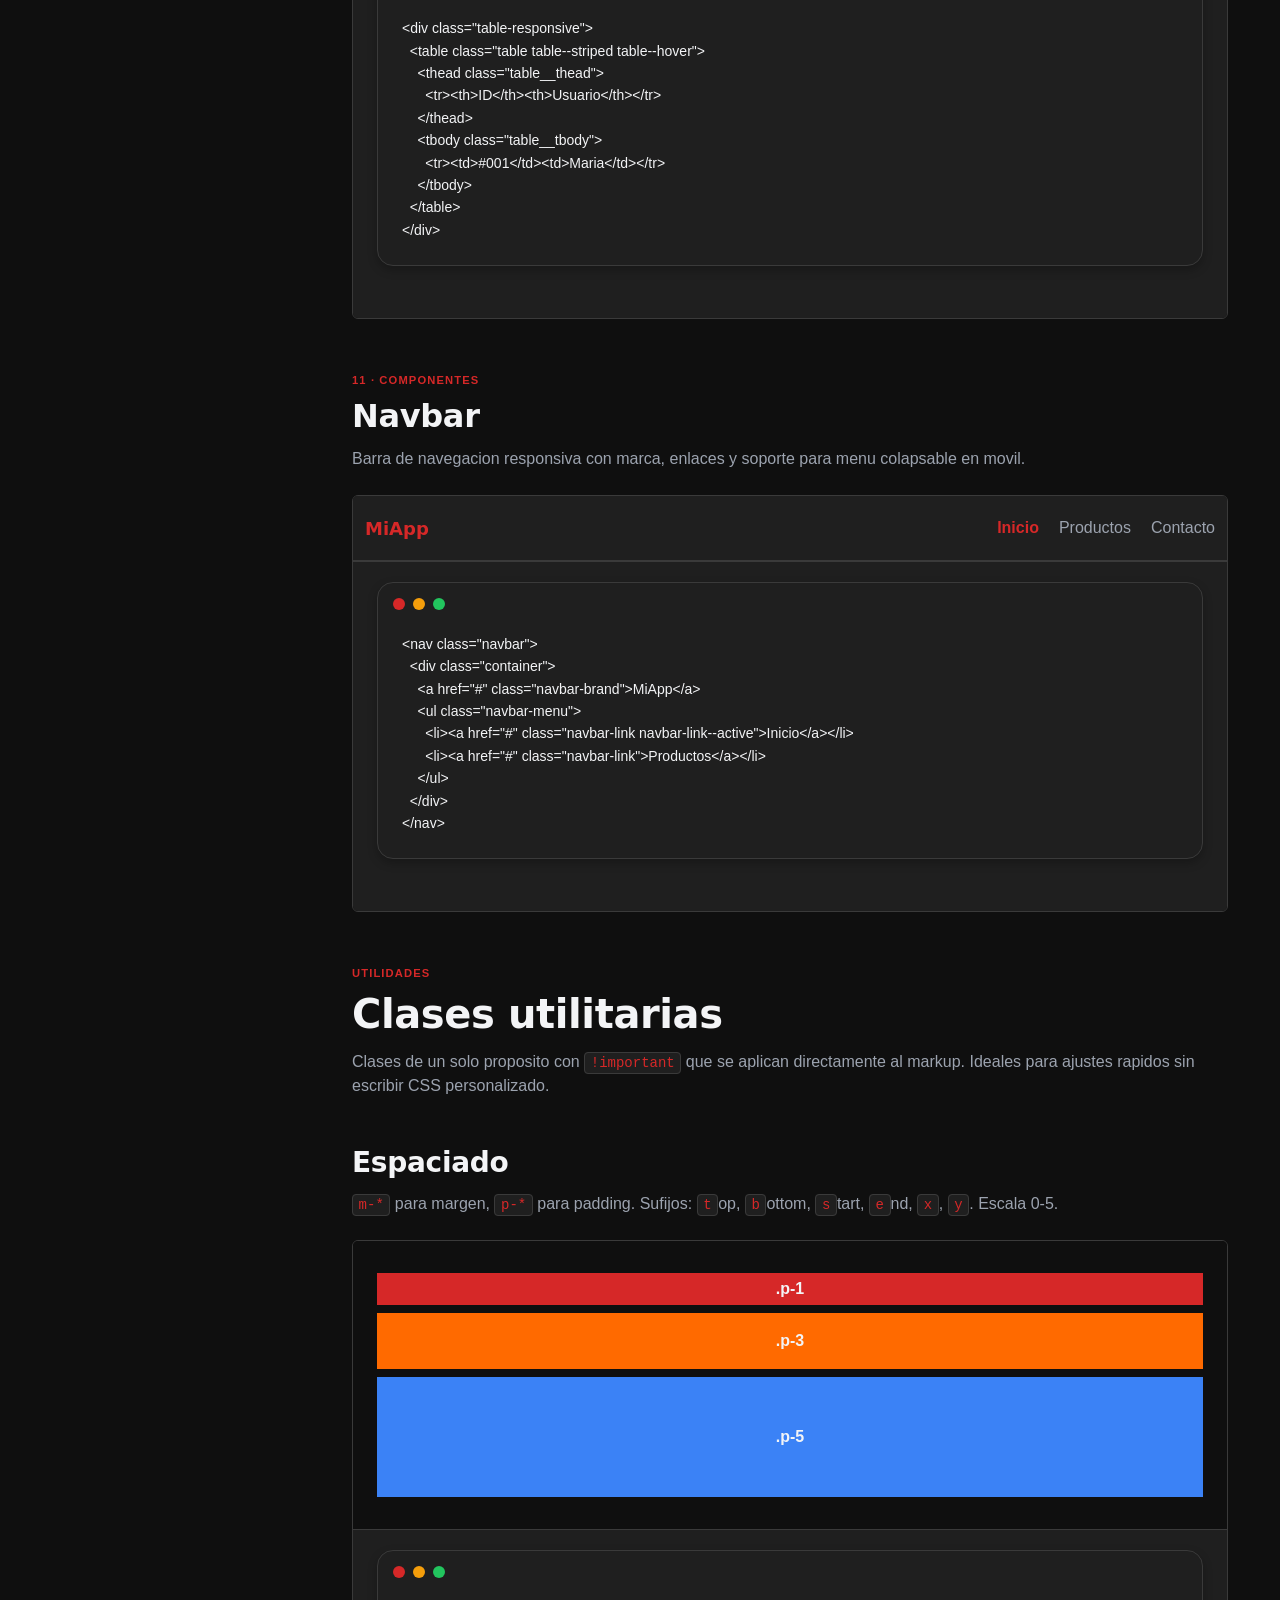
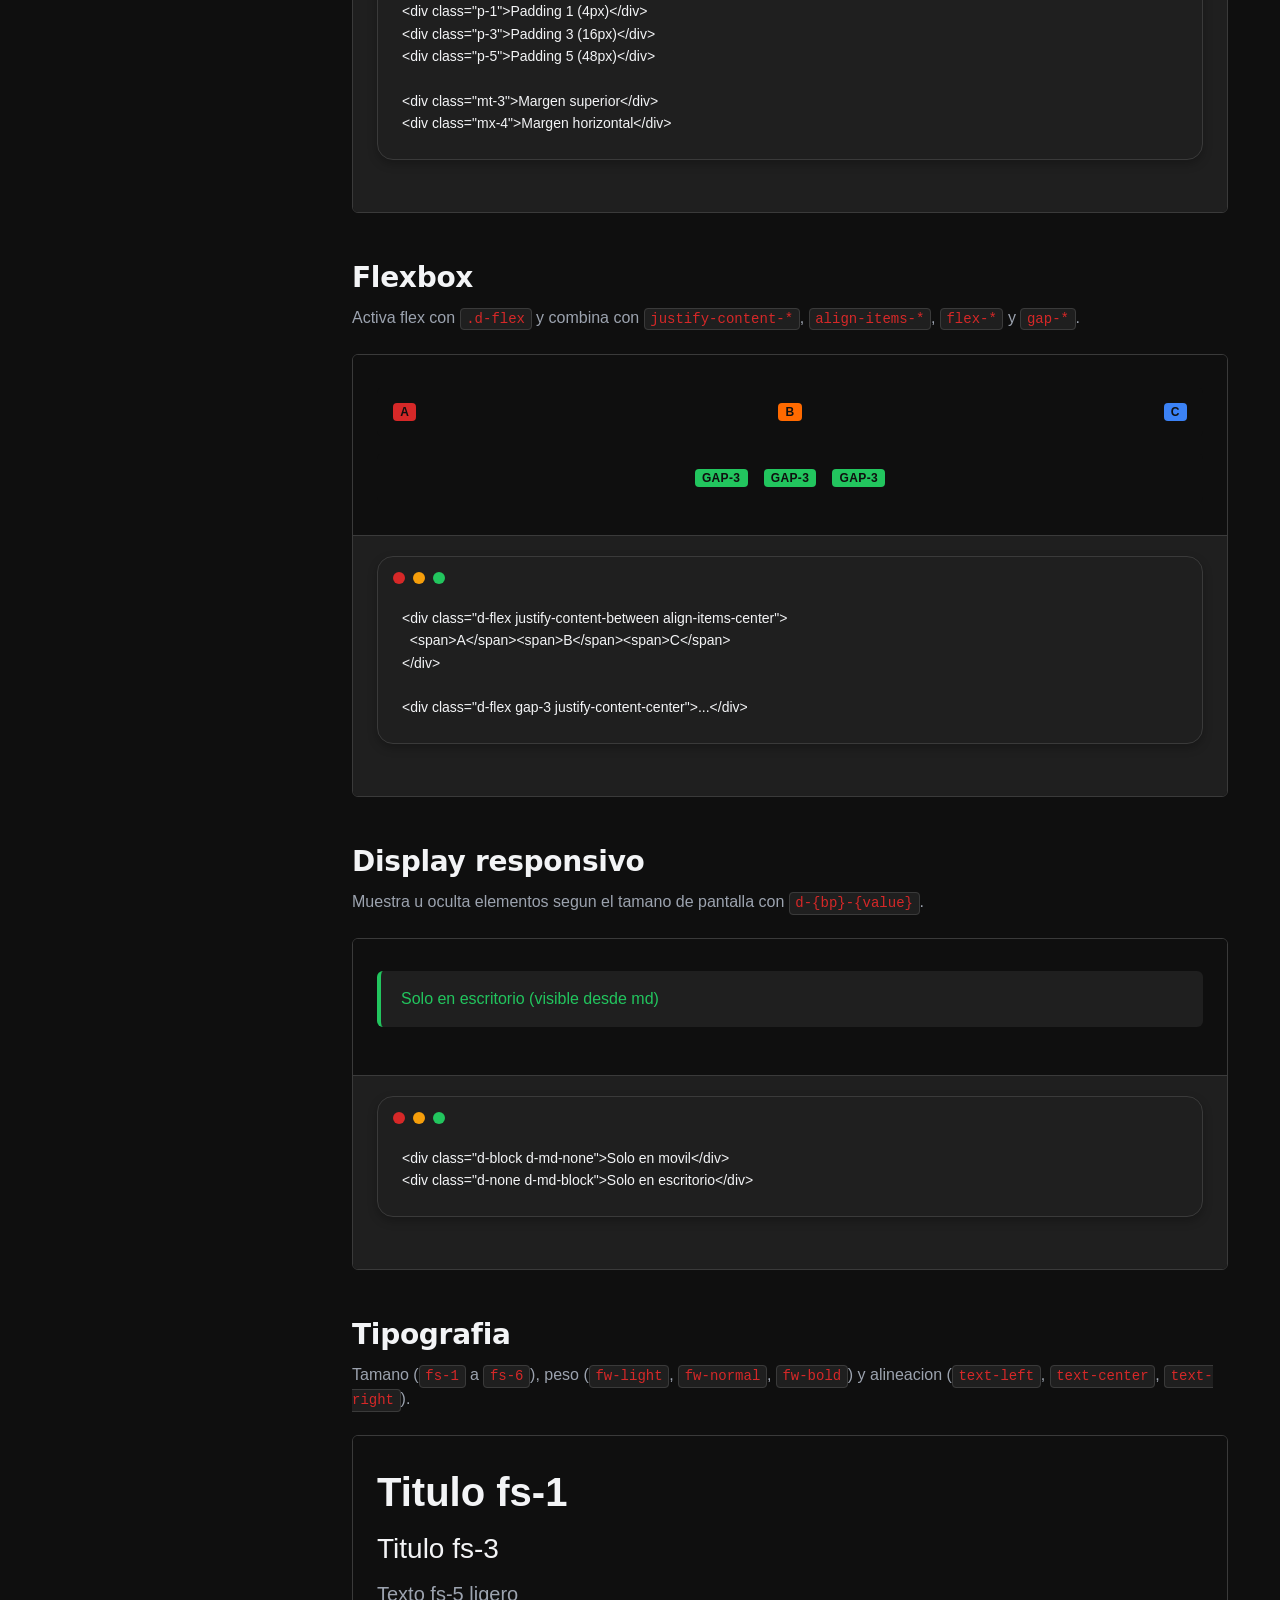
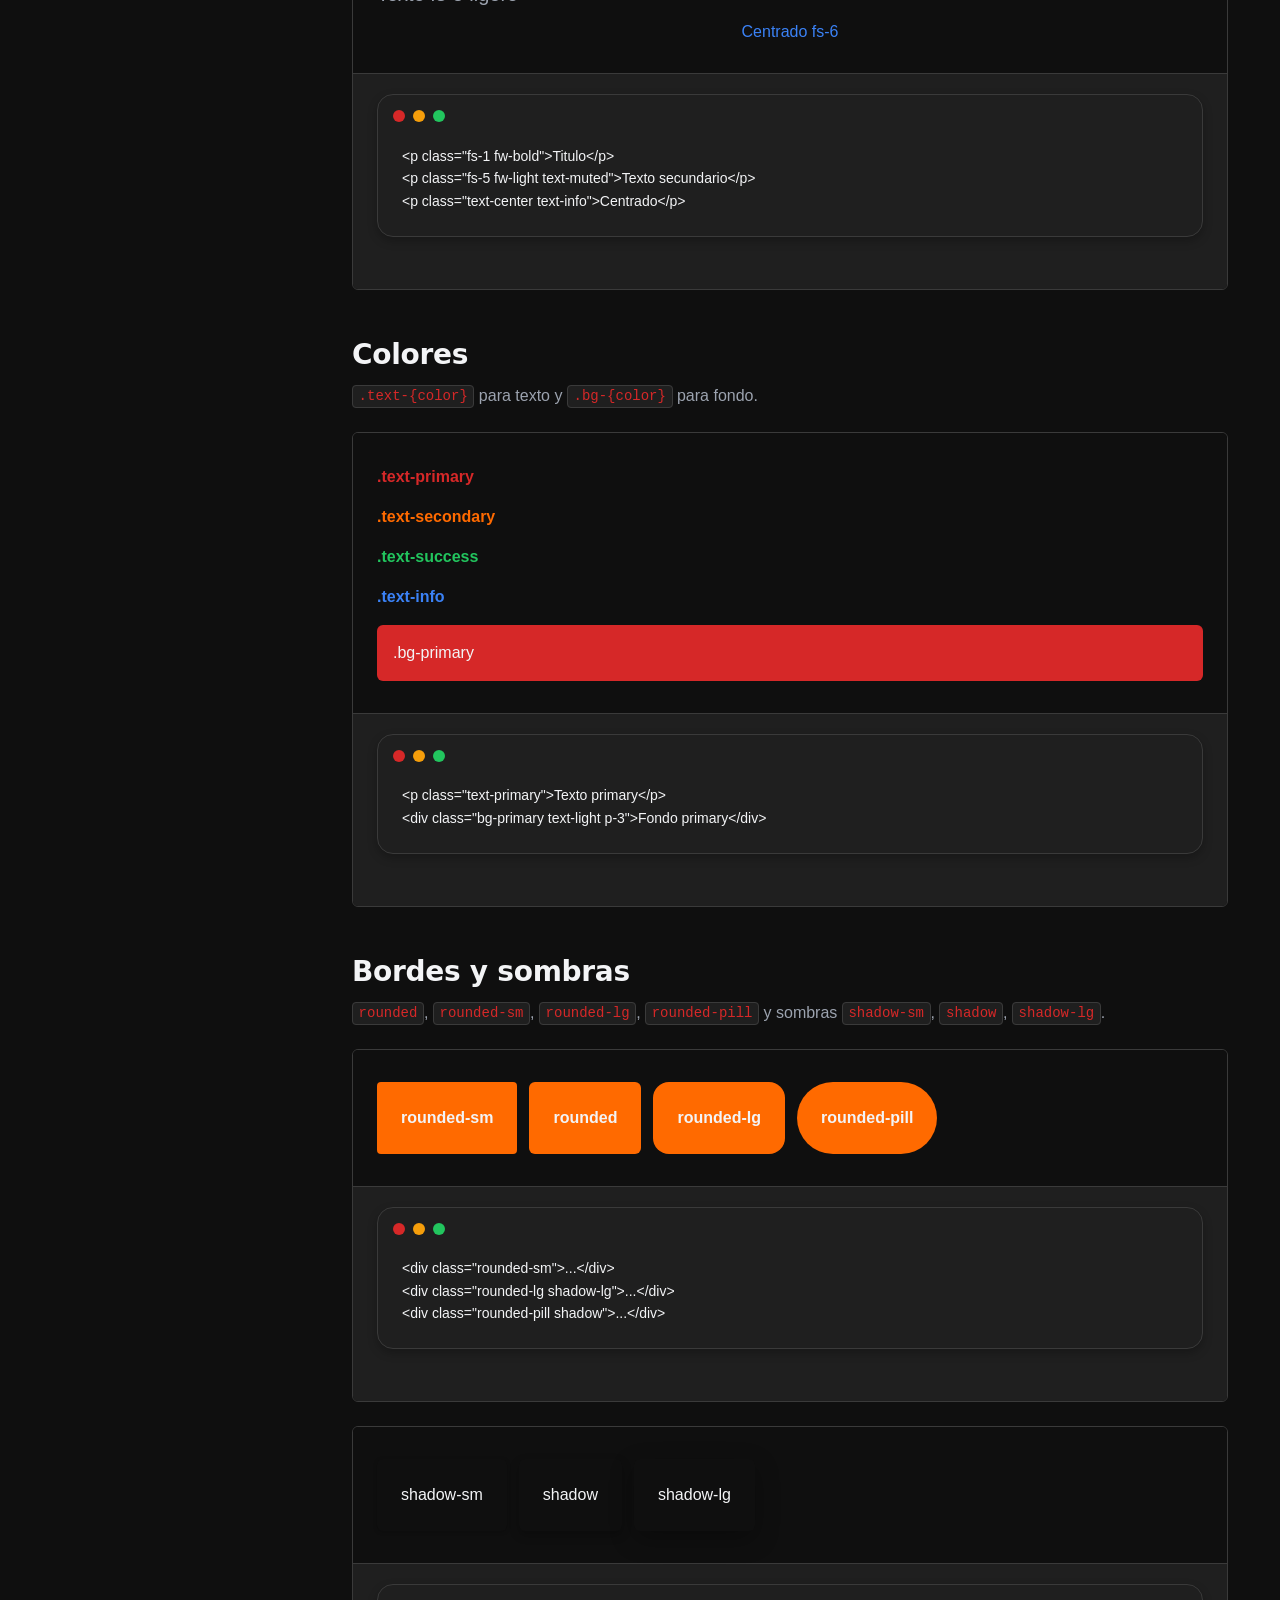
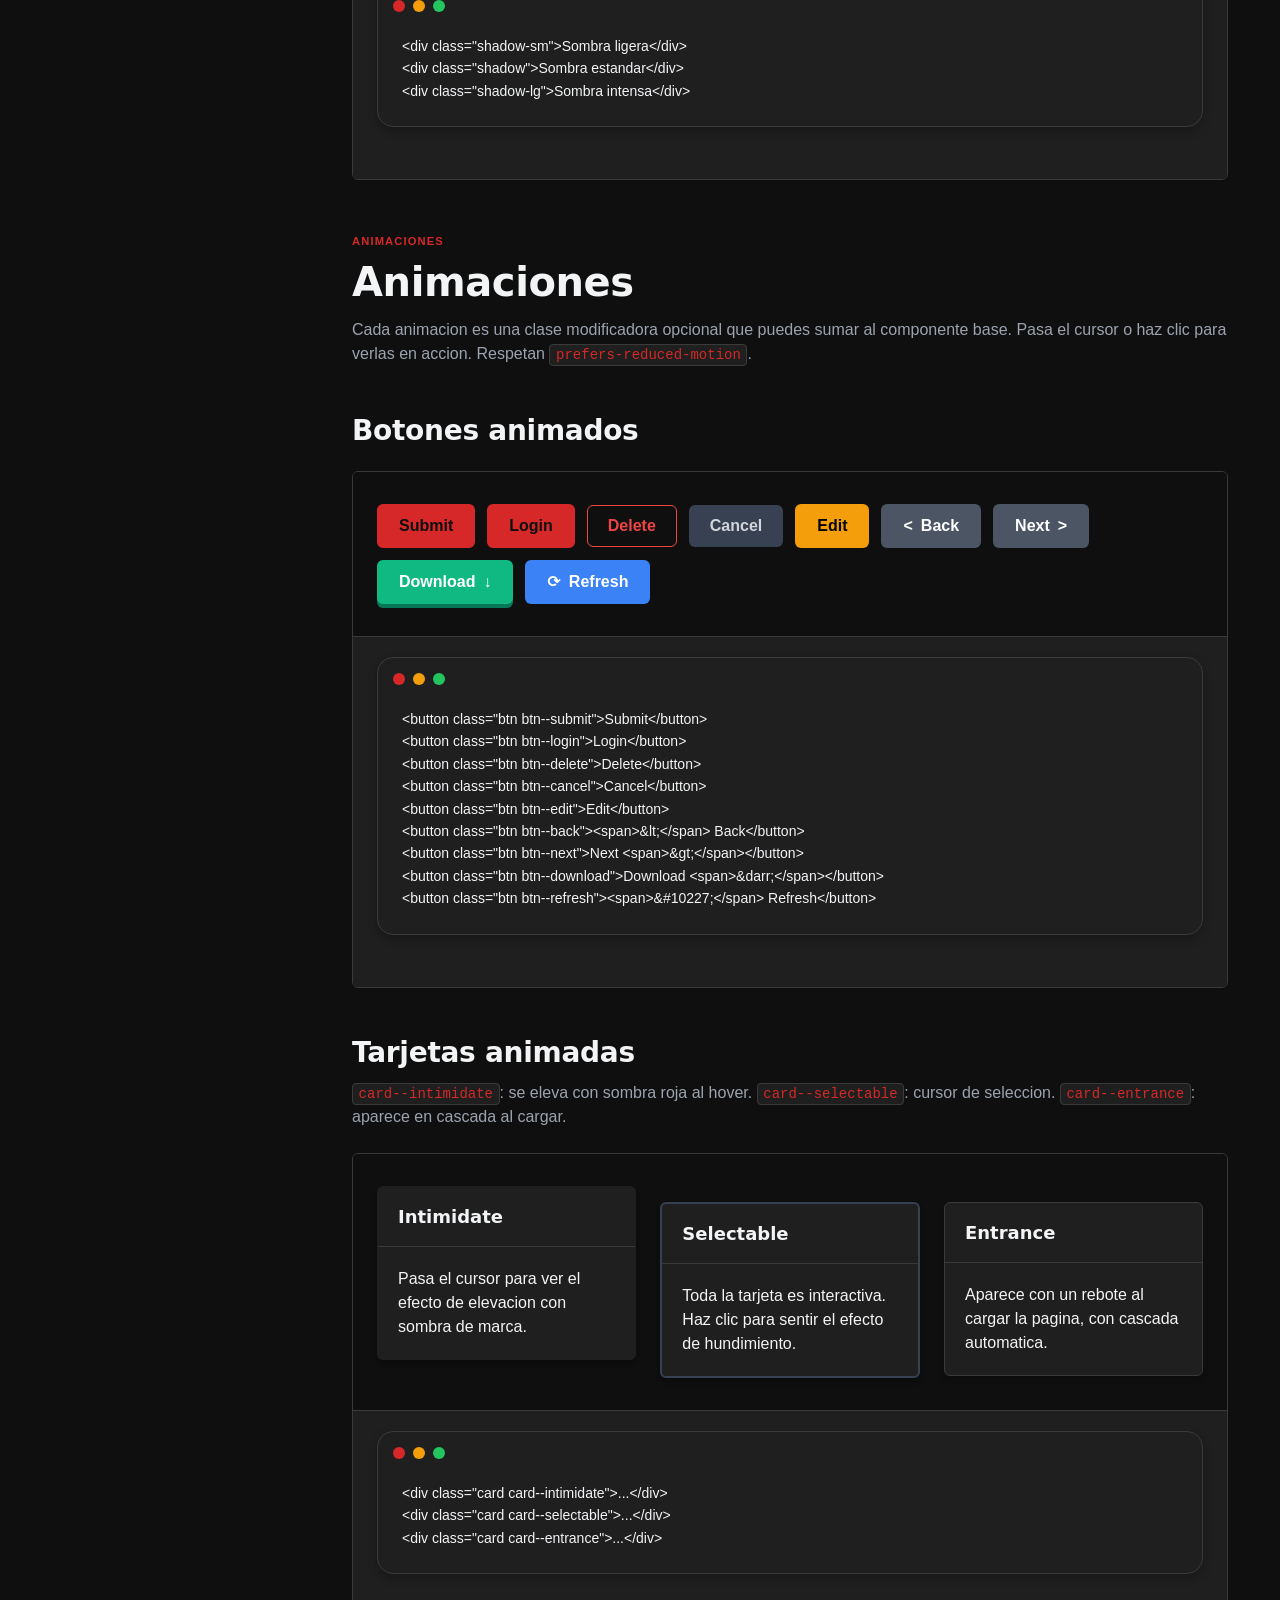
==== commit 61265a54: "Final: completado todo" ====
--- a/documentacion.html
+++ b/documentacion.html
@@ -191,38 +191,124 @@
                         breakpoint hacia arriba.
                     </div>
                 </article>
-
-                <article id="install" class="mb-5">
-                    <span class="section-tag">01 · Empezar</span>
-                    <h2 class="fs-2 fw-bold text-light">Instalacion</h2>
-                    <p class="text-muted mt-2">
-                        Descarga el framework directamente o vincula la hoja de estilos compilada en el
-                        <code>&lt;head&gt;</code> de tu HTML.
-                    </p>
-
-                    <div class="mb-4 mt-3">
-                        <a href="Incineroar-scss.zip" class="btn btn--primary" download>Descargar Framework (.zip)</a>
-                    </div>
-
-                    <div class="demo mt-4">
-                        <div class="demo__code">
-<pre class="code-editor">&lt;link rel="stylesheet" href="scss/main.css"&gt;</pre>
-                        </div>
-                    </div>
-
-                    <p class="text-muted mt-3">Si trabajas con SASS directamente:</p>
-
-                    <div class="demo">
-                        <div class="demo__code">
-<pre class="code-editor">// main.scss
+                
+
+    <article id="install" class="mb-5">
+    <span class="section-tag">01 · Empezar</span>
+    <h2 class="fs-2 fw-bold text-light">Instalacion</h2>
+    <p class="text-muted mt-2">
+        InceneroarUI te ofrece dos formas de trabajar dependiendo de tu flujo de desarrollo.
+        Descarga el framework directamente o vincula la hoja de estilos compilada.
+    </p>
+
+    <!-- Botón de descarga -->
+    <div class="mt-4 mb-4">
+        <a href="IncineroarUI.zip" class="btn btn--primary btn--lg btn--download" download>
+            <span>↓</span> Descargar Framework (.zip)
+        </a>
+    </div>
+
+    <div class="row mt-4">
+    <div class="col-12 col-md-6">
+        <div class="card h-100"> <div class="card__header">
+                <span class="badge badge--primary badge--pill me-2">01</span>
+                Implementacion Rapida (CSS)
+            </div>
+            <div class="card__body">
+                <p class="text-muted small">
+                    Si solo necesitas los estilos finales, utiliza el archivo 
+                    pre-compilado en produccion:
+                </p>
+                <div class="demo mt-3">
+                    <div class="demo__code">
+                        <pre>&lt;link rel="stylesheet" href="css/main.css"&gt;</pre>
+                    </div>
+                </div>
+                <p class="text-muted mt-3 fs-6">
+                    <strong>Ubicacion:</strong> Carpeta <code class="text-primary">css/</code>
+                </p>
+            </div>
+        </div>
+    </div>
+
+    <div class="col-12 col-md-6">
+        <div class="card h-100">
+            <div class="card__header">
+                <span class="badge badge--secondary badge--pill me-2">02</span>
+                Personalizacion (SASS)
+            </div>
+            <div class="card__body">
+                <p class="text-muted small">
+                    Si quieres modificar variables y colores originales, 
+                    usa los archivos fuente:
+                </p>
+                <ul class="text-light mt-3 small" style="list-style: disc; margin-left: 1.5rem;">
+                    <li class="mb-2"><strong>Carpeta:</strong> <code class="text-secondary">scss/</code></li>
+                    <li class="mb-2"><strong>Requisito:</strong> Extensión <span class="text-primary">Live Sass</span></li>
+                    <li><strong>Uso:</strong> Edita <code class="text-secondary">_variables.scss</code></li>
+                </ul>
+            </div>
+        </div>
+    </div>
+</div>
+
+    <h3 class="fs-4 fw-bold text-light mt-5">Si trabajas con SASS directamente</h3>
+    <p class="text-muted mt-2">
+        Importa los modulos que necesites en tu archivo principal:
+    </p>
+    <div class="demo mt-3">
+        <div class="demo__code">
+<pre>// main.scss
 @use 'abstracts/variables';
 @use 'abstracts/mixins';
 @use 'base/reset';
 @use 'components/buttons';
+@use 'components/cards';
 // ... resto de modulos</pre>
-                        </div>
-                    </div>
-                </article>
+        </div>
+    </div>
+
+    <h3 class="fs-4 fw-bold text-light mt-5">Estructura del Framework</h3>
+    <div class="table-responsive mt-3">
+        <table class="table table--bordered table--hover">
+            <thead class="table__thead">
+                <tr>
+                    <th>Carpeta</th>
+                    <th>Tipo de Archivo</th>
+                    <th>Proposito</th>
+                </tr>
+            </thead>
+            <tbody class="table__tbody">
+                <tr>
+                    <td><code class="text-warning">css/</code></td>
+                    <td>.css (Compilado)</td>
+                    <td>
+                        <span class="badge badge--success badge--pill">Implementacion</span>
+                        Archivo optimizado para el navegador
+                    </td>
+                </tr>
+                <tr>
+                    <td><code class="text-warning">scss/</code></td>
+                    <td>.scss (Fuente)</td>
+                    <td>
+                        <span class="badge badge--info badge--pill">Desarrollo</span>
+                        Codigo modular para personalizacion avanzada
+                    </td>
+                </tr>
+            </tbody>
+        </table>
+    </div>
+
+    <div class="alert alert--info mt-4">
+        <strong class="text-info">Recomendacion.</strong>
+        Para proyectos en produccion usa el CSS compilado. Para desarrollo 
+        y personalizacion profunda, trabaja con los archivos SCSS y 
+        compila cuando necesites.
+    </div>
+</article>
+
+
+
 
                 <article id="palette" class="mb-5">
                     <span class="section-tag">02 · Empezar</span>
